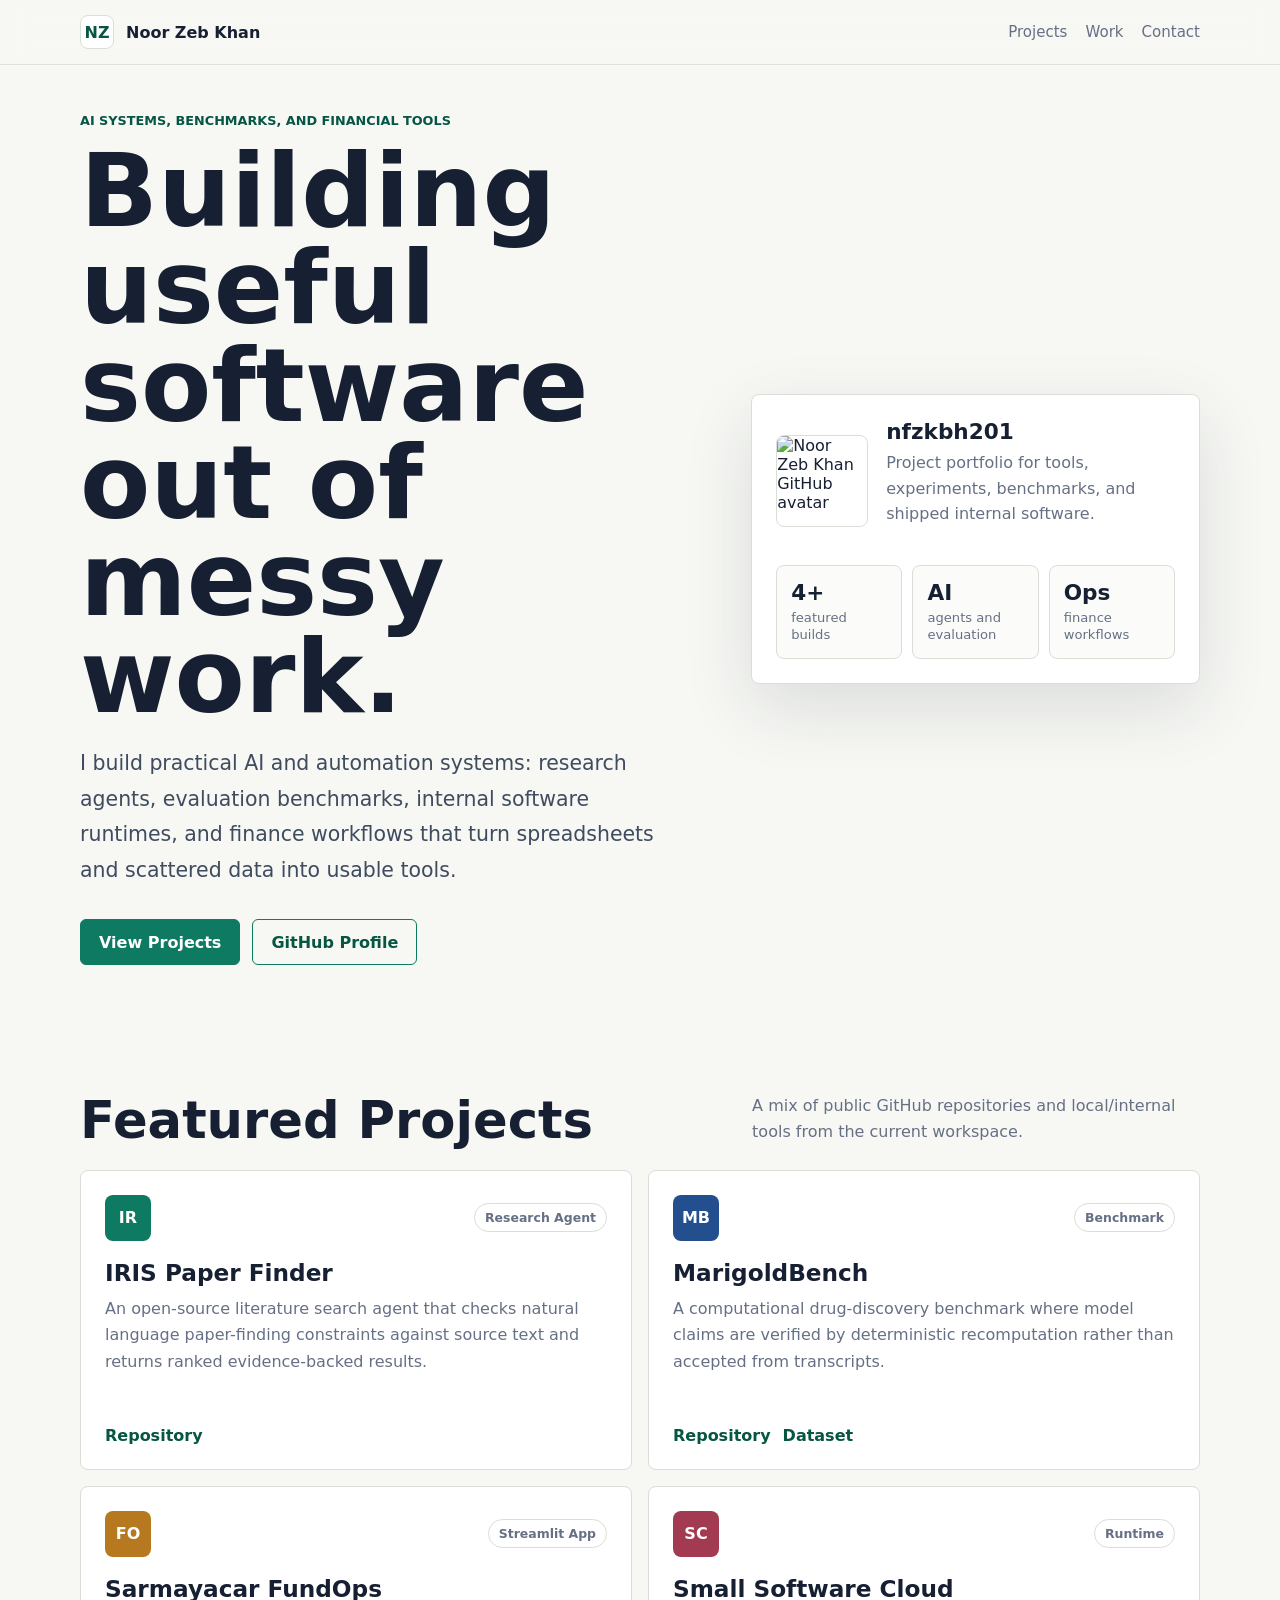
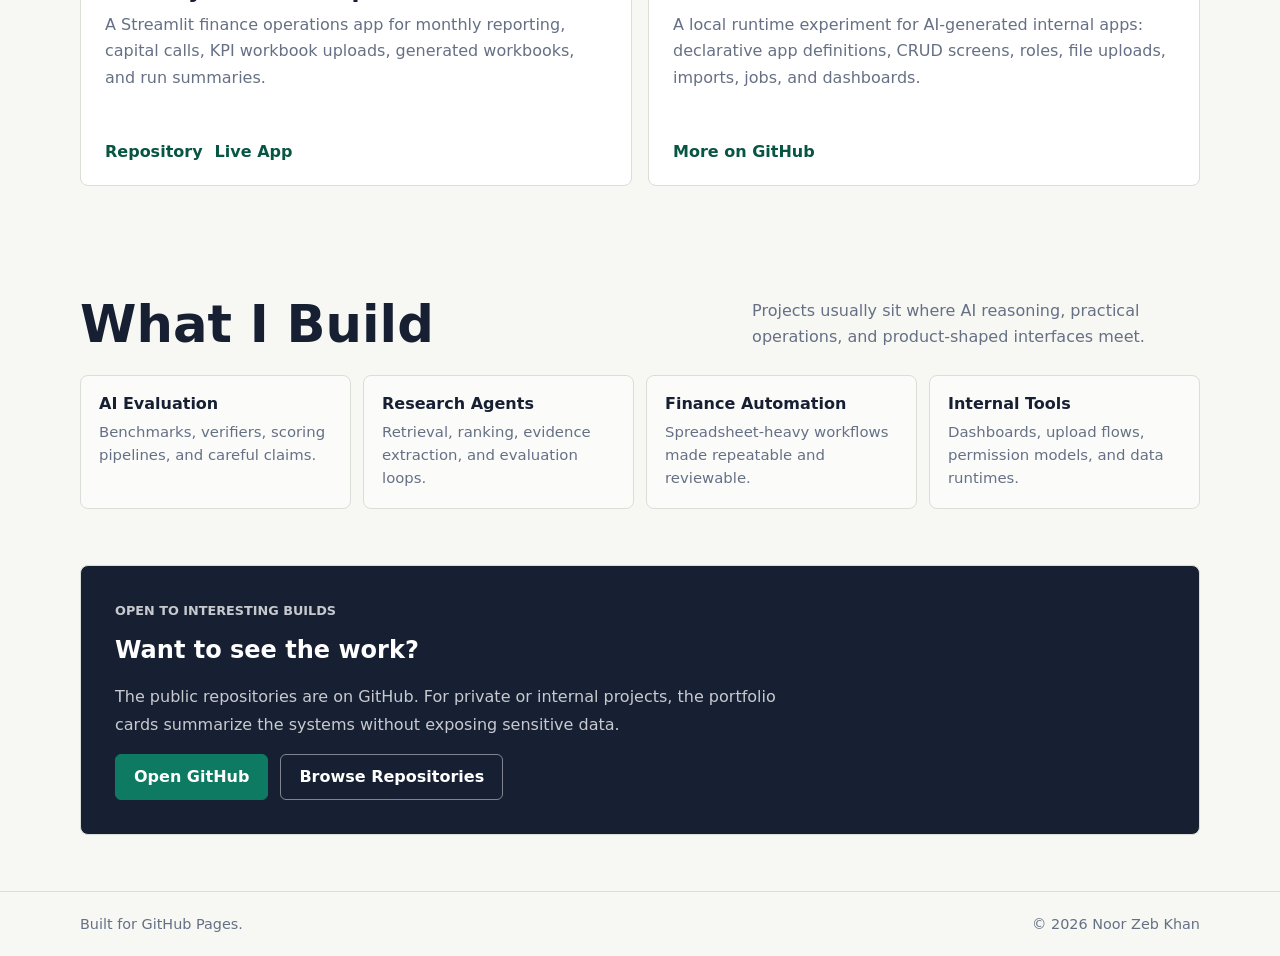
==== index.html @ c4571306 "Launch personal portfolio" ====
<!doctype html>
<html lang="en">
  <head>
    <meta charset="utf-8" />
    <meta name="viewport" content="width=device-width, initial-scale=1" />
    <meta
      name="description"
      content="Noor Zeb Khan's project portfolio: AI systems, benchmarks, automation, and internal tools."
    />
    <title>Noor Zeb Khan | Projects</title>
    <style>
      :root {
        color-scheme: light;
        --bg: #f7f8f4;
        --paper: #ffffff;
        --ink: #172033;
        --muted: #667085;
        --line: #d9ded6;
        --green: #0d7a61;
        --green-dark: #075543;
        --blue: #244f8f;
        --gold: #b7791f;
        --rose: #a23a52;
        --shadow: 0 24px 70px rgba(23, 32, 51, 0.12);
      }

      * {
        box-sizing: border-box;
      }

      html {
        scroll-behavior: smooth;
      }

      body {
        margin: 0;
        font-family:
          Inter,
          ui-sans-serif,
          system-ui,
          -apple-system,
          BlinkMacSystemFont,
          "Segoe UI",
          sans-serif;
        color: var(--ink);
        background: var(--bg);
      }

      a {
        color: inherit;
      }

      .site-shell {
        min-height: 100vh;
      }

      header {
        position: sticky;
        top: 0;
        z-index: 10;
        border-bottom: 1px solid rgba(217, 222, 214, 0.85);
        background: rgba(247, 248, 244, 0.88);
        backdrop-filter: blur(14px);
      }

      nav {
        width: min(1120px, calc(100vw - 32px));
        min-height: 64px;
        margin: 0 auto;
        display: flex;
        align-items: center;
        justify-content: space-between;
        gap: 24px;
      }

      .brand {
        display: inline-flex;
        align-items: center;
        gap: 12px;
        text-decoration: none;
        font-weight: 800;
      }

      .brand-mark {
        width: 34px;
        height: 34px;
        display: grid;
        place-items: center;
        border: 1px solid var(--line);
        border-radius: 8px;
        color: var(--green-dark);
        background: var(--paper);
      }

      .nav-links {
        display: flex;
        align-items: center;
        gap: 18px;
        color: var(--muted);
        font-size: 0.94rem;
      }

      .nav-links a {
        text-decoration: none;
      }

      .nav-links a:hover {
        color: var(--ink);
      }

      main {
        width: min(1120px, calc(100vw - 32px));
        margin: 0 auto;
      }

      .hero {
        min-height: calc(100vh - 64px);
        display: grid;
        grid-template-columns: minmax(0, 1.15fr) minmax(260px, 0.85fr);
        gap: clamp(28px, 5vw, 72px);
        align-items: center;
        padding: 48px 0 72px;
      }

      .eyebrow {
        margin: 0 0 14px;
        color: var(--green-dark);
        font-size: 0.8rem;
        font-weight: 800;
        letter-spacing: 0;
        text-transform: uppercase;
      }

      h1,
      h2,
      h3,
      p {
        margin-top: 0;
      }

      h1 {
        margin-bottom: 20px;
        font-size: clamp(3rem, 8vw, 6.75rem);
        line-height: 0.95;
        letter-spacing: 0;
      }

      .lead {
        max-width: 68ch;
        margin-bottom: 30px;
        color: #3f4b5f;
        font-size: clamp(1.08rem, 2vw, 1.28rem);
        line-height: 1.75;
      }

      .actions {
        display: flex;
        flex-wrap: wrap;
        gap: 12px;
      }

      .button {
        min-height: 46px;
        display: inline-flex;
        align-items: center;
        justify-content: center;
        gap: 9px;
        border: 1px solid var(--green);
        border-radius: 6px;
        padding: 0 18px;
        color: var(--paper);
        background: var(--green);
        font-weight: 800;
        text-decoration: none;
      }

      .button.secondary {
        color: var(--green-dark);
        background: transparent;
      }

      .profile-panel {
        padding: 24px;
        border: 1px solid var(--line);
        border-radius: 8px;
        background: var(--paper);
        box-shadow: var(--shadow);
      }

      .profile-top {
        display: flex;
        align-items: center;
        gap: 18px;
      }

      .avatar {
        width: 92px;
        height: 92px;
        flex: 0 0 auto;
        border-radius: 8px;
        object-fit: cover;
        border: 1px solid var(--line);
      }

      .profile-panel h2 {
        margin-bottom: 6px;
        font-size: 1.35rem;
      }

      .profile-panel p {
        color: var(--muted);
        line-height: 1.6;
      }

      .stats {
        display: grid;
        grid-template-columns: repeat(3, 1fr);
        gap: 10px;
        margin-top: 22px;
      }

      .stat {
        padding: 14px;
        border: 1px solid var(--line);
        border-radius: 8px;
        background: #fbfcfa;
      }

      .stat strong {
        display: block;
        color: var(--ink);
        font-size: 1.35rem;
      }

      .stat span {
        display: block;
        margin-top: 4px;
        color: var(--muted);
        font-size: 0.82rem;
        line-height: 1.35;
      }

      section {
        padding: 56px 0;
      }

      .section-heading {
        display: flex;
        align-items: end;
        justify-content: space-between;
        gap: 24px;
        margin-bottom: 24px;
      }

      .section-heading h2 {
        margin-bottom: 0;
        font-size: clamp(2rem, 4vw, 3.4rem);
        line-height: 1;
        letter-spacing: 0;
      }

      .section-heading p {
        max-width: 44ch;
        margin-bottom: 0;
        color: var(--muted);
        line-height: 1.65;
      }

      .project-grid {
        display: grid;
        grid-template-columns: repeat(2, minmax(0, 1fr));
        gap: 16px;
      }

      .project-card {
        min-height: 300px;
        display: flex;
        flex-direction: column;
        justify-content: space-between;
        gap: 22px;
        padding: 24px;
        border: 1px solid var(--line);
        border-radius: 8px;
        background: var(--paper);
      }

      .project-kicker {
        display: flex;
        align-items: center;
        justify-content: space-between;
        gap: 16px;
        margin-bottom: 18px;
      }

      .project-icon {
        width: 46px;
        height: 46px;
        display: grid;
        place-items: center;
        border-radius: 8px;
        color: var(--paper);
        font-weight: 900;
      }

      .project-icon.green {
        background: var(--green);
      }

      .project-icon.blue {
        background: var(--blue);
      }

      .project-icon.gold {
        background: var(--gold);
      }

      .project-icon.rose {
        background: var(--rose);
      }

      .tag {
        border: 1px solid var(--line);
        border-radius: 999px;
        padding: 6px 10px;
        color: var(--muted);
        font-size: 0.78rem;
        font-weight: 700;
      }

      .project-card h3 {
        margin-bottom: 10px;
        font-size: 1.45rem;
      }

      .project-card p {
        color: var(--muted);
        line-height: 1.65;
      }

      .project-links {
        display: flex;
        flex-wrap: wrap;
        gap: 12px;
      }

      .project-links a {
        color: var(--green-dark);
        font-weight: 800;
        text-decoration: none;
      }

      .project-links a:hover {
        text-decoration: underline;
      }

      .skills {
        display: grid;
        grid-template-columns: repeat(4, 1fr);
        gap: 12px;
      }

      .skill {
        min-height: 118px;
        padding: 18px;
        border: 1px solid var(--line);
        border-radius: 8px;
        background: #fbfcfa;
      }

      .skill h3 {
        margin-bottom: 8px;
        font-size: 1rem;
      }

      .skill p {
        margin-bottom: 0;
        color: var(--muted);
        font-size: 0.93rem;
        line-height: 1.55;
      }

      .contact {
        margin-bottom: 56px;
        padding: 34px;
        border: 1px solid var(--line);
        border-radius: 8px;
        background: var(--ink);
        color: var(--paper);
      }

      .contact p {
        max-width: 68ch;
        color: rgba(255, 255, 255, 0.76);
        line-height: 1.7;
      }

      .contact .button.secondary {
        border-color: rgba(255, 255, 255, 0.45);
        color: var(--paper);
      }

      footer {
        border-top: 1px solid var(--line);
        color: var(--muted);
      }

      footer div {
        width: min(1120px, calc(100vw - 32px));
        margin: 0 auto;
        padding: 24px 0;
        display: flex;
        justify-content: space-between;
        gap: 18px;
        font-size: 0.9rem;
      }

      @media (max-width: 860px) {
        .hero,
        .project-grid,
        .skills {
          grid-template-columns: 1fr;
        }

        .hero {
          min-height: auto;
          padding-top: 36px;
        }

        .section-heading {
          align-items: flex-start;
          flex-direction: column;
        }
      }

      @media (max-width: 620px) {
        nav {
          align-items: flex-start;
          flex-direction: column;
          padding: 14px 0;
        }

        .nav-links {
          width: 100%;
          justify-content: space-between;
          gap: 10px;
        }

        .profile-top,
        footer div {
          align-items: flex-start;
          flex-direction: column;
        }

        .stats {
          grid-template-columns: 1fr;
        }

        .actions {
          flex-direction: column;
        }
      }
    </style>
  </head>
  <body>
    <div class="site-shell">
      <header>
        <nav aria-label="Primary navigation">
          <a class="brand" href="#top" aria-label="Noor Zeb Khan home">
            <span class="brand-mark">NZ</span>
            <span>Noor Zeb Khan</span>
          </a>
          <div class="nav-links">
            <a href="#projects">Projects</a>
            <a href="#work">Work</a>
            <a href="#contact">Contact</a>
          </div>
        </nav>
      </header>

      <main id="top">
        <section class="hero" aria-labelledby="intro-title">
          <div>
            <p class="eyebrow">AI systems, benchmarks, and financial tools</p>
            <h1 id="intro-title">Building useful software out of messy work.</h1>
            <p class="lead">
              I build practical AI and automation systems: research agents,
              evaluation benchmarks, internal software runtimes, and finance
              workflows that turn spreadsheets and scattered data into usable
              tools.
            </p>
            <div class="actions">
              <a class="button" href="#projects">View Projects</a>
              <a class="button secondary" href="https://github.com/nfzkbh201">
                GitHub Profile
              </a>
            </div>
          </div>

          <aside class="profile-panel" aria-label="GitHub profile summary">
            <div class="profile-top">
              <img
                class="avatar"
                src="https://avatars.githubusercontent.com/u/307499332?v=4"
                alt="Noor Zeb Khan GitHub avatar"
              />
              <div>
                <h2>nfzkbh201</h2>
                <p>
                  Project portfolio for tools, experiments, benchmarks, and
                  shipped internal software.
                </p>
              </div>
            </div>
            <div class="stats">
              <div class="stat">
                <strong>4+</strong>
                <span>featured builds</span>
              </div>
              <div class="stat">
                <strong>AI</strong>
                <span>agents and evaluation</span>
              </div>
              <div class="stat">
                <strong>Ops</strong>
                <span>finance workflows</span>
              </div>
            </div>
          </aside>
        </section>

        <section id="projects" aria-labelledby="projects-title">
          <div class="section-heading">
            <h2 id="projects-title">Featured Projects</h2>
            <p>
              A mix of public GitHub repositories and local/internal tools from
              the current workspace.
            </p>
          </div>

          <div class="project-grid">
            <article class="project-card">
              <div>
                <div class="project-kicker">
                  <span class="project-icon green">IR</span>
                  <span class="tag">Research Agent</span>
                </div>
                <h3>IRIS Paper Finder</h3>
                <p>
                  An open-source literature search agent that checks natural
                  language paper-finding constraints against source text and
                  returns ranked evidence-backed results.
                </p>
              </div>
              <div class="project-links">
                <a href="https://github.com/nfzkbh201/rasyniristest">Repository</a>
              </div>
            </article>

            <article class="project-card">
              <div>
                <div class="project-kicker">
                  <span class="project-icon blue">MB</span>
                  <span class="tag">Benchmark</span>
                </div>
                <h3>MarigoldBench</h3>
                <p>
                  A computational drug-discovery benchmark where model claims are
                  verified by deterministic recomputation rather than accepted
                  from transcripts.
                </p>
              </div>
              <div class="project-links">
                <a href="https://github.com/nfzkbh201/MarigoldBenchtest">Repository</a>
                <a href="https://huggingface.co/datasets/rasynai/MarigoldBench">
                  Dataset
                </a>
              </div>
            </article>

            <article class="project-card">
              <div>
                <div class="project-kicker">
                  <span class="project-icon gold">FO</span>
                  <span class="tag">Streamlit App</span>
                </div>
                <h3>Sarmayacar FundOps</h3>
                <p>
                  A Streamlit finance operations app for monthly reporting,
                  capital calls, KPI workbook uploads, generated workbooks, and
                  run summaries.
                </p>
              </div>
              <div class="project-links">
                <a href="https://github.com/nfzkbh201/sarmayacar-fundops">Repository</a>
                <a href="https://srmcr-fund-ops.streamlit.app/">Live App</a>
              </div>
            </article>

            <article class="project-card">
              <div>
                <div class="project-kicker">
                  <span class="project-icon rose">SC</span>
                  <span class="tag">Runtime</span>
                </div>
                <h3>Small Software Cloud</h3>
                <p>
                  A local runtime experiment for AI-generated internal apps:
                  declarative app definitions, CRUD screens, roles, file
                  uploads, imports, jobs, and dashboards.
                </p>
              </div>
              <div class="project-links">
                <a href="https://github.com/nfzkbh201">More on GitHub</a>
              </div>
            </article>
          </div>
        </section>

        <section id="work" aria-labelledby="work-title">
          <div class="section-heading">
            <h2 id="work-title">What I Build</h2>
            <p>
              Projects usually sit where AI reasoning, practical operations, and
              product-shaped interfaces meet.
            </p>
          </div>

          <div class="skills">
            <article class="skill">
              <h3>AI Evaluation</h3>
              <p>Benchmarks, verifiers, scoring pipelines, and careful claims.</p>
            </article>
            <article class="skill">
              <h3>Research Agents</h3>
              <p>Retrieval, ranking, evidence extraction, and evaluation loops.</p>
            </article>
            <article class="skill">
              <h3>Finance Automation</h3>
              <p>Spreadsheet-heavy workflows made repeatable and reviewable.</p>
            </article>
            <article class="skill">
              <h3>Internal Tools</h3>
              <p>Dashboards, upload flows, permission models, and data runtimes.</p>
            </article>
          </div>
        </section>

        <section id="contact" class="contact" aria-labelledby="contact-title">
          <p class="eyebrow">Open to interesting builds</p>
          <h2 id="contact-title">Want to see the work?</h2>
          <p>
            The public repositories are on GitHub. For private or internal
            projects, the portfolio cards summarize the systems without exposing
            sensitive data.
          </p>
          <div class="actions">
            <a class="button" href="https://github.com/nfzkbh201">
              Open GitHub
            </a>
            <a class="button secondary" href="https://github.com/nfzkbh201?tab=repositories">
              Browse Repositories
            </a>
          </div>
        </section>
      </main>

      <footer>
        <div>
          <span>Built for GitHub Pages.</span>
          <span>© 2026 Noor Zeb Khan</span>
        </div>
      </footer>
    </div>
  </body>
</html>
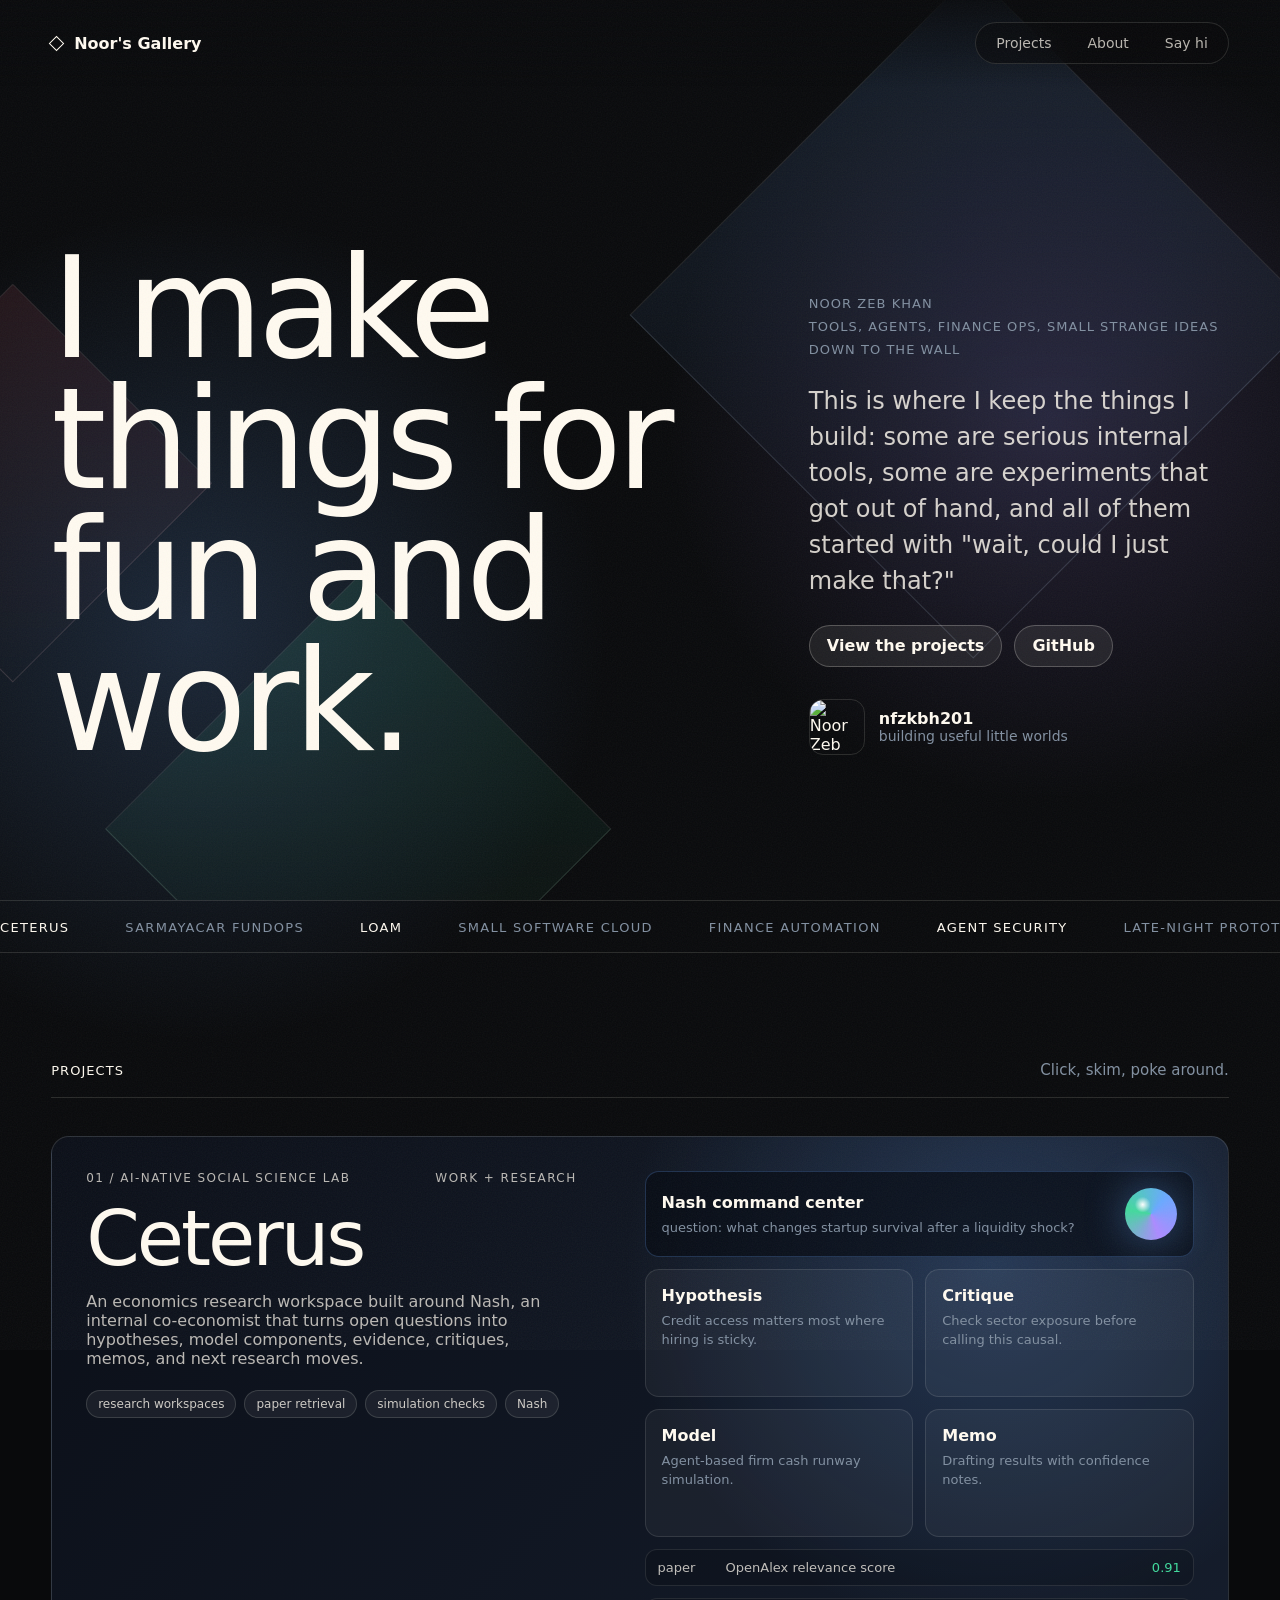
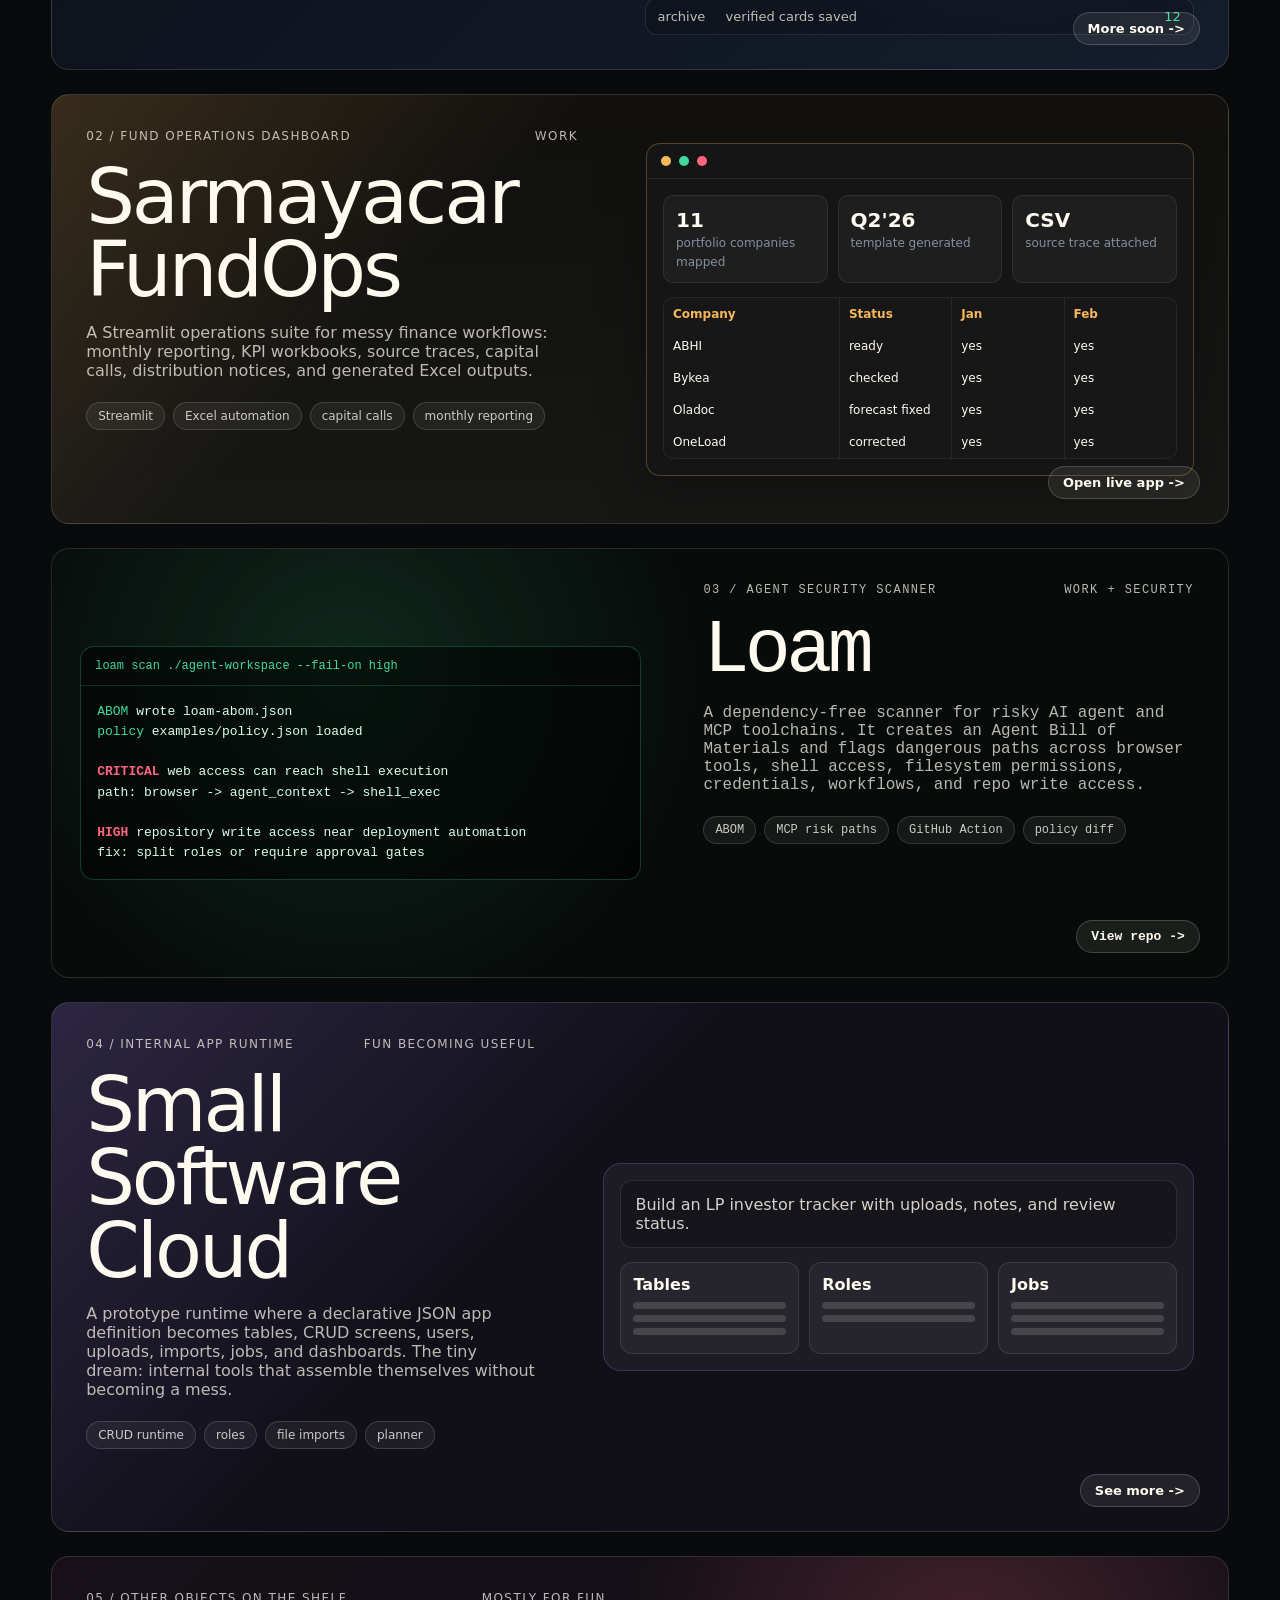
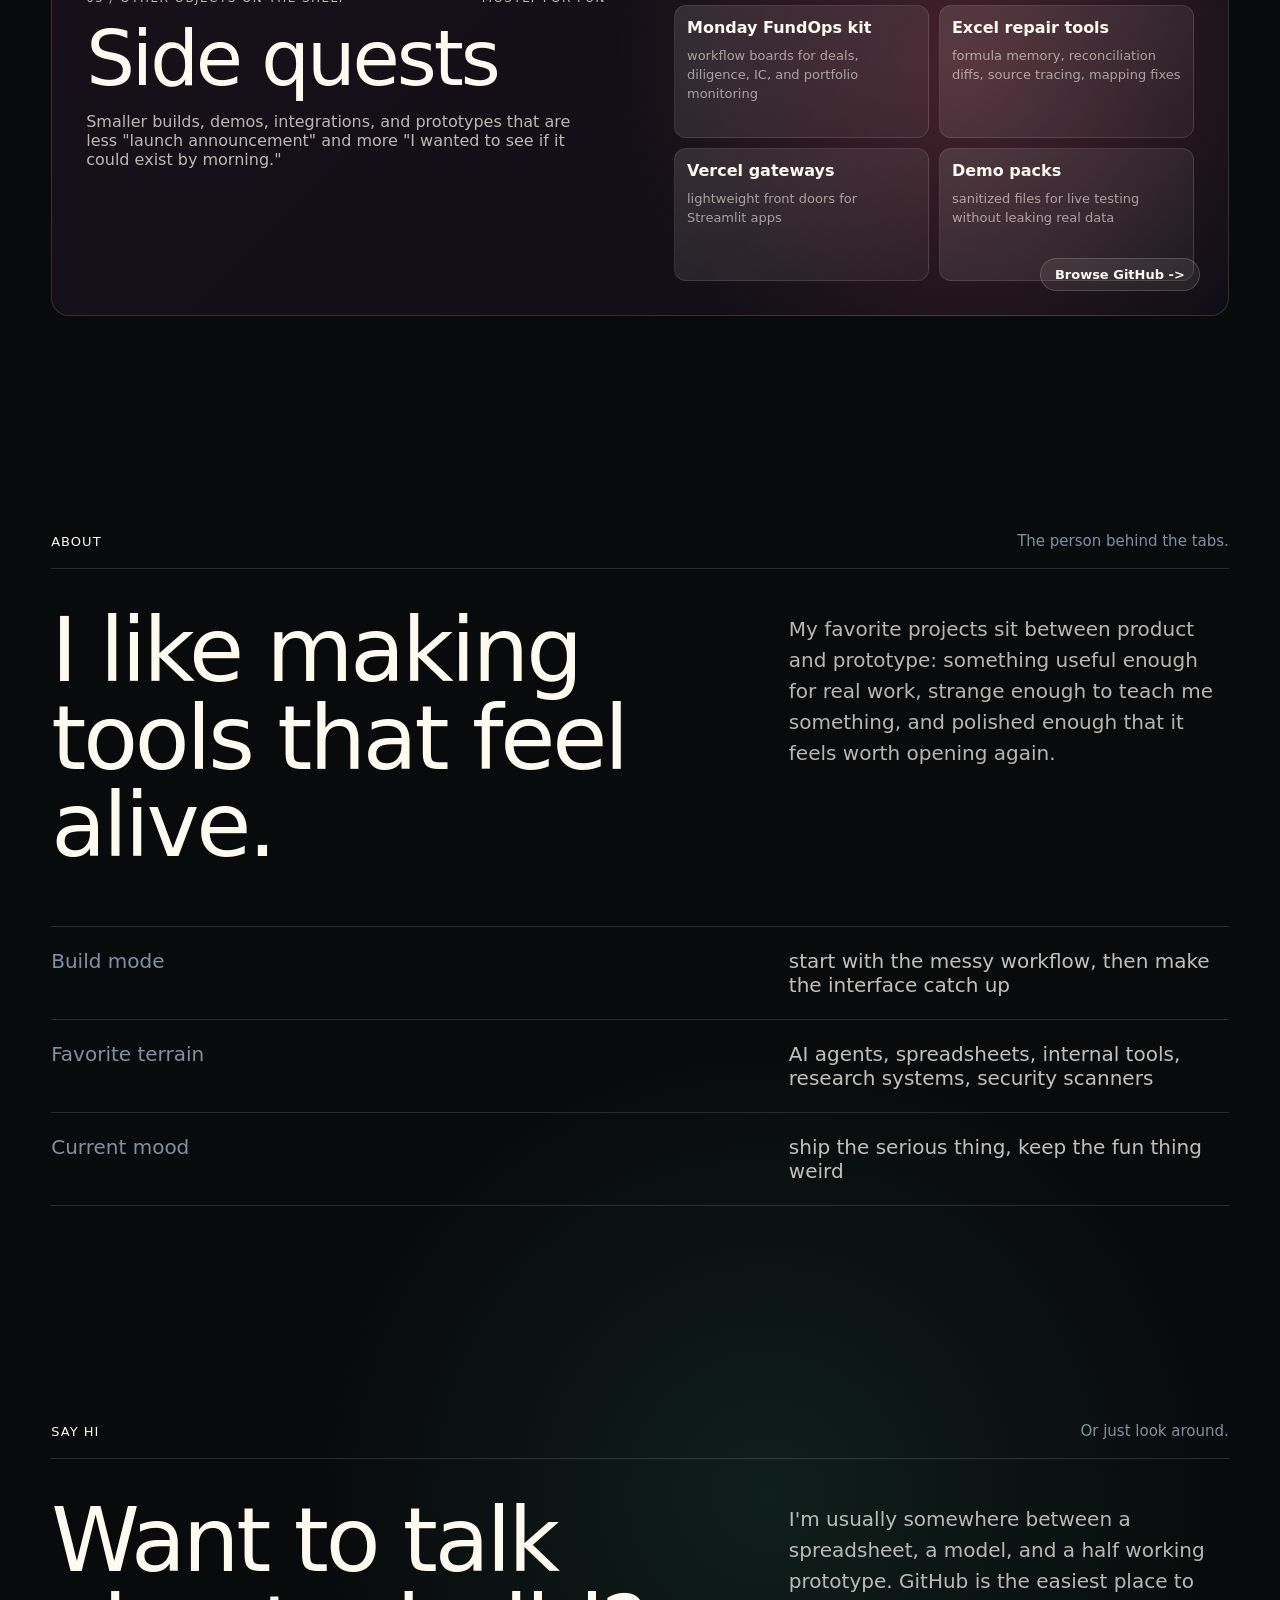
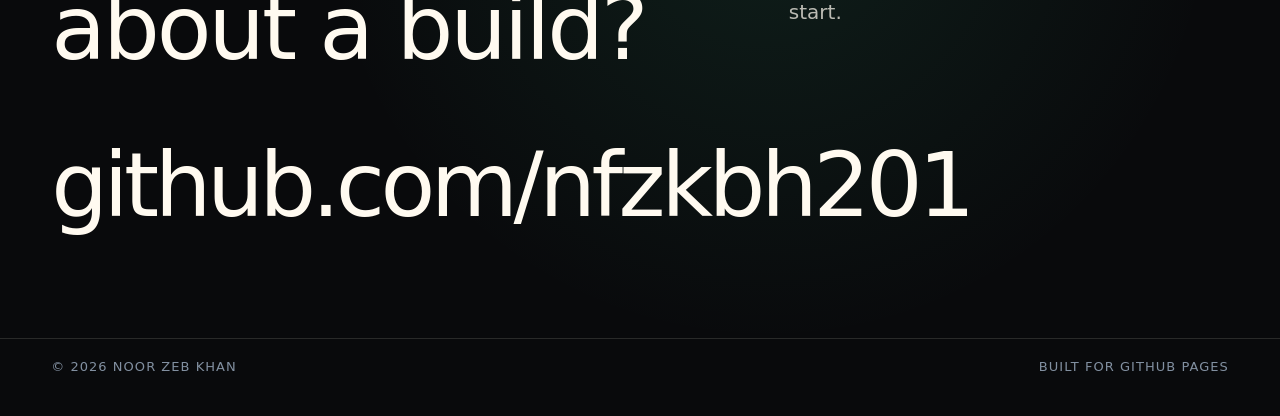
==== commit c5497885: "Redesign portfolio gallery" ====
--- a/index.html
+++ b/index.html
@@ -5,23 +5,26 @@
     <meta name="viewport" content="width=device-width, initial-scale=1" />
     <meta
       name="description"
-      content="Noor Zeb Khan's project portfolio: AI systems, benchmarks, automation, and internal tools."
+      content="Noor Zeb Khan's project gallery: tools built for work, curiosity, and the fun of making them real."
     />
-    <title>Noor Zeb Khan | Projects</title>
+    <title>Noor Zeb Khan | Project Gallery</title>
     <style>
       :root {
-        color-scheme: light;
-        --bg: #f7f8f4;
-        --paper: #ffffff;
-        --ink: #172033;
-        --muted: #667085;
-        --line: #d9ded6;
-        --green: #0d7a61;
-        --green-dark: #075543;
-        --blue: #244f8f;
-        --gold: #b7791f;
-        --rose: #a23a52;
-        --shadow: 0 24px 70px rgba(23, 32, 51, 0.12);
+        color-scheme: dark;
+        --bg: #090a0c;
+        --panel: #11151b;
+        --ink: #fffaf0;
+        --dim: #8290a1;
+        --line: rgba(255, 250, 240, 0.13);
+        --line-strong: rgba(255, 250, 240, 0.24);
+        --blue: #6aa9ff;
+        --green: #43d99d;
+        --amber: #f6b85a;
+        --rose: #ff657f;
+        --violet: #ac8bff;
+        --ease: cubic-bezier(0.52, 0.01, 0, 1);
+        --max: 1440px;
+        --gutter: clamp(20px, 4vw, 60px);
       }
 
       * {
@@ -34,642 +37,1167 @@
 
       body {
         margin: 0;
+        overflow-x: hidden;
+        background:
+          radial-gradient(circle at 15% 12%, rgba(106, 169, 255, 0.18), transparent 26rem),
+          radial-gradient(circle at 82% 8%, rgba(172, 139, 255, 0.16), transparent 24rem),
+          radial-gradient(circle at 60% 90%, rgba(67, 217, 157, 0.1), transparent 28rem),
+          var(--bg);
+        color: var(--ink);
         font-family:
-          Inter,
           ui-sans-serif,
           system-ui,
           -apple-system,
           BlinkMacSystemFont,
           "Segoe UI",
           sans-serif;
-        color: var(--ink);
-        background: var(--bg);
+        -webkit-font-smoothing: antialiased;
+      }
+
+      body::before {
+        position: fixed;
+        inset: -50%;
+        z-index: 100;
+        pointer-events: none;
+        content: "";
+        opacity: 0.05;
+        background-image: url("data:image/svg+xml,%3Csvg xmlns='http://www.w3.org/2000/svg' width='180' height='180'%3E%3Cfilter id='n'%3E%3CfeTurbulence type='fractalNoise' baseFrequency='.8' numOctaves='2'/%3E%3C/filter%3E%3Crect width='100%25' height='100%25' filter='url(%23n)'/%3E%3C/svg%3E");
+        animation: grain 1.4s steps(5) infinite;
+      }
+
+      @keyframes grain {
+        0% { transform: translate(0, 0); }
+        20% { transform: translate(-2%, 1%); }
+        40% { transform: translate(1%, -3%); }
+        60% { transform: translate(-1%, 2%); }
+        80% { transform: translate(2%, 1%); }
+        100% { transform: translate(0, 0); }
       }
 
       a {
         color: inherit;
-      }
-
-      .site-shell {
-        min-height: 100vh;
-      }
-
-      header {
-        position: sticky;
-        top: 0;
-        z-index: 10;
-        border-bottom: 1px solid rgba(217, 222, 214, 0.85);
-        background: rgba(247, 248, 244, 0.88);
-        backdrop-filter: blur(14px);
-      }
-
-      nav {
-        width: min(1120px, calc(100vw - 32px));
-        min-height: 64px;
+        text-decoration: none;
+      }
+
+      .wrap {
+        width: min(var(--max), 100%);
         margin: 0 auto;
+        padding: 0 var(--gutter);
+      }
+
+      .nav {
+        position: fixed;
+        inset: 0 0 auto;
+        z-index: 20;
         display: flex;
         align-items: center;
         justify-content: space-between;
-        gap: 24px;
-      }
-
-      .brand {
+        padding: 22px var(--gutter);
+        background: linear-gradient(180deg, rgba(9, 10, 12, 0.88), rgba(9, 10, 12, 0));
+      }
+
+      .mark {
         display: inline-flex;
         align-items: center;
         gap: 12px;
-        text-decoration: none;
-        font-weight: 800;
-      }
-
-      .brand-mark {
-        width: 34px;
-        height: 34px;
-        display: grid;
-        place-items: center;
-        border: 1px solid var(--line);
-        border-radius: 8px;
-        color: var(--green-dark);
-        background: var(--paper);
+        font-weight: 700;
+      }
+
+      .mark i {
+        width: 11px;
+        height: 11px;
+        border: 1px solid var(--ink);
+        transform: rotate(45deg);
+        transition: transform 0.8s var(--ease);
+      }
+
+      .mark:hover i {
+        transform: rotate(225deg);
       }
 
       .nav-links {
         display: flex;
-        align-items: center;
-        gap: 18px;
-        color: var(--muted);
-        font-size: 0.94rem;
+        gap: 4px;
+        padding: 4px;
+        border: 1px solid var(--line);
+        border-radius: 999px;
+        background: rgba(9, 10, 12, 0.58);
+        backdrop-filter: blur(16px);
       }
 
       .nav-links a {
-        text-decoration: none;
+        border-radius: 999px;
+        padding: 8px 16px;
+        color: rgba(255, 250, 240, 0.72);
+        font-size: 14px;
+        transition:
+          background 0.5s var(--ease),
+          color 0.5s var(--ease);
       }
 
       .nav-links a:hover {
         color: var(--ink);
-      }
-
-      main {
-        width: min(1120px, calc(100vw - 32px));
-        margin: 0 auto;
+        background: rgba(255, 250, 240, 0.1);
       }
 
       .hero {
-        min-height: calc(100vh - 64px);
-        display: grid;
-        grid-template-columns: minmax(0, 1.15fr) minmax(260px, 0.85fr);
-        gap: clamp(28px, 5vw, 72px);
+        position: relative;
+        min-height: 100vh;
+        min-height: 100svh;
+        display: grid;
         align-items: center;
-        padding: 48px 0 72px;
-      }
-
-      .eyebrow {
-        margin: 0 0 14px;
-        color: var(--green-dark);
-        font-size: 0.8rem;
-        font-weight: 800;
-        letter-spacing: 0;
+        overflow: hidden;
+      }
+
+      .prism {
+        position: absolute;
+        inset: 0;
+        overflow: hidden;
+        pointer-events: none;
+      }
+
+      .prism span {
+        position: absolute;
+        width: 38vw;
+        aspect-ratio: 1;
+        border: 1px solid rgba(255, 250, 240, 0.1);
+        transform: rotate(45deg);
+        filter: blur(0.3px);
+      }
+
+      .prism span:nth-child(1) {
+        top: 8%;
+        right: 5%;
+        background: linear-gradient(135deg, rgba(106, 169, 255, 0.13), transparent);
+      }
+
+      .prism span:nth-child(2) {
+        bottom: -12%;
+        left: 14%;
+        width: 28vw;
+        background: linear-gradient(135deg, rgba(67, 217, 157, 0.12), transparent);
+      }
+
+      .prism span:nth-child(3) {
+        top: 38%;
+        left: -10%;
+        width: 22vw;
+        background: linear-gradient(135deg, rgba(255, 101, 127, 0.1), transparent);
+      }
+
+      .hero-grid {
+        position: relative;
+        z-index: 2;
+        display: grid;
+        grid-template-columns: minmax(0, 1fr) minmax(280px, 420px);
+        gap: clamp(32px, 6vw, 84px);
+        padding-top: 110px;
+      }
+
+      h1 {
+        max-width: 11ch;
+        margin: 0;
+        font-size: clamp(64px, 11vw, 156px);
+        font-weight: 400;
+        line-height: 0.93;
+        letter-spacing: -0.04em;
+      }
+
+      .hero-copy {
+        align-self: end;
+        padding-bottom: 12px;
+      }
+
+      .meta {
+        margin: 0 0 26px;
+        display: grid;
+        gap: 8px;
+        color: var(--dim);
+        font-size: 13px;
+        letter-spacing: 0.08em;
         text-transform: uppercase;
       }
 
-      h1,
-      h2,
-      h3,
-      p {
-        margin-top: 0;
-      }
-
-      h1 {
-        margin-bottom: 20px;
-        font-size: clamp(3rem, 8vw, 6.75rem);
-        line-height: 0.95;
-        letter-spacing: 0;
-      }
-
       .lead {
-        max-width: 68ch;
-        margin-bottom: 30px;
-        color: #3f4b5f;
-        font-size: clamp(1.08rem, 2vw, 1.28rem);
-        line-height: 1.75;
-      }
-
-      .actions {
+        margin: 0;
+        color: rgba(255, 250, 240, 0.82);
+        font-size: clamp(19px, 2vw, 24px);
+        line-height: 1.5;
+      }
+
+      .hero-actions {
         display: flex;
         flex-wrap: wrap;
         gap: 12px;
+        margin-top: 26px;
       }
 
       .button {
-        min-height: 46px;
+        min-height: 42px;
         display: inline-flex;
         align-items: center;
         justify-content: center;
-        gap: 9px;
-        border: 1px solid var(--green);
-        border-radius: 6px;
-        padding: 0 18px;
-        color: var(--paper);
-        background: var(--green);
-        font-weight: 800;
-        text-decoration: none;
-      }
-
-      .button.secondary {
-        color: var(--green-dark);
-        background: transparent;
-      }
-
-      .profile-panel {
-        padding: 24px;
-        border: 1px solid var(--line);
-        border-radius: 8px;
-        background: var(--paper);
-        box-shadow: var(--shadow);
-      }
-
-      .profile-top {
+        border: 1px solid var(--line-strong);
+        border-radius: 999px;
+        padding: 0 17px;
+        color: var(--ink);
+        background: rgba(255, 250, 240, 0.08);
+        font-weight: 700;
+        transition:
+          transform 0.5s var(--ease),
+          background 0.5s var(--ease);
+      }
+
+      .button:hover {
+        transform: translateY(-2px);
+        background: rgba(255, 250, 240, 0.15);
+      }
+
+      .profile {
+        margin-top: 32px;
         display: flex;
         align-items: center;
+        gap: 14px;
+      }
+
+      .profile img {
+        width: 56px;
+        height: 56px;
+        border: 1px solid var(--line);
+        border-radius: 14px;
+      }
+
+      .profile b {
+        display: block;
+      }
+
+      .profile span {
+        display: block;
+        color: var(--dim);
+        font-size: 14px;
+      }
+
+      .marquee {
+        overflow: hidden;
+        border-top: 1px solid var(--line);
+        border-bottom: 1px solid var(--line);
+        padding: 16px 0;
+        color: var(--dim);
+        white-space: nowrap;
+      }
+
+      .marquee-track {
+        display: inline-flex;
+        gap: 56px;
+        min-width: max-content;
+        animation: slide 42s linear infinite;
+      }
+
+      .marquee-track span {
+        text-transform: uppercase;
+        letter-spacing: 0.1em;
+        font-size: 13px;
+      }
+
+      .marquee-track em {
+        color: var(--ink);
+        font-style: normal;
+      }
+
+      @keyframes slide {
+        to { transform: translateX(-50%); }
+      }
+
+      section {
+        padding: 108px 0;
+      }
+
+      .eyebrow {
+        margin: 0 0 38px;
+        padding-bottom: 18px;
+        display: flex;
+        align-items: baseline;
+        justify-content: space-between;
         gap: 18px;
-      }
-
-      .avatar {
-        width: 92px;
-        height: 92px;
-        flex: 0 0 auto;
-        border-radius: 8px;
-        object-fit: cover;
+        border-bottom: 1px solid var(--line);
+        text-transform: uppercase;
+        letter-spacing: 0.08em;
+        font-size: 13px;
+      }
+
+      .eyebrow small {
+        color: var(--dim);
+        text-transform: none;
+        letter-spacing: 0;
+        font-size: 15px;
+      }
+
+      .section-head {
+        display: grid;
+        grid-template-columns: minmax(0, 1fr) minmax(280px, 440px);
+        gap: 44px;
+        margin-bottom: 56px;
+      }
+
+      .section-head h2 {
+        max-width: 13ch;
+        margin: 0;
+        font-size: clamp(42px, 7vw, 92px);
+        font-weight: 400;
+        line-height: 0.98;
+        letter-spacing: -0.035em;
+      }
+
+      .section-head p {
+        margin: 0.35em 0 0;
+        color: rgba(255, 250, 240, 0.72);
+        font-size: 20px;
+        line-height: 1.55;
+      }
+
+      .work {
+        display: grid;
+        gap: 24px;
+      }
+
+      .tab {
+        position: relative;
+        min-height: 430px;
+        overflow: hidden;
+        isolation: isolate;
         border: 1px solid var(--line);
-      }
-
-      .profile-panel h2 {
-        margin-bottom: 6px;
-        font-size: 1.35rem;
-      }
-
-      .profile-panel p {
-        color: var(--muted);
-        line-height: 1.6;
-      }
-
-      .stats {
-        display: grid;
-        grid-template-columns: repeat(3, 1fr);
-        gap: 10px;
-        margin-top: 22px;
-      }
-
-      .stat {
-        padding: 14px;
-        border: 1px solid var(--line);
-        border-radius: 8px;
-        background: #fbfcfa;
-      }
-
-      .stat strong {
-        display: block;
+        border-radius: 18px;
+        background: var(--panel);
+        transition:
+          transform 0.8s var(--ease),
+          border-color 0.8s var(--ease),
+          box-shadow 0.8s var(--ease);
+      }
+
+      .tab:hover {
+        transform: translateY(-6px);
+        border-color: rgba(255, 250, 240, 0.32);
+        box-shadow: 0 30px 90px rgba(0, 0, 0, 0.38);
+      }
+
+      .tab-open {
+        position: absolute;
+        right: 28px;
+        bottom: 24px;
+        z-index: 3;
+        border: 1px solid rgba(255, 250, 240, 0.18);
+        border-radius: 999px;
+        padding: 8px 14px;
         color: var(--ink);
-        font-size: 1.35rem;
-      }
-
-      .stat span {
-        display: block;
-        margin-top: 4px;
-        color: var(--muted);
-        font-size: 0.82rem;
-        line-height: 1.35;
-      }
-
-      section {
-        padding: 56px 0;
-      }
-
-      .section-heading {
-        display: flex;
-        align-items: end;
-        justify-content: space-between;
-        gap: 24px;
-        margin-bottom: 24px;
-      }
-
-      .section-heading h2 {
-        margin-bottom: 0;
-        font-size: clamp(2rem, 4vw, 3.4rem);
-        line-height: 1;
-        letter-spacing: 0;
-      }
-
-      .section-heading p {
-        max-width: 44ch;
-        margin-bottom: 0;
-        color: var(--muted);
-        line-height: 1.65;
-      }
-
-      .project-grid {
-        display: grid;
-        grid-template-columns: repeat(2, minmax(0, 1fr));
-        gap: 16px;
-      }
-
-      .project-card {
-        min-height: 300px;
-        display: flex;
-        flex-direction: column;
-        justify-content: space-between;
-        gap: 22px;
-        padding: 24px;
-        border: 1px solid var(--line);
-        border-radius: 8px;
-        background: var(--paper);
+        background: rgba(255, 250, 240, 0.08);
+        font-size: 13px;
+        font-weight: 700;
       }
 
       .project-kicker {
-        display: flex;
-        align-items: center;
-        justify-content: space-between;
-        gap: 16px;
-        margin-bottom: 18px;
-      }
-
-      .project-icon {
-        width: 46px;
-        height: 46px;
-        display: grid;
-        place-items: center;
-        border-radius: 8px;
-        color: var(--paper);
-        font-weight: 900;
-      }
-
-      .project-icon.green {
-        background: var(--green);
-      }
-
-      .project-icon.blue {
-        background: var(--blue);
-      }
-
-      .project-icon.gold {
-        background: var(--gold);
-      }
-
-      .project-icon.rose {
-        background: var(--rose);
-      }
-
-      .tag {
-        border: 1px solid var(--line);
-        border-radius: 999px;
-        padding: 6px 10px;
-        color: var(--muted);
-        font-size: 0.78rem;
-        font-weight: 700;
-      }
-
-      .project-card h3 {
-        margin-bottom: 10px;
-        font-size: 1.45rem;
-      }
-
-      .project-card p {
-        color: var(--muted);
-        line-height: 1.65;
-      }
-
-      .project-links {
-        display: flex;
-        flex-wrap: wrap;
-        gap: 12px;
-      }
-
-      .project-links a {
-        color: var(--green-dark);
-        font-weight: 800;
-        text-decoration: none;
-      }
-
-      .project-links a:hover {
-        text-decoration: underline;
-      }
-
-      .skills {
-        display: grid;
-        grid-template-columns: repeat(4, 1fr);
-        gap: 12px;
-      }
-
-      .skill {
-        min-height: 118px;
-        padding: 18px;
-        border: 1px solid var(--line);
-        border-radius: 8px;
-        background: #fbfcfa;
-      }
-
-      .skill h3 {
-        margin-bottom: 8px;
-        font-size: 1rem;
-      }
-
-      .skill p {
-        margin-bottom: 0;
-        color: var(--muted);
-        font-size: 0.93rem;
-        line-height: 1.55;
-      }
-
-      .contact {
-        margin-bottom: 56px;
-        padding: 34px;
-        border: 1px solid var(--line);
-        border-radius: 8px;
-        background: var(--ink);
-        color: var(--paper);
-      }
-
-      .contact p {
-        max-width: 68ch;
-        color: rgba(255, 255, 255, 0.76);
-        line-height: 1.7;
-      }
-
-      .contact .button.secondary {
-        border-color: rgba(255, 255, 255, 0.45);
-        color: var(--paper);
-      }
-
-      footer {
-        border-top: 1px solid var(--line);
-        color: var(--muted);
-      }
-
-      footer div {
-        width: min(1120px, calc(100vw - 32px));
-        margin: 0 auto;
-        padding: 24px 0;
+        margin: 0 0 18px;
         display: flex;
         justify-content: space-between;
         gap: 18px;
-        font-size: 0.9rem;
-      }
-
-      @media (max-width: 860px) {
-        .hero,
-        .project-grid,
-        .skills {
+        color: rgba(255, 250, 240, 0.55);
+        font-size: 12px;
+        letter-spacing: 0.12em;
+        text-transform: uppercase;
+      }
+
+      .tab h3 {
+        margin: 0;
+        font-size: clamp(48px, 6vw, 86px);
+        font-weight: 500;
+        line-height: 0.95;
+        letter-spacing: -0.04em;
+      }
+
+      .tab p {
+        color: rgba(255, 250, 240, 0.72);
+      }
+
+      .chips {
+        display: flex;
+        flex-wrap: wrap;
+        gap: 8px;
+        margin-top: 22px;
+      }
+
+      .chips span {
+        border: 1px solid rgba(255, 250, 240, 0.14);
+        border-radius: 999px;
+        padding: 6px 11px;
+        color: rgba(255, 250, 240, 0.78);
+        background: rgba(255, 250, 240, 0.06);
+        font-size: 12px;
+      }
+
+      .tab--ceterus {
+        display: grid;
+        grid-template-columns: minmax(0, 0.95fr) minmax(0, 1.05fr);
+        background:
+          radial-gradient(circle at 80% 24%, rgba(106, 169, 255, 0.22), transparent 23rem),
+          linear-gradient(135deg, #0b0f18, #151d2c);
+      }
+
+      .ceterus-copy,
+      .fundops-copy,
+      .loam-copy,
+      .cloud-copy,
+      .play-copy {
+        padding: 34px 34px 82px;
+      }
+
+      .lab {
+        display: grid;
+        gap: 12px;
+        align-content: center;
+        padding: 34px;
+      }
+
+      .lab-top {
+        display: grid;
+        grid-template-columns: 1fr auto;
+        gap: 10px;
+        align-items: center;
+        border: 1px solid rgba(106, 169, 255, 0.24);
+        border-radius: 14px;
+        padding: 16px;
+        background: rgba(6, 10, 18, 0.72);
+      }
+
+      .lab-top b,
+      .memo b {
+        display: block;
+        margin-bottom: 5px;
+      }
+
+      .lab-top span,
+      .memo span {
+        color: var(--dim);
+        font-size: 13px;
+      }
+
+      .orb {
+        width: 52px;
+        height: 52px;
+        border-radius: 50%;
+        background:
+          radial-gradient(circle at 34% 32%, #fff, transparent 16%),
+          conic-gradient(from 40deg, var(--blue), var(--violet), var(--green), var(--blue));
+        box-shadow: 0 0 42px rgba(106, 169, 255, 0.42);
+      }
+
+      .memo-grid {
+        display: grid;
+        grid-template-columns: repeat(2, minmax(0, 1fr));
+        gap: 12px;
+      }
+
+      .memo {
+        min-height: 128px;
+        border: 1px solid rgba(255, 250, 240, 0.11);
+        border-radius: 14px;
+        padding: 16px;
+        background: rgba(255, 250, 240, 0.045);
+      }
+
+      .paper-row {
+        display: grid;
+        grid-template-columns: 56px 1fr auto;
+        gap: 12px;
+        align-items: center;
+        border: 1px solid rgba(255, 250, 240, 0.1);
+        border-radius: 12px;
+        padding: 10px 12px;
+        color: rgba(255, 250, 240, 0.74);
+        background: rgba(0, 0, 0, 0.16);
+        font-size: 13px;
+      }
+
+      .paper-row em {
+        color: var(--green);
+        font-style: normal;
+      }
+
+      .tab--fundops {
+        display: grid;
+        grid-template-columns: minmax(0, 1fr) minmax(0, 1.1fr);
+        background:
+          linear-gradient(135deg, rgba(246, 184, 90, 0.17), transparent 34%),
+          linear-gradient(180deg, #11100e, #171716);
+      }
+
+      .fundops-screen,
+      .builder {
+        display: grid;
+        align-content: center;
+        padding: 34px;
+      }
+
+      .window {
+        overflow: hidden;
+        border: 1px solid rgba(246, 184, 90, 0.28);
+        border-radius: 14px;
+        background: #151515;
+        box-shadow: 0 18px 50px rgba(0, 0, 0, 0.26);
+      }
+
+      .window-bar {
+        display: flex;
+        align-items: center;
+        gap: 8px;
+        border-bottom: 1px solid rgba(255, 250, 240, 0.08);
+        padding: 12px 14px;
+      }
+
+      .dot {
+        width: 10px;
+        height: 10px;
+        border-radius: 50%;
+        background: var(--amber);
+      }
+
+      .dot:nth-child(2) { background: var(--green); }
+      .dot:nth-child(3) { background: var(--rose); }
+
+      .window-body {
+        padding: 16px;
+      }
+
+      .metric-grid {
+        display: grid;
+        grid-template-columns: repeat(3, 1fr);
+        gap: 10px;
+      }
+
+      .metric {
+        border: 1px solid rgba(255, 250, 240, 0.08);
+        border-radius: 10px;
+        padding: 12px;
+        background: rgba(255, 250, 240, 0.04);
+      }
+
+      .metric b {
+        display: block;
+        font-size: 20px;
+      }
+
+      .metric span {
+        color: var(--dim);
+        font-size: 12px;
+      }
+
+      .sheet {
+        margin-top: 14px;
+        border: 1px solid rgba(255, 250, 240, 0.08);
+        border-radius: 10px;
+        overflow: hidden;
+      }
+
+      .row {
+        display: grid;
+        grid-template-columns: 1.1fr 0.7fr 0.7fr 0.7fr;
+        gap: 1px;
+        background: rgba(255, 250, 240, 0.08);
+        font-size: 12px;
+      }
+
+      .row span {
+        padding: 9px;
+        background: #171717;
+      }
+
+      .row:first-child span {
+        color: var(--amber);
+        font-weight: 700;
+      }
+
+      .tab--loam {
+        display: grid;
+        grid-template-columns: minmax(0, 1.05fr) minmax(0, 0.95fr);
+        background:
+          radial-gradient(circle at 25% 30%, rgba(67, 217, 157, 0.14), transparent 22rem),
+          #070b09;
+        font-family:
+          "SFMono-Regular",
+          Consolas,
+          ui-monospace,
+          monospace;
+      }
+
+      .loam-terminal {
+        padding: 28px;
+        display: grid;
+        align-content: center;
+      }
+
+      .terminal {
+        border: 1px solid rgba(67, 217, 157, 0.25);
+        border-radius: 14px;
+        background: rgba(0, 0, 0, 0.52);
+        overflow: hidden;
+      }
+
+      .term-bar {
+        padding: 12px 14px;
+        border-bottom: 1px solid rgba(67, 217, 157, 0.18);
+        color: var(--green);
+        font-size: 12px;
+      }
+
+      .term-body {
+        padding: 16px;
+        color: #d8ffe9;
+        font-size: 13px;
+        line-height: 1.55;
+      }
+
+      .term-body b {
+        color: var(--rose);
+        font-weight: 600;
+      }
+
+      .term-body em {
+        color: var(--green);
+        font-style: normal;
+      }
+
+      .tab--loam h3 {
+        letter-spacing: -0.06em;
+      }
+
+      .tab--cloud {
+        display: grid;
+        grid-template-columns: minmax(0, 0.88fr) minmax(0, 1.12fr);
+        background:
+          linear-gradient(135deg, rgba(172, 139, 255, 0.18), transparent 40%),
+          #111019;
+      }
+
+      .builder-shell {
+        border: 1px solid rgba(172, 139, 255, 0.22);
+        border-radius: 18px;
+        padding: 16px;
+        background: rgba(255, 250, 240, 0.05);
+      }
+
+      .prompt {
+        border: 1px solid rgba(255, 250, 240, 0.1);
+        border-radius: 12px;
+        padding: 14px;
+        background: rgba(0, 0, 0, 0.22);
+        color: rgba(255, 250, 240, 0.82);
+      }
+
+      .app-grid,
+      .play-wall {
+        display: grid;
+        grid-template-columns: repeat(3, 1fr);
+        gap: 10px;
+        margin-top: 14px;
+      }
+
+      .mini-app,
+      .toy {
+        border: 1px solid rgba(255, 250, 240, 0.1);
+        border-radius: 12px;
+        padding: 12px;
+        background: rgba(255, 250, 240, 0.045);
+      }
+
+      .mini-app {
+        min-height: 92px;
+      }
+
+      .mini-app b,
+      .toy b {
+        display: block;
+        margin-bottom: 8px;
+      }
+
+      .mini-line {
+        height: 7px;
+        margin-top: 6px;
+        border-radius: 999px;
+        background: rgba(255, 250, 240, 0.15);
+      }
+
+      .tab--play {
+        min-height: 360px;
+        display: grid;
+        grid-template-columns: minmax(0, 1fr) minmax(0, 1fr);
+        background:
+          radial-gradient(circle at 78% 30%, rgba(255, 101, 127, 0.22), transparent 22rem),
+          linear-gradient(135deg, #171018, #0f0e14);
+      }
+
+      .play-wall {
+        grid-template-columns: repeat(2, minmax(0, 1fr));
+        padding: 34px;
+      }
+
+      .toy {
+        min-height: 132px;
+        background:
+          linear-gradient(135deg, rgba(255, 255, 255, 0.08), transparent),
+          rgba(255, 250, 240, 0.045);
+      }
+
+      .toy:nth-child(1) { color: var(--blue); }
+      .toy:nth-child(2) { color: var(--amber); }
+      .toy:nth-child(3) { color: var(--green); }
+      .toy:nth-child(4) { color: var(--rose); }
+
+      .toy b {
+        color: var(--ink);
+      }
+
+      .toy span {
+        color: rgba(255, 250, 240, 0.58);
+        font-size: 13px;
+      }
+
+      .about-list {
+        list-style: none;
+        margin: 0;
+        padding: 0;
+        border-top: 1px solid var(--line);
+      }
+
+      .about-list li {
+        display: grid;
+        grid-template-columns: minmax(0, 1fr) minmax(280px, 440px);
+        gap: 44px;
+        padding: 22px 0;
+        border-bottom: 1px solid var(--line);
+        color: rgba(255, 250, 240, 0.76);
+        font-size: 20px;
+      }
+
+      .about-list span:first-child {
+        color: var(--dim);
+      }
+
+      .contact-link {
+        display: inline-block;
+        margin-top: 12px;
+        font-size: clamp(36px, 7vw, 102px);
+        line-height: 1;
+        letter-spacing: -0.05em;
+        transition:
+          transform 0.6s var(--ease),
+          text-shadow 0.6s var(--ease);
+      }
+
+      .contact-link:hover {
+        transform: translateX(8px);
+        text-shadow:
+          -4px 0 var(--rose),
+          4px 0 var(--blue),
+          0 4px var(--green);
+      }
+
+      .footer {
+        padding: 0 0 42px;
+      }
+
+      .footer-row {
+        display: flex;
+        justify-content: space-between;
+        gap: 24px;
+        border-top: 1px solid var(--line);
+        padding-top: 20px;
+        color: var(--dim);
+        font-size: 13px;
+        letter-spacing: 0.08em;
+        text-transform: uppercase;
+      }
+
+      .reveal {
+        opacity: 1;
+        transform: none;
+        transition:
+          opacity 0.9s var(--ease),
+          transform 0.9s var(--ease);
+      }
+
+      .reveal.in {
+        opacity: 1;
+        transform: none;
+      }
+
+      @media (max-width: 960px) {
+        .hero-grid,
+        .section-head,
+        .tab--ceterus,
+        .tab--fundops,
+        .tab--loam,
+        .tab--cloud,
+        .tab--play,
+        .about-list li {
           grid-template-columns: 1fr;
         }
 
-        .hero {
-          min-height: auto;
-          padding-top: 36px;
-        }
-
-        .section-heading {
+        .hero-copy {
+          padding-bottom: 0;
+        }
+
+        .tab {
+          min-height: 0;
+        }
+
+        .tab-open {
+          position: static;
+          display: inline-block;
+          margin: 0 28px 26px;
+        }
+      }
+
+      @media (max-width: 640px) {
+        .nav {
           align-items: flex-start;
+          gap: 14px;
           flex-direction: column;
-        }
-      }
-
-      @media (max-width: 620px) {
-        nav {
-          align-items: flex-start;
-          flex-direction: column;
-          padding: 14px 0;
+          padding-top: 14px;
         }
 
         .nav-links {
           width: 100%;
           justify-content: space-between;
-          gap: 10px;
-        }
-
-        .profile-top,
-        footer div {
-          align-items: flex-start;
+        }
+
+        .nav-links a {
+          padding: 8px 10px;
+          font-size: 13px;
+        }
+
+        h1 {
+          font-size: clamp(58px, 19vw, 86px);
+        }
+
+        .hero-grid {
+          padding-top: 132px;
+        }
+
+        .memo-grid,
+        .metric-grid,
+        .app-grid,
+        .play-wall {
+          grid-template-columns: 1fr;
+        }
+
+        .row {
+          grid-template-columns: 1fr 0.7fr;
+        }
+
+        .row span:nth-child(3),
+        .row span:nth-child(4) {
+          display: none;
+        }
+
+        .footer-row {
           flex-direction: column;
         }
-
-        .stats {
-          grid-template-columns: 1fr;
-        }
-
-        .actions {
-          flex-direction: column;
+      }
+
+      @media (prefers-reduced-motion: reduce) {
+        *,
+        *::before,
+        *::after {
+          animation-duration: 0.01ms !important;
+          transition-duration: 0.01ms !important;
+        }
+
+        .reveal {
+          opacity: 1;
+          transform: none;
         }
       }
     </style>
   </head>
   <body>
-    <div class="site-shell">
-      <header>
-        <nav aria-label="Primary navigation">
-          <a class="brand" href="#top" aria-label="Noor Zeb Khan home">
-            <span class="brand-mark">NZ</span>
+    <nav class="nav" aria-label="Primary navigation">
+      <a class="mark" href="#top"><i></i>Noor's Gallery</a>
+      <div class="nav-links">
+        <a href="#work">Projects</a>
+        <a href="#about">About</a>
+        <a href="#contact">Say hi</a>
+      </div>
+    </nav>
+
+    <header class="hero" id="top">
+      <div class="prism" aria-hidden="true">
+        <span></span>
+        <span></span>
+        <span></span>
+      </div>
+      <div class="wrap hero-grid">
+        <div>
+          <h1>I make things for fun and work.</h1>
+        </div>
+        <div class="hero-copy">
+          <p class="meta">
             <span>Noor Zeb Khan</span>
-          </a>
-          <div class="nav-links">
-            <a href="#projects">Projects</a>
-            <a href="#work">Work</a>
-            <a href="#contact">Contact</a>
+            <span>tools, agents, finance ops, small strange ideas</span>
+            <a href="#work">Down to the wall</a>
+          </p>
+          <p class="lead">
+            This is where I keep the things I build: some are serious internal
+            tools, some are experiments that got out of hand, and all of them
+            started with "wait, could I just make that?"
+          </p>
+          <div class="hero-actions">
+            <a class="button" href="#work">View the projects</a>
+            <a class="button" href="https://github.com/nfzkbh201">GitHub</a>
           </div>
-        </nav>
-      </header>
-
-      <main id="top">
-        <section class="hero" aria-labelledby="intro-title">
-          <div>
-            <p class="eyebrow">AI systems, benchmarks, and financial tools</p>
-            <h1 id="intro-title">Building useful software out of messy work.</h1>
-            <p class="lead">
-              I build practical AI and automation systems: research agents,
-              evaluation benchmarks, internal software runtimes, and finance
-              workflows that turn spreadsheets and scattered data into usable
-              tools.
-            </p>
-            <div class="actions">
-              <a class="button" href="#projects">View Projects</a>
-              <a class="button secondary" href="https://github.com/nfzkbh201">
-                GitHub Profile
-              </a>
+          <div class="profile">
+            <img src="https://avatars.githubusercontent.com/u/307499332?v=4" alt="Noor Zeb Khan GitHub avatar" />
+            <div>
+              <b>nfzkbh201</b>
+              <span>building useful little worlds</span>
             </div>
           </div>
-
-          <aside class="profile-panel" aria-label="GitHub profile summary">
-            <div class="profile-top">
-              <img
-                class="avatar"
-                src="https://avatars.githubusercontent.com/u/307499332?v=4"
-                alt="Noor Zeb Khan GitHub avatar"
-              />
-              <div>
-                <h2>nfzkbh201</h2>
+        </div>
+      </div>
+    </header>
+
+    <div class="marquee" aria-hidden="true">
+      <div class="marquee-track">
+        <span><em>Ceterus</em></span>
+        <span>Sarmayacar FundOps</span>
+        <span><em>Loam</em></span>
+        <span>Small Software Cloud</span>
+        <span>finance automation</span>
+        <span><em>agent security</em></span>
+        <span>late-night prototypes</span>
+        <span><em>Ceterus</em></span>
+        <span>Sarmayacar FundOps</span>
+        <span><em>Loam</em></span>
+        <span>Small Software Cloud</span>
+        <span>finance automation</span>
+      </div>
+    </div>
+
+    <main>
+      <section id="work">
+        <div class="wrap">
+          <p class="eyebrow reveal"><span>Projects</span><small>Click, skim, poke around.</small></p>
+          <div class="work">
+            <article class="tab tab--ceterus reveal">
+              <div class="ceterus-copy">
+                <p class="project-kicker"><span>01 / AI-native social science lab</span><span>work + research</span></p>
+                <h3>Ceterus</h3>
                 <p>
-                  Project portfolio for tools, experiments, benchmarks, and
-                  shipped internal software.
+                  An economics research workspace built around Nash, an internal
+                  co-economist that turns open questions into hypotheses, model
+                  components, evidence, critiques, memos, and next research moves.
+                </p>
+                <div class="chips">
+                  <span>research workspaces</span>
+                  <span>paper retrieval</span>
+                  <span>simulation checks</span>
+                  <span>Nash</span>
+                </div>
+              </div>
+              <div class="lab" aria-hidden="true">
+                <div class="lab-top">
+                  <div>
+                    <b>Nash command center</b>
+                    <span>question: what changes startup survival after a liquidity shock?</span>
+                  </div>
+                  <div class="orb"></div>
+                </div>
+                <div class="memo-grid">
+                  <div class="memo"><b>Hypothesis</b><span>Credit access matters most where hiring is sticky.</span></div>
+                  <div class="memo"><b>Critique</b><span>Check sector exposure before calling this causal.</span></div>
+                  <div class="memo"><b>Model</b><span>Agent-based firm cash runway simulation.</span></div>
+                  <div class="memo"><b>Memo</b><span>Drafting results with confidence notes.</span></div>
+                </div>
+                <div class="paper-row"><span>paper</span><span>OpenAlex relevance score</span><em>0.91</em></div>
+                <div class="paper-row"><span>archive</span><span>verified cards saved</span><em>12</em></div>
+              </div>
+              <a class="tab-open" href="https://github.com/nfzkbh201">More soon -></a>
+            </article>
+
+            <article class="tab tab--fundops reveal">
+              <div class="fundops-copy">
+                <p class="project-kicker"><span>02 / Fund operations dashboard</span><span>work</span></p>
+                <h3>Sarmayacar FundOps</h3>
+                <p>
+                  A Streamlit operations suite for messy finance workflows:
+                  monthly reporting, KPI workbooks, source traces, capital calls,
+                  distribution notices, and generated Excel outputs.
+                </p>
+                <div class="chips">
+                  <span>Streamlit</span>
+                  <span>Excel automation</span>
+                  <span>capital calls</span>
+                  <span>monthly reporting</span>
+                </div>
+              </div>
+              <div class="fundops-screen" aria-hidden="true">
+                <div class="window">
+                  <div class="window-bar"><span class="dot"></span><span class="dot"></span><span class="dot"></span></div>
+                  <div class="window-body">
+                    <div class="metric-grid">
+                      <div class="metric"><b>11</b><span>portfolio companies mapped</span></div>
+                      <div class="metric"><b>Q2'26</b><span>template generated</span></div>
+                      <div class="metric"><b>CSV</b><span>source trace attached</span></div>
+                    </div>
+                    <div class="sheet">
+                      <div class="row"><span>Company</span><span>Status</span><span>Jan</span><span>Feb</span></div>
+                      <div class="row"><span>ABHI</span><span>ready</span><span>yes</span><span>yes</span></div>
+                      <div class="row"><span>Bykea</span><span>checked</span><span>yes</span><span>yes</span></div>
+                      <div class="row"><span>Oladoc</span><span>forecast fixed</span><span>yes</span><span>yes</span></div>
+                      <div class="row"><span>OneLoad</span><span>corrected</span><span>yes</span><span>yes</span></div>
+                    </div>
+                  </div>
+                </div>
+              </div>
+              <a class="tab-open" href="https://srmcr-fund-ops.streamlit.app/">Open live app -></a>
+            </article>
+
+            <article class="tab tab--loam reveal">
+              <div class="loam-terminal" aria-hidden="true">
+                <div class="terminal">
+                  <div class="term-bar">loam scan ./agent-workspace --fail-on high</div>
+                  <div class="term-body">
+                    <div><em>ABOM</em> wrote loam-abom.json</div>
+                    <div><em>policy</em> examples/policy.json loaded</div>
+                    <br />
+                    <div><b>CRITICAL</b> web access can reach shell execution</div>
+                    <div>path: browser -> agent_context -> shell_exec</div>
+                    <br />
+                    <div><b>HIGH</b> repository write access near deployment automation</div>
+                    <div>fix: split roles or require approval gates</div>
+                  </div>
+                </div>
+              </div>
+              <div class="loam-copy">
+                <p class="project-kicker"><span>03 / Agent security scanner</span><span>work + security</span></p>
+                <h3>Loam</h3>
+                <p>
+                  A dependency-free scanner for risky AI agent and MCP
+                  toolchains. It creates an Agent Bill of Materials and flags
+                  dangerous paths across browser tools, shell access, filesystem
+                  permissions, credentials, workflows, and repo write access.
+                </p>
+                <div class="chips">
+                  <span>ABOM</span>
+                  <span>MCP risk paths</span>
+                  <span>GitHub Action</span>
+                  <span>policy diff</span>
+                </div>
+              </div>
+              <a class="tab-open" href="https://github.com/nfzkbh201/loam">View repo -></a>
+            </article>
+
+            <article class="tab tab--cloud reveal">
+              <div class="cloud-copy">
+                <p class="project-kicker"><span>04 / Internal app runtime</span><span>fun becoming useful</span></p>
+                <h3>Small Software Cloud</h3>
+                <p>
+                  A prototype runtime where a declarative JSON app definition
+                  becomes tables, CRUD screens, users, uploads, imports, jobs,
+                  and dashboards. The tiny dream: internal tools that assemble
+                  themselves without becoming a mess.
+                </p>
+                <div class="chips">
+                  <span>CRUD runtime</span>
+                  <span>roles</span>
+                  <span>file imports</span>
+                  <span>planner</span>
+                </div>
+              </div>
+              <div class="builder" aria-hidden="true">
+                <div class="builder-shell">
+                  <div class="prompt">Build an LP investor tracker with uploads, notes, and review status.</div>
+                  <div class="app-grid">
+                    <div class="mini-app"><b>Tables</b><div class="mini-line"></div><div class="mini-line"></div><div class="mini-line"></div></div>
+                    <div class="mini-app"><b>Roles</b><div class="mini-line"></div><div class="mini-line"></div></div>
+                    <div class="mini-app"><b>Jobs</b><div class="mini-line"></div><div class="mini-line"></div><div class="mini-line"></div></div>
+                  </div>
+                </div>
+              </div>
+              <a class="tab-open" href="https://github.com/nfzkbh201">See more -></a>
+            </article>
+
+            <article class="tab tab--play reveal">
+              <div class="play-copy">
+                <p class="project-kicker"><span>05 / Other objects on the shelf</span><span>mostly for fun</span></p>
+                <h3>Side quests</h3>
+                <p>
+                  Smaller builds, demos, integrations, and prototypes that are
+                  less "launch announcement" and more "I wanted to see if it
+                  could exist by morning."
                 </p>
               </div>
-            </div>
-            <div class="stats">
-              <div class="stat">
-                <strong>4+</strong>
-                <span>featured builds</span>
+              <div class="play-wall" aria-hidden="true">
+                <div class="toy"><b>Monday FundOps kit</b><span>workflow boards for deals, diligence, IC, and portfolio monitoring</span></div>
+                <div class="toy"><b>Excel repair tools</b><span>formula memory, reconciliation diffs, source tracing, mapping fixes</span></div>
+                <div class="toy"><b>Vercel gateways</b><span>lightweight front doors for Streamlit apps</span></div>
+                <div class="toy"><b>Demo packs</b><span>sanitized files for live testing without leaking real data</span></div>
               </div>
-              <div class="stat">
-                <strong>AI</strong>
-                <span>agents and evaluation</span>
-              </div>
-              <div class="stat">
-                <strong>Ops</strong>
-                <span>finance workflows</span>
-              </div>
-            </div>
-          </aside>
-        </section>
-
-        <section id="projects" aria-labelledby="projects-title">
-          <div class="section-heading">
-            <h2 id="projects-title">Featured Projects</h2>
-            <p>
-              A mix of public GitHub repositories and local/internal tools from
-              the current workspace.
+              <a class="tab-open" href="https://github.com/nfzkbh201?tab=repositories">Browse GitHub -></a>
+            </article>
+          </div>
+        </div>
+      </section>
+
+      <section id="about">
+        <div class="wrap">
+          <p class="eyebrow reveal"><span>About</span><small>The person behind the tabs.</small></p>
+          <div class="section-head">
+            <h2 class="reveal">I like making tools that feel alive.</h2>
+            <p class="reveal">
+              My favorite projects sit between product and prototype: something
+              useful enough for real work, strange enough to teach me something,
+              and polished enough that it feels worth opening again.
             </p>
           </div>
-
-          <div class="project-grid">
-            <article class="project-card">
-              <div>
-                <div class="project-kicker">
-                  <span class="project-icon green">IR</span>
-                  <span class="tag">Research Agent</span>
-                </div>
-                <h3>IRIS Paper Finder</h3>
-                <p>
-                  An open-source literature search agent that checks natural
-                  language paper-finding constraints against source text and
-                  returns ranked evidence-backed results.
-                </p>
-              </div>
-              <div class="project-links">
-                <a href="https://github.com/nfzkbh201/rasyniristest">Repository</a>
-              </div>
-            </article>
-
-            <article class="project-card">
-              <div>
-                <div class="project-kicker">
-                  <span class="project-icon blue">MB</span>
-                  <span class="tag">Benchmark</span>
-                </div>
-                <h3>MarigoldBench</h3>
-                <p>
-                  A computational drug-discovery benchmark where model claims are
-                  verified by deterministic recomputation rather than accepted
-                  from transcripts.
-                </p>
-              </div>
-              <div class="project-links">
-                <a href="https://github.com/nfzkbh201/MarigoldBenchtest">Repository</a>
-                <a href="https://huggingface.co/datasets/rasynai/MarigoldBench">
-                  Dataset
-                </a>
-              </div>
-            </article>
-
-            <article class="project-card">
-              <div>
-                <div class="project-kicker">
-                  <span class="project-icon gold">FO</span>
-                  <span class="tag">Streamlit App</span>
-                </div>
-                <h3>Sarmayacar FundOps</h3>
-                <p>
-                  A Streamlit finance operations app for monthly reporting,
-                  capital calls, KPI workbook uploads, generated workbooks, and
-                  run summaries.
-                </p>
-              </div>
-              <div class="project-links">
-                <a href="https://github.com/nfzkbh201/sarmayacar-fundops">Repository</a>
-                <a href="https://srmcr-fund-ops.streamlit.app/">Live App</a>
-              </div>
-            </article>
-
-            <article class="project-card">
-              <div>
-                <div class="project-kicker">
-                  <span class="project-icon rose">SC</span>
-                  <span class="tag">Runtime</span>
-                </div>
-                <h3>Small Software Cloud</h3>
-                <p>
-                  A local runtime experiment for AI-generated internal apps:
-                  declarative app definitions, CRUD screens, roles, file
-                  uploads, imports, jobs, and dashboards.
-                </p>
-              </div>
-              <div class="project-links">
-                <a href="https://github.com/nfzkbh201">More on GitHub</a>
-              </div>
-            </article>
-          </div>
-        </section>
-
-        <section id="work" aria-labelledby="work-title">
-          <div class="section-heading">
-            <h2 id="work-title">What I Build</h2>
-            <p>
-              Projects usually sit where AI reasoning, practical operations, and
-              product-shaped interfaces meet.
+          <ul class="about-list reveal">
+            <li><span>Build mode</span><span>start with the messy workflow, then make the interface catch up</span></li>
+            <li><span>Favorite terrain</span><span>AI agents, spreadsheets, internal tools, research systems, security scanners</span></li>
+            <li><span>Current mood</span><span>ship the serious thing, keep the fun thing weird</span></li>
+          </ul>
+        </div>
+      </section>
+
+      <section id="contact">
+        <div class="wrap">
+          <p class="eyebrow reveal"><span>Say hi</span><small>Or just look around.</small></p>
+          <div class="section-head">
+            <h2 class="reveal">Want to talk about a build?</h2>
+            <p class="reveal">
+              I'm usually somewhere between a spreadsheet, a model, and a half
+              working prototype. GitHub is the easiest place to start.
             </p>
           </div>
-
-          <div class="skills">
-            <article class="skill">
-              <h3>AI Evaluation</h3>
-              <p>Benchmarks, verifiers, scoring pipelines, and careful claims.</p>
-            </article>
-            <article class="skill">
-              <h3>Research Agents</h3>
-              <p>Retrieval, ranking, evidence extraction, and evaluation loops.</p>
-            </article>
-            <article class="skill">
-              <h3>Finance Automation</h3>
-              <p>Spreadsheet-heavy workflows made repeatable and reviewable.</p>
-            </article>
-            <article class="skill">
-              <h3>Internal Tools</h3>
-              <p>Dashboards, upload flows, permission models, and data runtimes.</p>
-            </article>
-          </div>
-        </section>
-
-        <section id="contact" class="contact" aria-labelledby="contact-title">
-          <p class="eyebrow">Open to interesting builds</p>
-          <h2 id="contact-title">Want to see the work?</h2>
-          <p>
-            The public repositories are on GitHub. For private or internal
-            projects, the portfolio cards summarize the systems without exposing
-            sensitive data.
-          </p>
-          <div class="actions">
-            <a class="button" href="https://github.com/nfzkbh201">
-              Open GitHub
-            </a>
-            <a class="button secondary" href="https://github.com/nfzkbh201?tab=repositories">
-              Browse Repositories
-            </a>
-          </div>
-        </section>
-      </main>
-
-      <footer>
-        <div>
-          <span>Built for GitHub Pages.</span>
-          <span>© 2026 Noor Zeb Khan</span>
+          <a class="contact-link reveal" href="https://github.com/nfzkbh201">github.com/nfzkbh201</a>
         </div>
-      </footer>
-    </div>
+      </section>
+    </main>
+
+    <footer class="footer">
+      <div class="wrap footer-row">
+        <span>© 2026 Noor Zeb Khan</span>
+        <span>Built for GitHub Pages</span>
+      </div>
+    </footer>
+
+    <script>
+      const observer = new IntersectionObserver(
+        (entries) => {
+          entries.forEach((entry) => {
+            if (entry.isIntersecting) entry.target.classList.add("in");
+          });
+        },
+        { threshold: 0.12 }
+      );
+
+      document.querySelectorAll(".reveal").forEach((el) => observer.observe(el));
+    </script>
   </body>
 </html>
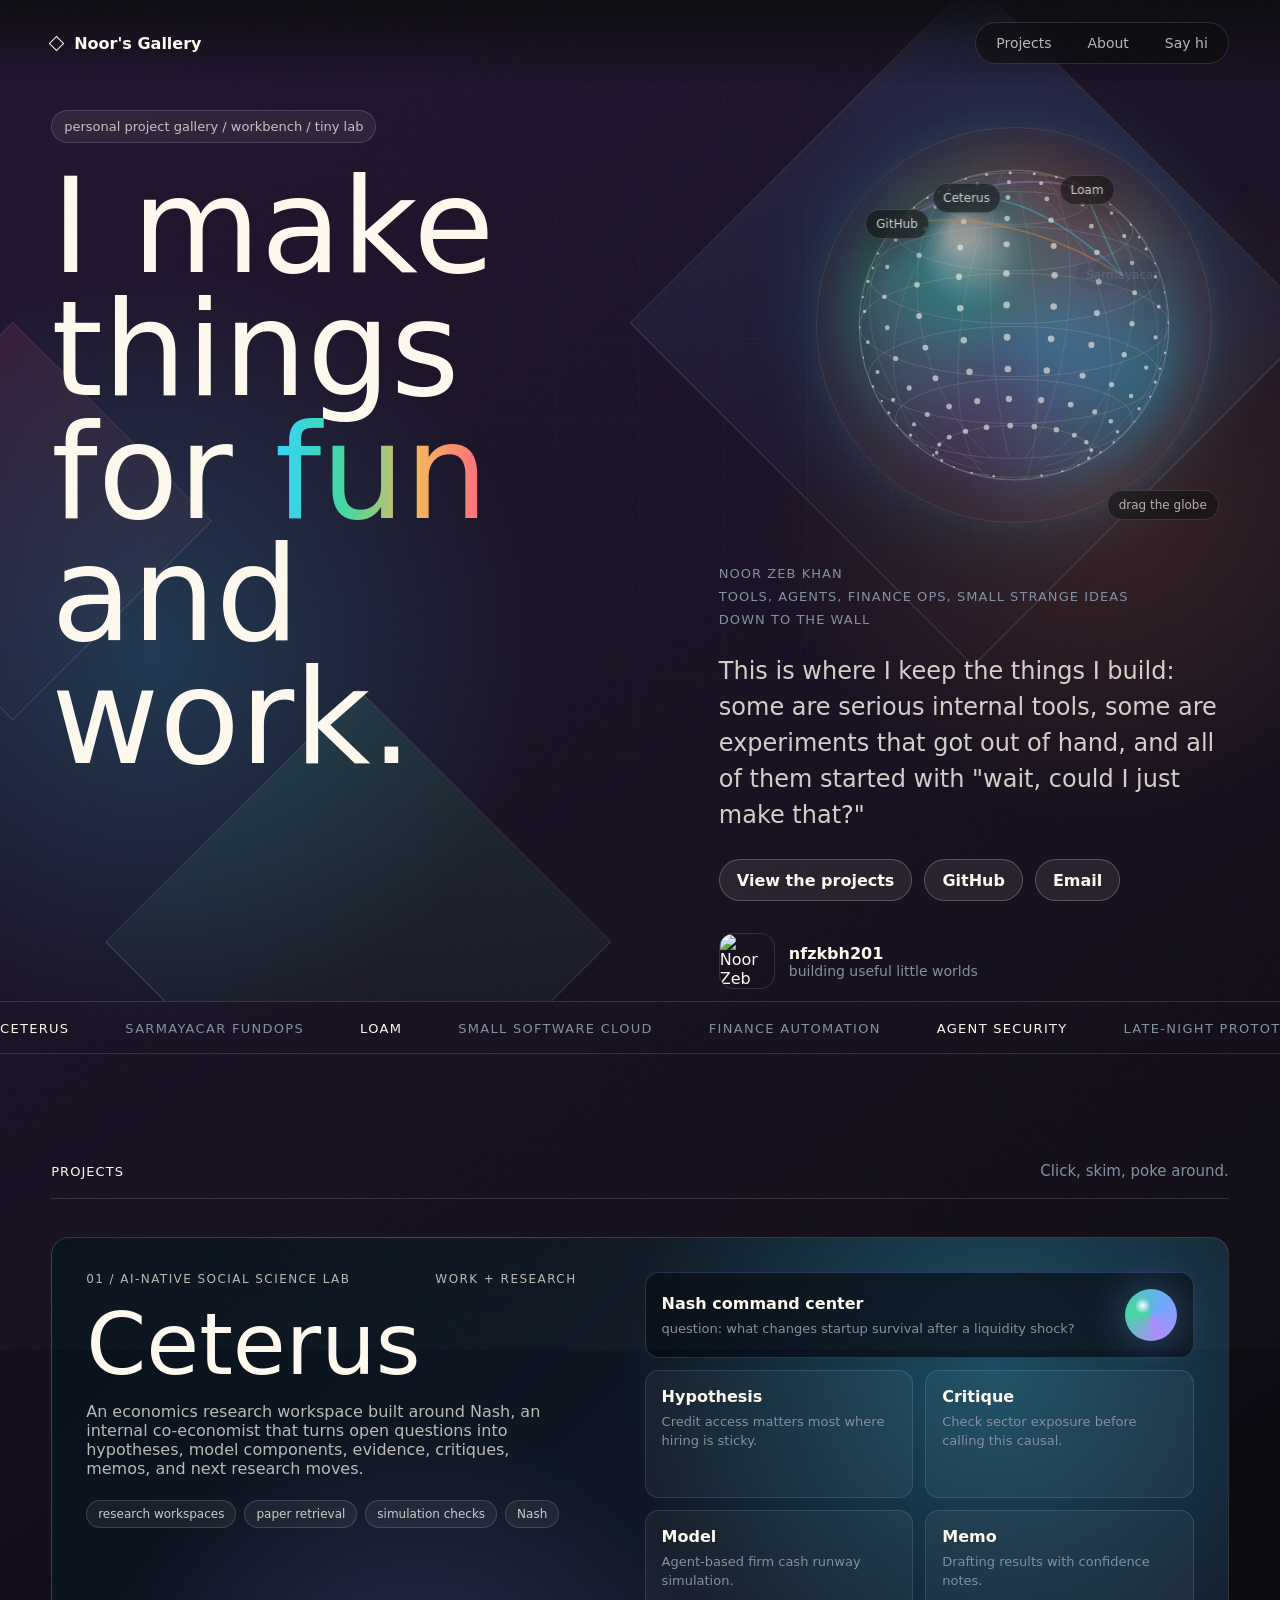
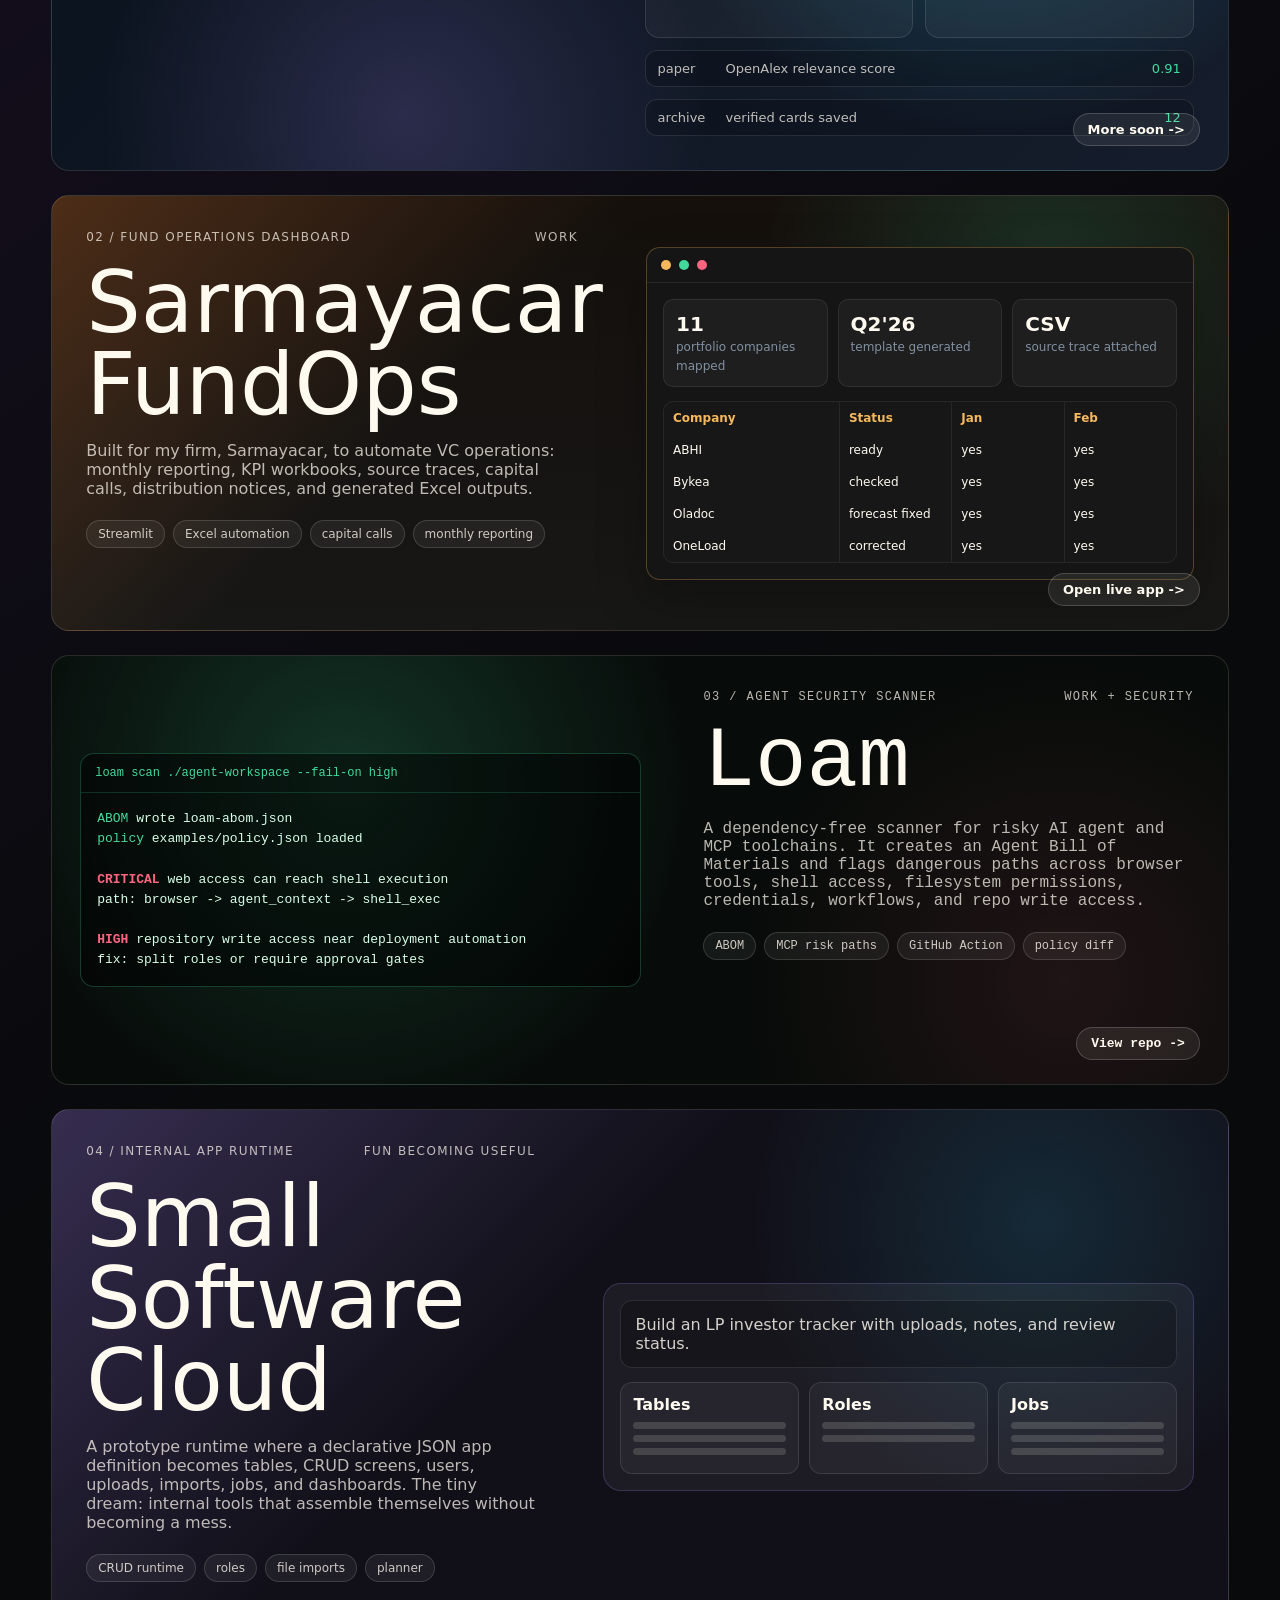
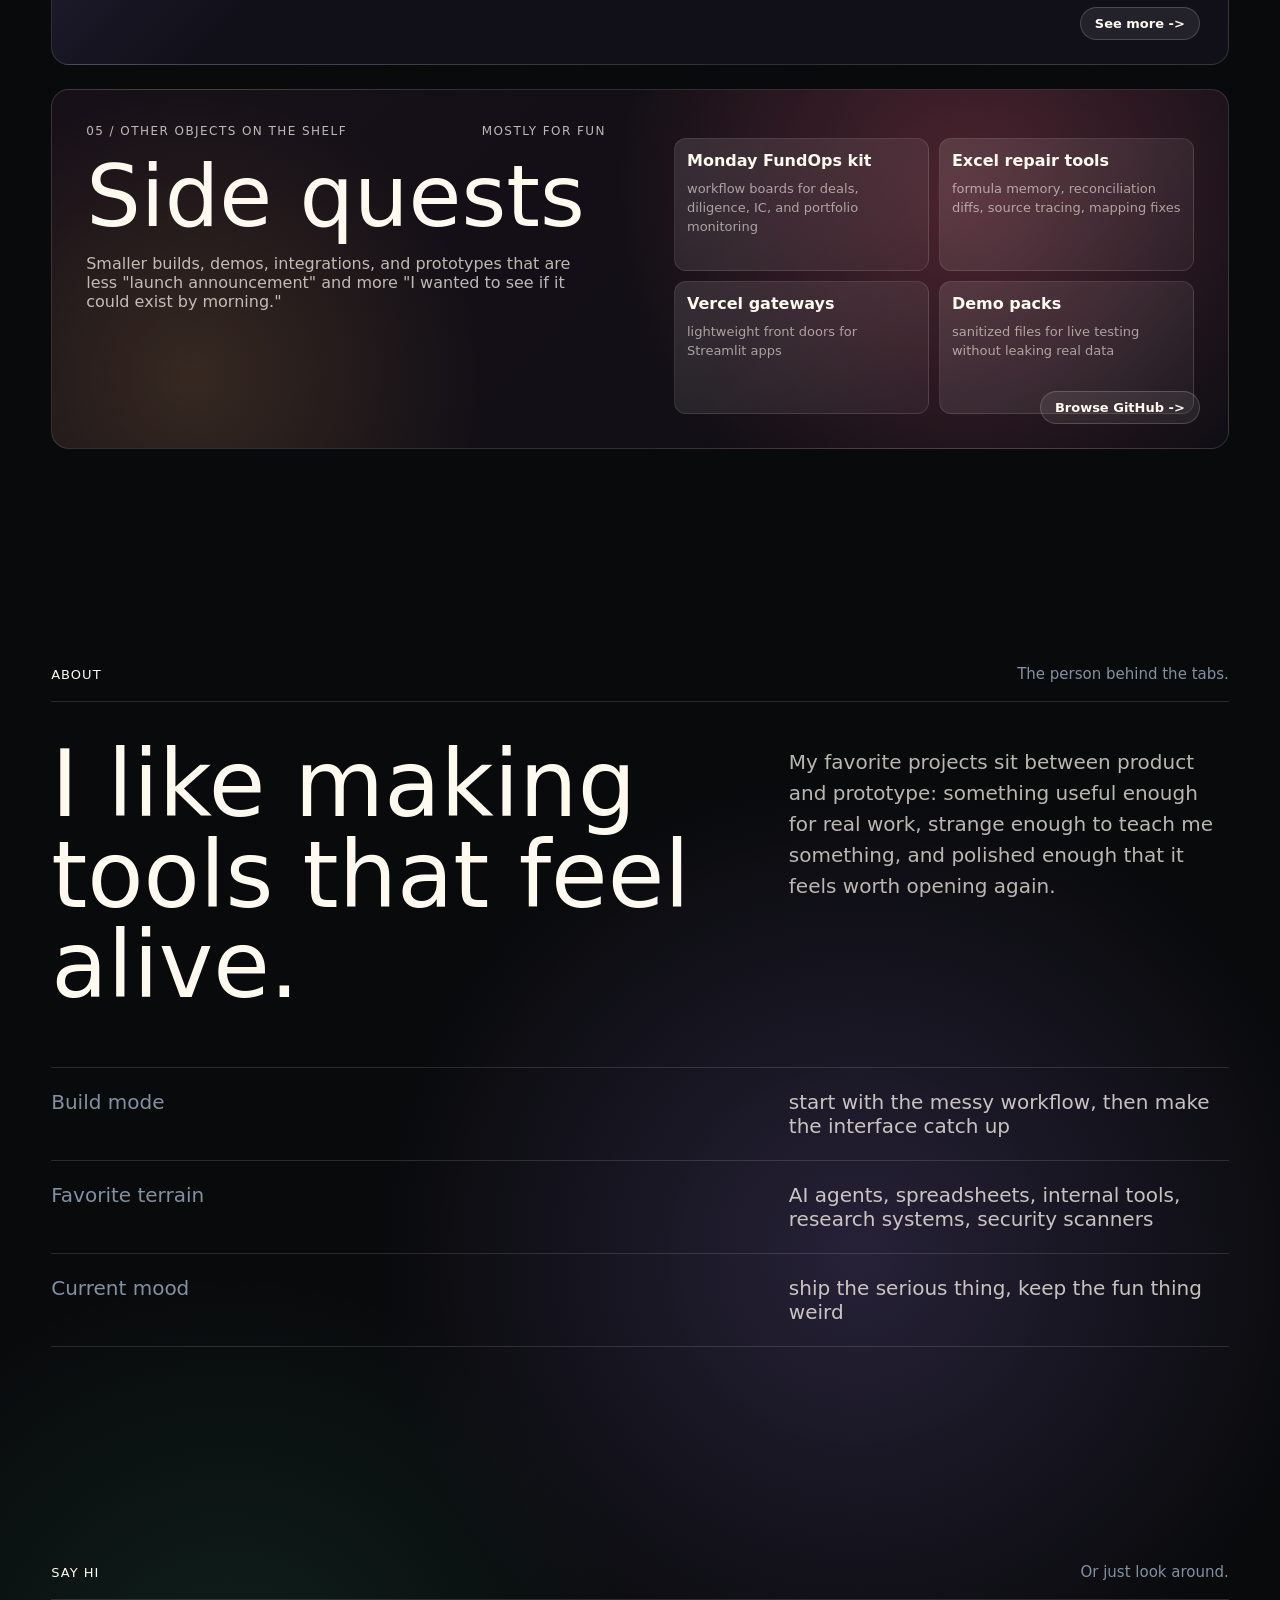
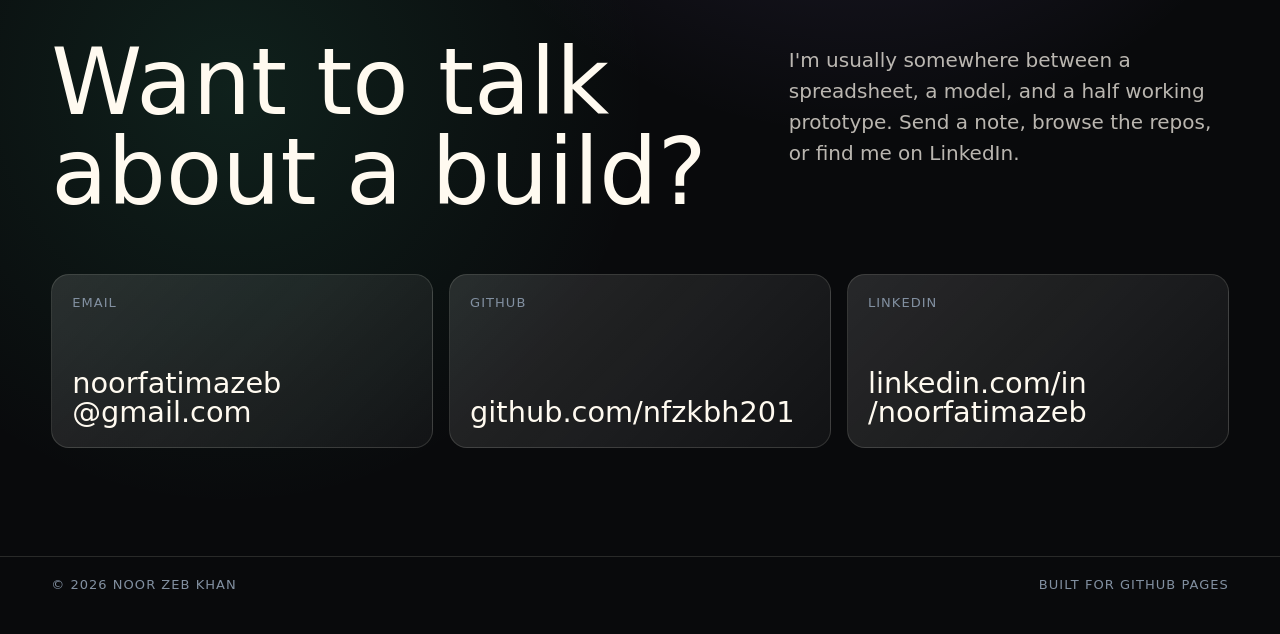
==== commit d22d7c90: "Add interactive portfolio globe" ====
--- a/index.html
+++ b/index.html
@@ -18,10 +18,13 @@
         --line: rgba(255, 250, 240, 0.13);
         --line-strong: rgba(255, 250, 240, 0.24);
         --blue: #6aa9ff;
+        --cyan: #32d5ff;
         --green: #43d99d;
         --amber: #f6b85a;
         --rose: #ff657f;
+        --orange: #ff8a3d;
         --violet: #ac8bff;
+        --plum: #351a4f;
         --ease: cubic-bezier(0.52, 0.01, 0, 1);
         --max: 1440px;
         --gutter: clamp(20px, 4vw, 60px);
@@ -39,9 +42,11 @@
         margin: 0;
         overflow-x: hidden;
         background:
-          radial-gradient(circle at 15% 12%, rgba(106, 169, 255, 0.18), transparent 26rem),
-          radial-gradient(circle at 82% 8%, rgba(172, 139, 255, 0.16), transparent 24rem),
-          radial-gradient(circle at 60% 90%, rgba(67, 217, 157, 0.1), transparent 28rem),
+          radial-gradient(circle at 12% 12%, rgba(50, 213, 255, 0.2), transparent 24rem),
+          radial-gradient(circle at 86% 9%, rgba(255, 138, 61, 0.15), transparent 21rem),
+          radial-gradient(circle at 67% 82%, rgba(172, 139, 255, 0.18), transparent 30rem),
+          radial-gradient(circle at 18% 90%, rgba(67, 217, 157, 0.11), transparent 26rem),
+          linear-gradient(145deg, rgba(53, 26, 79, 0.52), transparent 45%),
           var(--bg);
         color: var(--ink);
         font-family:
@@ -149,6 +154,19 @@
         overflow: hidden;
       }
 
+      .hero::after {
+        position: absolute;
+        inset: 86px var(--gutter) 42px;
+        pointer-events: none;
+        content: "";
+        opacity: 0.16;
+        background-image:
+          linear-gradient(rgba(255, 250, 240, 0.12) 1px, transparent 1px),
+          linear-gradient(90deg, rgba(255, 250, 240, 0.12) 1px, transparent 1px);
+        background-size: 84px 84px;
+        mask-image: radial-gradient(circle at 62% 38%, #000, transparent 72%);
+      }
+
       .prism {
         position: absolute;
         inset: 0;
@@ -189,23 +207,119 @@
         position: relative;
         z-index: 2;
         display: grid;
-        grid-template-columns: minmax(0, 1fr) minmax(280px, 420px);
+        grid-template-columns: minmax(0, 0.95fr) minmax(320px, 0.82fr);
         gap: clamp(32px, 6vw, 84px);
         padding-top: 110px;
       }
 
       h1 {
-        max-width: 11ch;
+        max-width: 9.7ch;
         margin: 0;
-        font-size: clamp(64px, 11vw, 156px);
+        font-size: 8.25rem;
         font-weight: 400;
         line-height: 0.93;
-        letter-spacing: -0.04em;
+        letter-spacing: 0;
+      }
+
+      h1 span {
+        display: inline-block;
+        color: transparent;
+        background: linear-gradient(90deg, var(--cyan), var(--green), var(--amber), var(--rose));
+        background-clip: text;
+        -webkit-background-clip: text;
       }
 
       .hero-copy {
-        align-self: end;
+        align-self: center;
         padding-bottom: 12px;
+      }
+
+      .hero-kicker {
+        width: fit-content;
+        margin: 0 0 22px;
+        border: 1px solid rgba(255, 250, 240, 0.14);
+        border-radius: 999px;
+        padding: 8px 12px;
+        color: rgba(255, 250, 240, 0.74);
+        background: rgba(255, 250, 240, 0.07);
+        font-size: 13px;
+      }
+
+      .globe-stage {
+        position: relative;
+        width: min(430px, 100%);
+        aspect-ratio: 1;
+        margin: 0 0 26px auto;
+        cursor: grab;
+        touch-action: none;
+      }
+
+      .globe-stage:active {
+        cursor: grabbing;
+      }
+
+      .globe-stage::before,
+      .globe-stage::after {
+        position: absolute;
+        inset: 9%;
+        border-radius: 50%;
+        pointer-events: none;
+        content: "";
+      }
+
+      .globe-stage::before {
+        background:
+          radial-gradient(circle at 34% 28%, rgba(255, 255, 255, 0.5), transparent 10%),
+          radial-gradient(circle at 50% 50%, rgba(50, 213, 255, 0.14), transparent 48%),
+          conic-gradient(from 110deg, rgba(50, 213, 255, 0.5), rgba(172, 139, 255, 0.2), rgba(67, 217, 157, 0.44), rgba(255, 138, 61, 0.32), rgba(50, 213, 255, 0.5));
+        filter: blur(22px);
+        opacity: 0.74;
+      }
+
+      .globe-stage::after {
+        inset: 4%;
+        border: 1px solid rgba(255, 250, 240, 0.12);
+        box-shadow:
+          inset 0 0 50px rgba(255, 250, 240, 0.08),
+          0 0 80px rgba(50, 213, 255, 0.16);
+      }
+
+      #globe {
+        position: relative;
+        z-index: 1;
+        width: 100%;
+        height: 100%;
+        display: block;
+      }
+
+      .globe-hint {
+        position: absolute;
+        right: 10px;
+        bottom: 20px;
+        z-index: 3;
+        border: 1px solid rgba(255, 250, 240, 0.14);
+        border-radius: 999px;
+        padding: 7px 11px;
+        color: rgba(255, 250, 240, 0.68);
+        background: rgba(9, 10, 12, 0.52);
+        backdrop-filter: blur(12px);
+        font-size: 12px;
+      }
+
+      .globe-label {
+        position: absolute;
+        z-index: 4;
+        transform: translate(-50%, -50%);
+        border: 1px solid rgba(255, 250, 240, 0.16);
+        border-radius: 999px;
+        padding: 7px 10px;
+        color: rgba(255, 250, 240, 0.82);
+        background: rgba(9, 10, 12, 0.58);
+        box-shadow: 0 10px 34px rgba(0, 0, 0, 0.24);
+        backdrop-filter: blur(14px);
+        font-size: 12px;
+        transition: opacity 0.2s ease;
+        white-space: nowrap;
       }
 
       .meta {
@@ -221,7 +335,7 @@
       .lead {
         margin: 0;
         color: rgba(255, 250, 240, 0.82);
-        font-size: clamp(19px, 2vw, 24px);
+        font-size: 1.5rem;
         line-height: 1.5;
       }
 
@@ -342,10 +456,10 @@
       .section-head h2 {
         max-width: 13ch;
         margin: 0;
-        font-size: clamp(42px, 7vw, 92px);
+        font-size: 5.75rem;
         font-weight: 400;
         line-height: 0.98;
-        letter-spacing: -0.035em;
+        letter-spacing: 0;
       }
 
       .section-head p {
@@ -407,10 +521,10 @@
 
       .tab h3 {
         margin: 0;
-        font-size: clamp(48px, 6vw, 86px);
+        font-size: 5.375rem;
         font-weight: 500;
         line-height: 0.95;
-        letter-spacing: -0.04em;
+        letter-spacing: 0;
       }
 
       .tab p {
@@ -437,8 +551,9 @@
         display: grid;
         grid-template-columns: minmax(0, 0.95fr) minmax(0, 1.05fr);
         background:
-          radial-gradient(circle at 80% 24%, rgba(106, 169, 255, 0.22), transparent 23rem),
-          linear-gradient(135deg, #0b0f18, #151d2c);
+          radial-gradient(circle at 80% 24%, rgba(50, 213, 255, 0.28), transparent 23rem),
+          radial-gradient(circle at 30% 90%, rgba(172, 139, 255, 0.18), transparent 19rem),
+          linear-gradient(135deg, #08111b, #151d2c);
       }
 
       .ceterus-copy,
@@ -525,8 +640,9 @@
         display: grid;
         grid-template-columns: minmax(0, 1fr) minmax(0, 1.1fr);
         background:
-          linear-gradient(135deg, rgba(246, 184, 90, 0.17), transparent 34%),
-          linear-gradient(180deg, #11100e, #171716);
+          radial-gradient(circle at 85% 18%, rgba(67, 217, 157, 0.16), transparent 18rem),
+          linear-gradient(135deg, rgba(255, 138, 61, 0.24), transparent 36%),
+          linear-gradient(180deg, #15100c, #171716);
       }
 
       .fundops-screen,
@@ -618,7 +734,8 @@
         display: grid;
         grid-template-columns: minmax(0, 1.05fr) minmax(0, 0.95fr);
         background:
-          radial-gradient(circle at 25% 30%, rgba(67, 217, 157, 0.14), transparent 22rem),
+          radial-gradient(circle at 25% 30%, rgba(67, 217, 157, 0.2), transparent 22rem),
+          radial-gradient(circle at 86% 76%, rgba(255, 101, 127, 0.1), transparent 20rem),
           #070b09;
         font-family:
           "SFMono-Regular",
@@ -665,14 +782,15 @@
       }
 
       .tab--loam h3 {
-        letter-spacing: -0.06em;
+        letter-spacing: 0;
       }
 
       .tab--cloud {
         display: grid;
         grid-template-columns: minmax(0, 0.88fr) minmax(0, 1.12fr);
         background:
-          linear-gradient(135deg, rgba(172, 139, 255, 0.18), transparent 40%),
+          radial-gradient(circle at 84% 20%, rgba(50, 213, 255, 0.13), transparent 18rem),
+          linear-gradient(135deg, rgba(172, 139, 255, 0.24), transparent 40%),
           #111019;
       }
 
@@ -729,7 +847,8 @@
         display: grid;
         grid-template-columns: minmax(0, 1fr) minmax(0, 1fr);
         background:
-          radial-gradient(circle at 78% 30%, rgba(255, 101, 127, 0.22), transparent 22rem),
+          radial-gradient(circle at 78% 30%, rgba(255, 101, 127, 0.25), transparent 22rem),
+          radial-gradient(circle at 12% 80%, rgba(246, 184, 90, 0.15), transparent 18rem),
           linear-gradient(135deg, #171018, #0f0e14);
       }
 
@@ -780,12 +899,65 @@
         color: var(--dim);
       }
 
+      .contact-grid {
+        display: grid;
+        grid-template-columns: repeat(3, minmax(0, 1fr));
+        gap: 16px;
+      }
+
+      .contact-card {
+        min-height: 174px;
+        display: flex;
+        flex-direction: column;
+        justify-content: space-between;
+        border: 1px solid var(--line);
+        border-radius: 18px;
+        padding: 20px;
+        background:
+          linear-gradient(135deg, rgba(255, 255, 255, 0.09), transparent),
+          rgba(255, 250, 240, 0.04);
+        transition:
+          transform 0.5s var(--ease),
+          border-color 0.5s var(--ease),
+          background 0.5s var(--ease);
+      }
+
+      .contact-card:hover {
+        transform: translateY(-4px);
+        border-color: rgba(255, 250, 240, 0.28);
+        background:
+          linear-gradient(135deg, rgba(50, 213, 255, 0.12), rgba(255, 101, 127, 0.08)),
+          rgba(255, 250, 240, 0.055);
+      }
+
+      .contact-card > span {
+        color: var(--dim);
+        font-size: 13px;
+        letter-spacing: 0.08em;
+        text-transform: uppercase;
+      }
+
+      .contact-card b {
+        overflow-wrap: anywhere;
+        font-size: 1.8rem;
+        font-weight: 500;
+        line-height: 1.02;
+        letter-spacing: 0;
+      }
+
+      .contact-card b span {
+        display: block;
+        color: inherit;
+        font-size: inherit;
+        letter-spacing: 0;
+        text-transform: none;
+      }
+
       .contact-link {
         display: inline-block;
-        margin-top: 12px;
-        font-size: clamp(36px, 7vw, 102px);
+        font-size: 6.375rem;
         line-height: 1;
-        letter-spacing: -0.05em;
+        letter-spacing: 0;
         transition:
           transform 0.6s var(--ease),
           text-shadow 0.6s var(--ease);
@@ -831,6 +1003,7 @@
       @media (max-width: 960px) {
         .hero-grid,
         .section-head,
+        .contact-grid,
         .tab--ceterus,
         .tab--fundops,
         .tab--loam,
@@ -844,6 +1017,20 @@
           padding-bottom: 0;
         }
 
+        h1 {
+          font-size: 6.25rem;
+        }
+
+        .section-head h2,
+        .tab h3 {
+          font-size: 4.75rem;
+        }
+
+        .globe-stage {
+          margin-right: auto;
+          margin-left: 0;
+        }
+
         .tab {
           min-height: 0;
         }
@@ -874,7 +1061,20 @@
         }
 
         h1 {
-          font-size: clamp(58px, 19vw, 86px);
+          font-size: 4rem;
+        }
+
+        .section-head h2,
+        .tab h3 {
+          font-size: 3.25rem;
+        }
+
+        .lead {
+          font-size: 1.2rem;
+        }
+
+        .contact-card b {
+          font-size: 1.45rem;
         }
 
         .hero-grid {
@@ -899,6 +1099,15 @@
 
         .footer-row {
           flex-direction: column;
+        }
+
+        .globe-hint {
+          right: 0;
+          bottom: 10px;
+        }
+
+        .globe-label {
+          font-size: 11px;
         }
       }
 
@@ -935,9 +1144,22 @@
       </div>
       <div class="wrap hero-grid">
         <div>
-          <h1>I make things for fun and work.</h1>
+          <p class="hero-kicker">personal project gallery / workbench / tiny lab</p>
+          <h1>I make things for <span>fun</span> and work.</h1>
         </div>
         <div class="hero-copy">
+          <div
+            class="globe-stage"
+            role="img"
+            aria-label="Interactive globe showing the project world around Noor's work."
+          >
+            <canvas id="globe" width="900" height="900"></canvas>
+            <span class="globe-label" data-globe-label="Ceterus" data-lat="38" data-lon="-74">Ceterus</span>
+            <span class="globe-label" data-globe-label="Sarmayacar" data-lat="31" data-lon="74">Sarmayacar</span>
+            <span class="globe-label" data-globe-label="Loam" data-lat="52" data-lon="-1">Loam</span>
+            <span class="globe-label" data-globe-label="GitHub" data-lat="37" data-lon="-122">GitHub</span>
+            <span class="globe-hint">drag the globe</span>
+          </div>
           <p class="meta">
             <span>Noor Zeb Khan</span>
             <span>tools, agents, finance ops, small strange ideas</span>
@@ -951,6 +1173,7 @@
           <div class="hero-actions">
             <a class="button" href="#work">View the projects</a>
             <a class="button" href="https://github.com/nfzkbh201">GitHub</a>
+            <a class="button" href="mailto:noorfatimazeb@gmail.com">Email</a>
           </div>
           <div class="profile">
             <img src="https://avatars.githubusercontent.com/u/307499332?v=4" alt="Noor Zeb Khan GitHub avatar" />
@@ -1026,7 +1249,7 @@
                 <p class="project-kicker"><span>02 / Fund operations dashboard</span><span>work</span></p>
                 <h3>Sarmayacar FundOps</h3>
                 <p>
-                  A Streamlit operations suite for messy finance workflows:
+                  Built for my firm, Sarmayacar, to automate VC operations:
                   monthly reporting, KPI workbooks, source traces, capital calls,
                   distribution notices, and generated Excel outputs.
                 </p>
@@ -1172,10 +1395,24 @@
             <h2 class="reveal">Want to talk about a build?</h2>
             <p class="reveal">
               I'm usually somewhere between a spreadsheet, a model, and a half
-              working prototype. GitHub is the easiest place to start.
+              working prototype. Send a note, browse the repos, or find me on
+              LinkedIn.
             </p>
           </div>
-          <a class="contact-link reveal" href="https://github.com/nfzkbh201">github.com/nfzkbh201</a>
+          <div class="contact-grid reveal">
+            <a class="contact-card" href="mailto:noorfatimazeb@gmail.com">
+              <span>Email</span>
+              <b><span>noorfatimazeb</span><span>@gmail.com</span></b>
+            </a>
+            <a class="contact-card" href="https://github.com/nfzkbh201">
+              <span>GitHub</span>
+              <b>github.com/nfzkbh201</b>
+            </a>
+            <a class="contact-card" href="https://www.linkedin.com/in/noorfatimazeb/">
+              <span>LinkedIn</span>
+              <b><span>linkedin.com/in</span><span>/noorfatimazeb</span></b>
+            </a>
+          </div>
         </div>
       </section>
     </main>
@@ -1198,6 +1435,200 @@
       );
 
       document.querySelectorAll(".reveal").forEach((el) => observer.observe(el));
+
+      const globeCanvas = document.querySelector("#globe");
+      const globeStage = document.querySelector(".globe-stage");
+      const globeLabels = [...document.querySelectorAll("[data-globe-label]")];
+
+      if (globeCanvas && globeStage) {
+        const ctx = globeCanvas.getContext("2d");
+        const prefersReducedMotion = window.matchMedia("(prefers-reduced-motion: reduce)").matches;
+        const points = [];
+        const arcs = [
+          { from: [31, 74], to: [38, -74], color: "#32d5ff" },
+          { from: [31, 74], to: [52, -1], color: "#43d99d" },
+          { from: [31, 74], to: [37, -122], color: "#ff8a3d" },
+          { from: [52, -1], to: [37, -122], color: "#ac8bff" }
+        ];
+        let width = 0;
+        let height = 0;
+        let radius = 0;
+        let rotationX = -0.34;
+        let rotationY = 0.62;
+        let dragging = false;
+        let lastX = 0;
+        let lastY = 0;
+
+        for (let lat = -60; lat <= 60; lat += 12) {
+          for (let lon = -180; lon < 180; lon += 18) {
+            points.push([lat, lon]);
+          }
+        }
+
+        const toRad = (value) => (value * Math.PI) / 180;
+
+        const project = (lat, lon, extraRotation = 0) => {
+          const phi = toRad(lat);
+          const theta = toRad(lon) + rotationY + extraRotation;
+          const cosPhi = Math.cos(phi);
+          const x = cosPhi * Math.sin(theta);
+          const y = Math.sin(phi);
+          const z = cosPhi * Math.cos(theta);
+          const cosX = Math.cos(rotationX);
+          const sinX = Math.sin(rotationX);
+          const y2 = y * cosX - z * sinX;
+          const z2 = y * sinX + z * cosX;
+
+          return {
+            x: width / 2 + x * radius,
+            y: height / 2 - y2 * radius,
+            z: z2,
+            visible: z2 > -0.18
+          };
+        };
+
+        const resizeGlobe = () => {
+          const box = globeStage.getBoundingClientRect();
+          const ratio = Math.min(window.devicePixelRatio || 1, 2);
+          width = box.width;
+          height = box.height;
+          radius = Math.min(width, height) * 0.36;
+          globeCanvas.width = Math.floor(width * ratio);
+          globeCanvas.height = Math.floor(height * ratio);
+          globeCanvas.style.width = `${width}px`;
+          globeCanvas.style.height = `${height}px`;
+          ctx.setTransform(ratio, 0, 0, ratio, 0, 0);
+        };
+
+        const drawArc = (from, to, color) => {
+          const a = project(from[0], from[1]);
+          const b = project(to[0], to[1]);
+          if (!a.visible && !b.visible) return;
+
+          const cx = (a.x + b.x) / 2 + (width / 2 - (a.x + b.x) / 2) * 0.25;
+          const cy = (a.y + b.y) / 2 - radius * 0.28;
+          ctx.beginPath();
+          ctx.moveTo(a.x, a.y);
+          ctx.quadraticCurveTo(cx, cy, b.x, b.y);
+          ctx.strokeStyle = color;
+          ctx.globalAlpha = 0.36;
+          ctx.lineWidth = 1.6;
+          ctx.stroke();
+          ctx.globalAlpha = 1;
+        };
+
+        const drawGlobe = () => {
+          ctx.clearRect(0, 0, width, height);
+
+          const glow = ctx.createRadialGradient(
+            width * 0.38,
+            height * 0.28,
+            radius * 0.08,
+            width / 2,
+            height / 2,
+            radius * 1.12
+          );
+          glow.addColorStop(0, "rgba(255, 255, 255, 0.42)");
+          glow.addColorStop(0.26, "rgba(50, 213, 255, 0.18)");
+          glow.addColorStop(0.68, "rgba(172, 139, 255, 0.08)");
+          glow.addColorStop(1, "rgba(9, 10, 12, 0)");
+
+          ctx.beginPath();
+          ctx.arc(width / 2, height / 2, radius, 0, Math.PI * 2);
+          ctx.fillStyle = glow;
+          ctx.fill();
+          ctx.strokeStyle = "rgba(255, 250, 240, 0.2)";
+          ctx.lineWidth = 1.2;
+          ctx.stroke();
+
+          ctx.save();
+          ctx.beginPath();
+          ctx.arc(width / 2, height / 2, radius, 0, Math.PI * 2);
+          ctx.clip();
+
+          for (let lat = -60; lat <= 60; lat += 20) {
+            ctx.beginPath();
+            for (let lon = -180; lon <= 180; lon += 6) {
+              const p = project(lat, lon);
+              if (lon === -180) ctx.moveTo(p.x, p.y);
+              else ctx.lineTo(p.x, p.y);
+            }
+            ctx.strokeStyle = "rgba(255, 250, 240, 0.13)";
+            ctx.lineWidth = 1;
+            ctx.stroke();
+          }
+
+          for (let lon = -180; lon < 180; lon += 30) {
+            ctx.beginPath();
+            for (let lat = -78; lat <= 78; lat += 4) {
+              const p = project(lat, lon);
+              if (lat === -78) ctx.moveTo(p.x, p.y);
+              else ctx.lineTo(p.x, p.y);
+            }
+            ctx.strokeStyle = "rgba(255, 250, 240, 0.09)";
+            ctx.lineWidth = 1;
+            ctx.stroke();
+          }
+
+          arcs.forEach((arc) => drawArc(arc.from, arc.to, arc.color));
+
+          points.forEach(([lat, lon]) => {
+            const p = project(lat, lon);
+            if (!p.visible) return;
+            const size = 1.2 + Math.max(p.z, 0) * 2.2;
+            ctx.beginPath();
+            ctx.arc(p.x, p.y, size, 0, Math.PI * 2);
+            ctx.fillStyle = "rgba(255, 250, 240, 0.58)";
+            ctx.fill();
+          });
+
+          globeLabels.forEach((label) => {
+            const p = project(Number(label.dataset.lat), Number(label.dataset.lon));
+            label.style.left = `${p.x}px`;
+            label.style.top = `${p.y}px`;
+            label.style.opacity = p.visible ? "1" : "0.12";
+          });
+
+          ctx.restore();
+        };
+
+        const animateGlobe = () => {
+          if (!dragging && !prefersReducedMotion) {
+            rotationY += 0.0036;
+          }
+          drawGlobe();
+          requestAnimationFrame(animateGlobe);
+        };
+
+        globeStage.addEventListener("pointerdown", (event) => {
+          dragging = true;
+          lastX = event.clientX;
+          lastY = event.clientY;
+          globeStage.setPointerCapture(event.pointerId);
+        });
+
+        globeStage.addEventListener("pointermove", (event) => {
+          if (!dragging) return;
+          const dx = event.clientX - lastX;
+          const dy = event.clientY - lastY;
+          rotationY += dx * 0.008;
+          rotationX = Math.max(-1.1, Math.min(1.1, rotationX + dy * 0.006));
+          lastX = event.clientX;
+          lastY = event.clientY;
+        });
+
+        globeStage.addEventListener("pointerup", () => {
+          dragging = false;
+        });
+
+        globeStage.addEventListener("pointercancel", () => {
+          dragging = false;
+        });
+
+        window.addEventListener("resize", resizeGlobe);
+        resizeGlobe();
+        animateGlobe();
+      }
     </script>
   </body>
 </html>
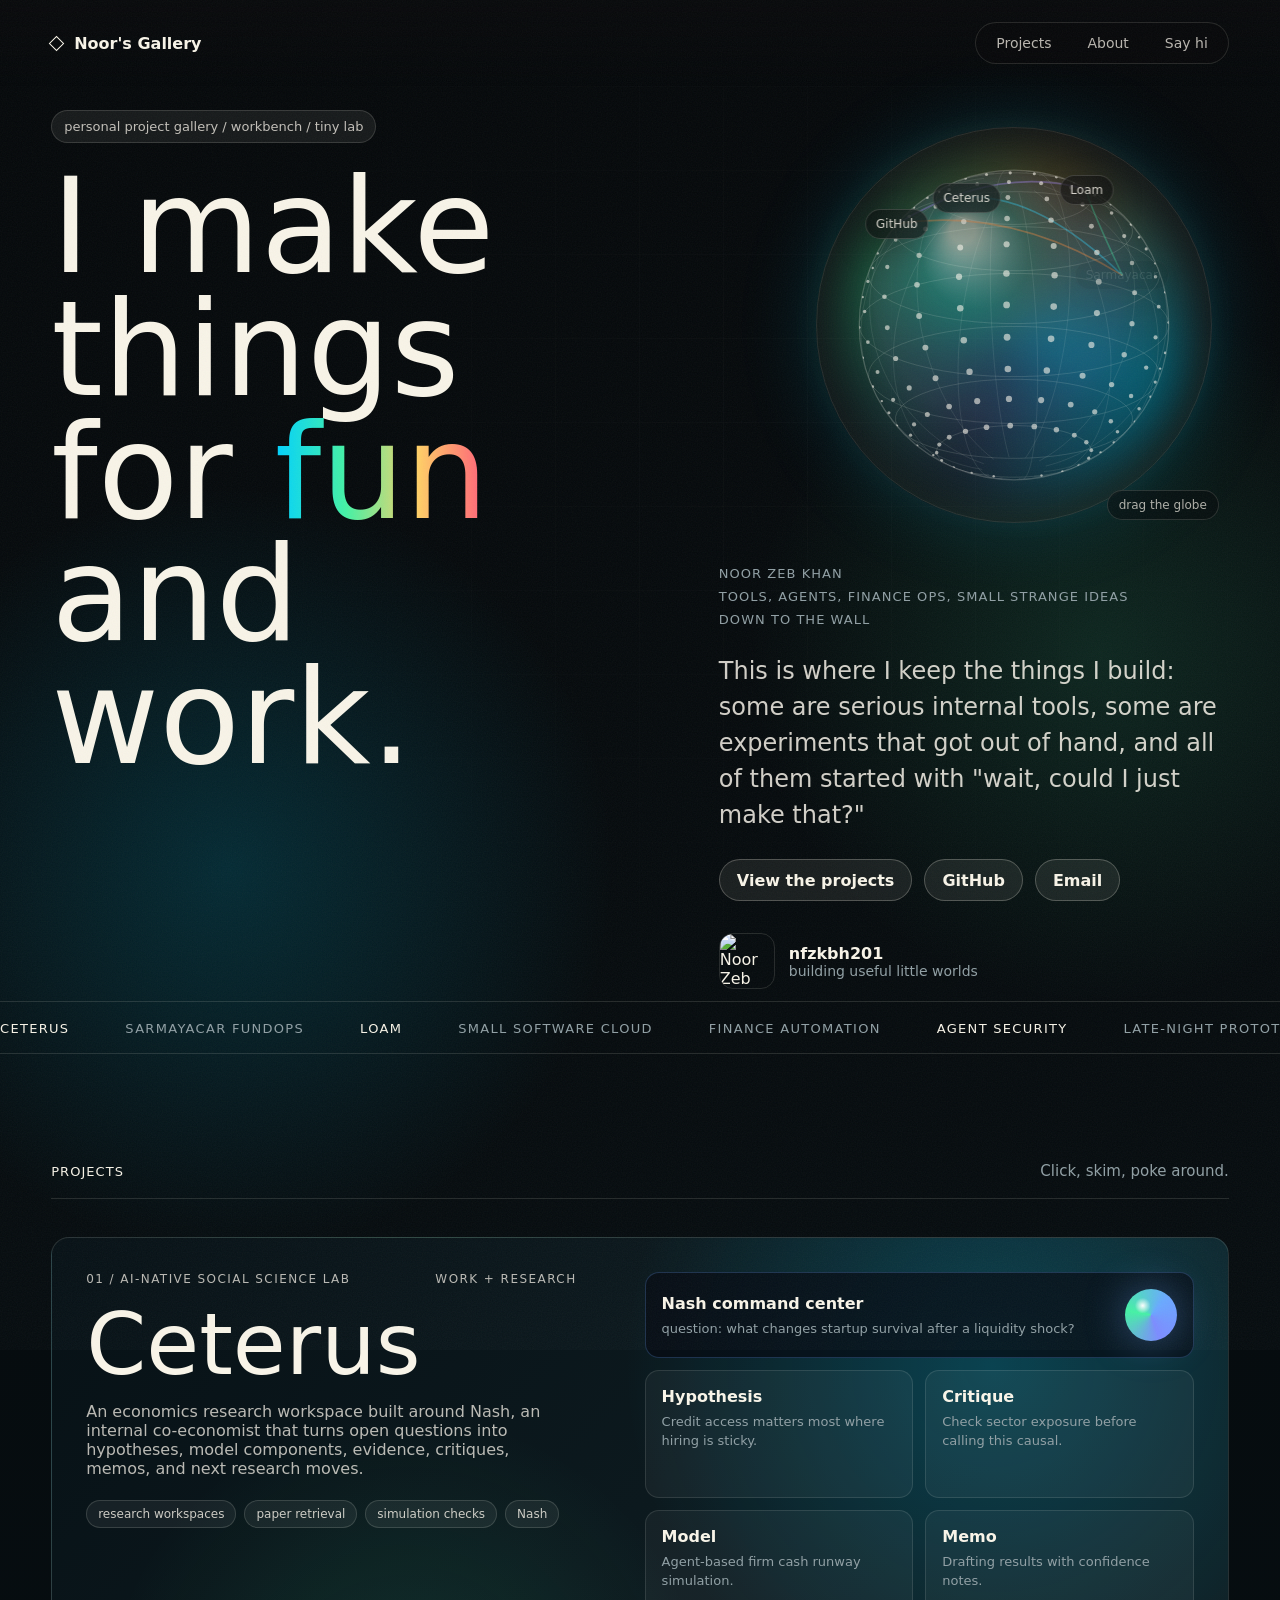
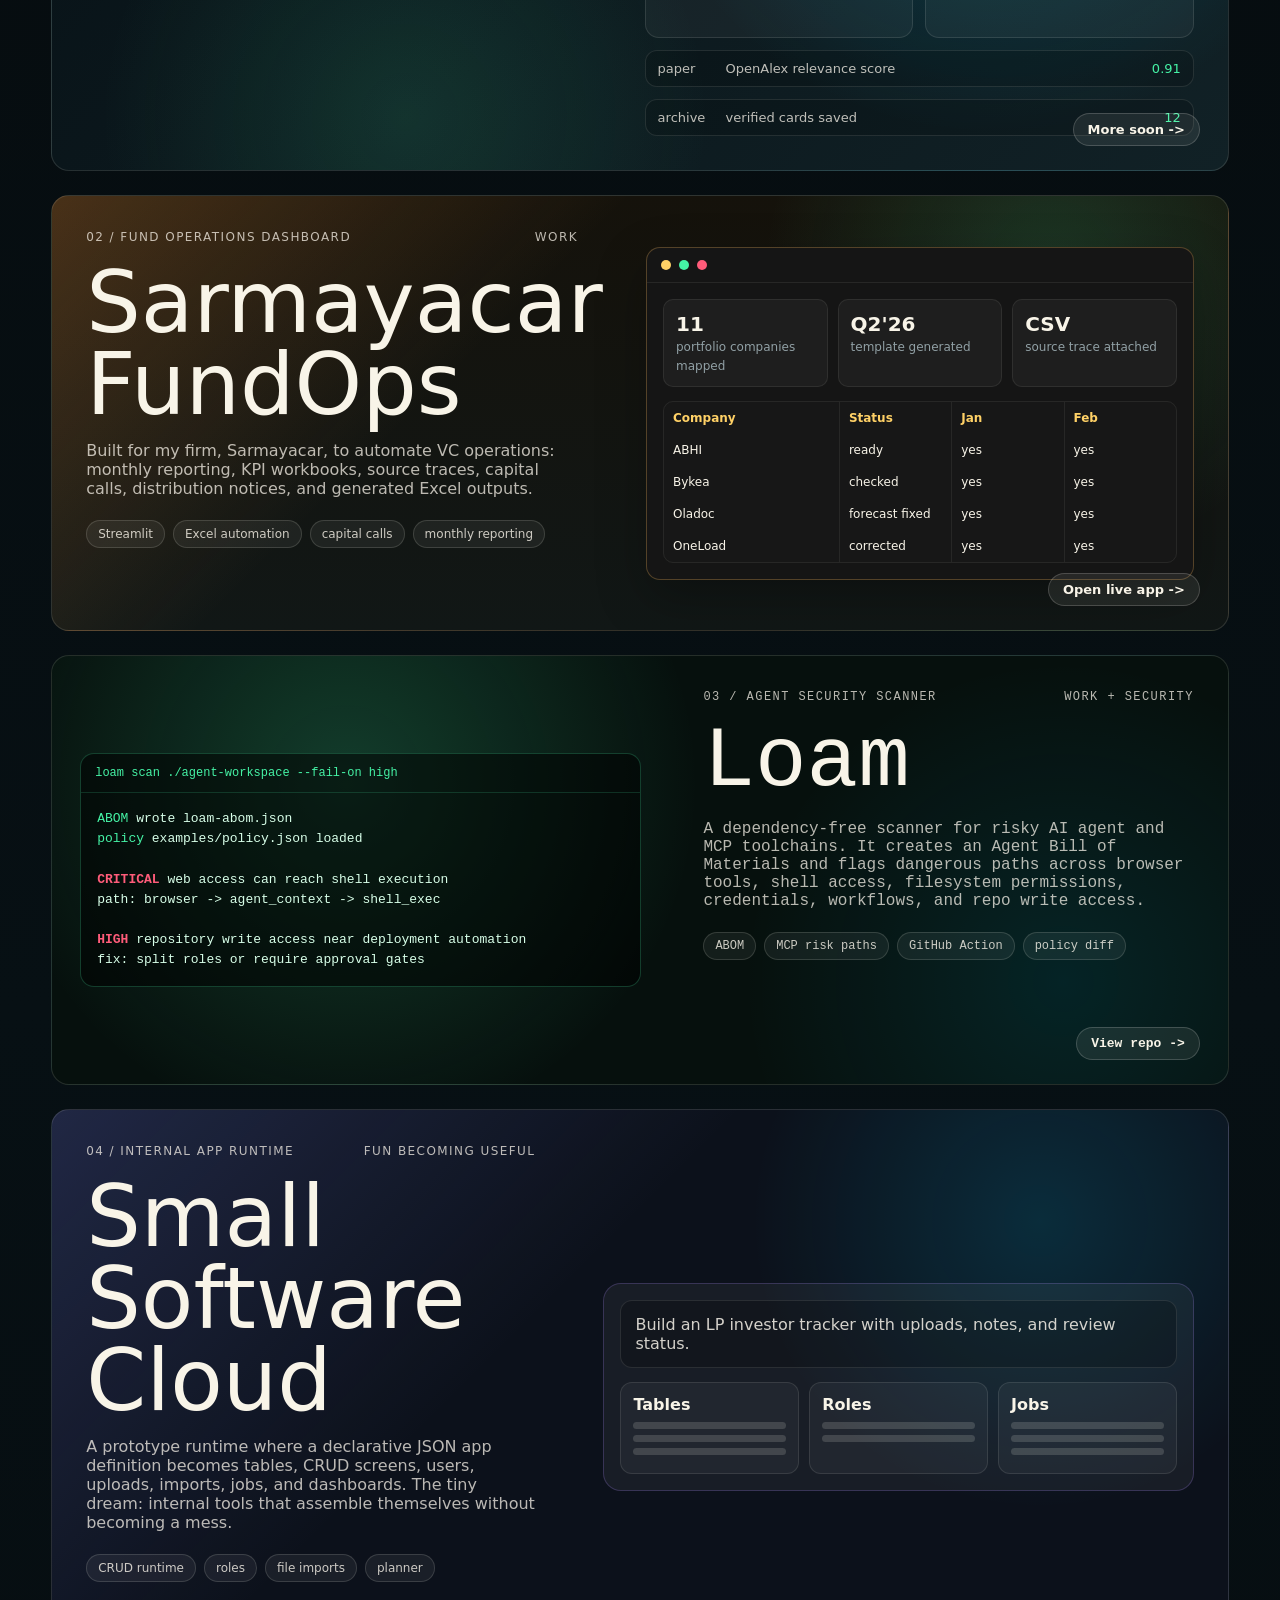
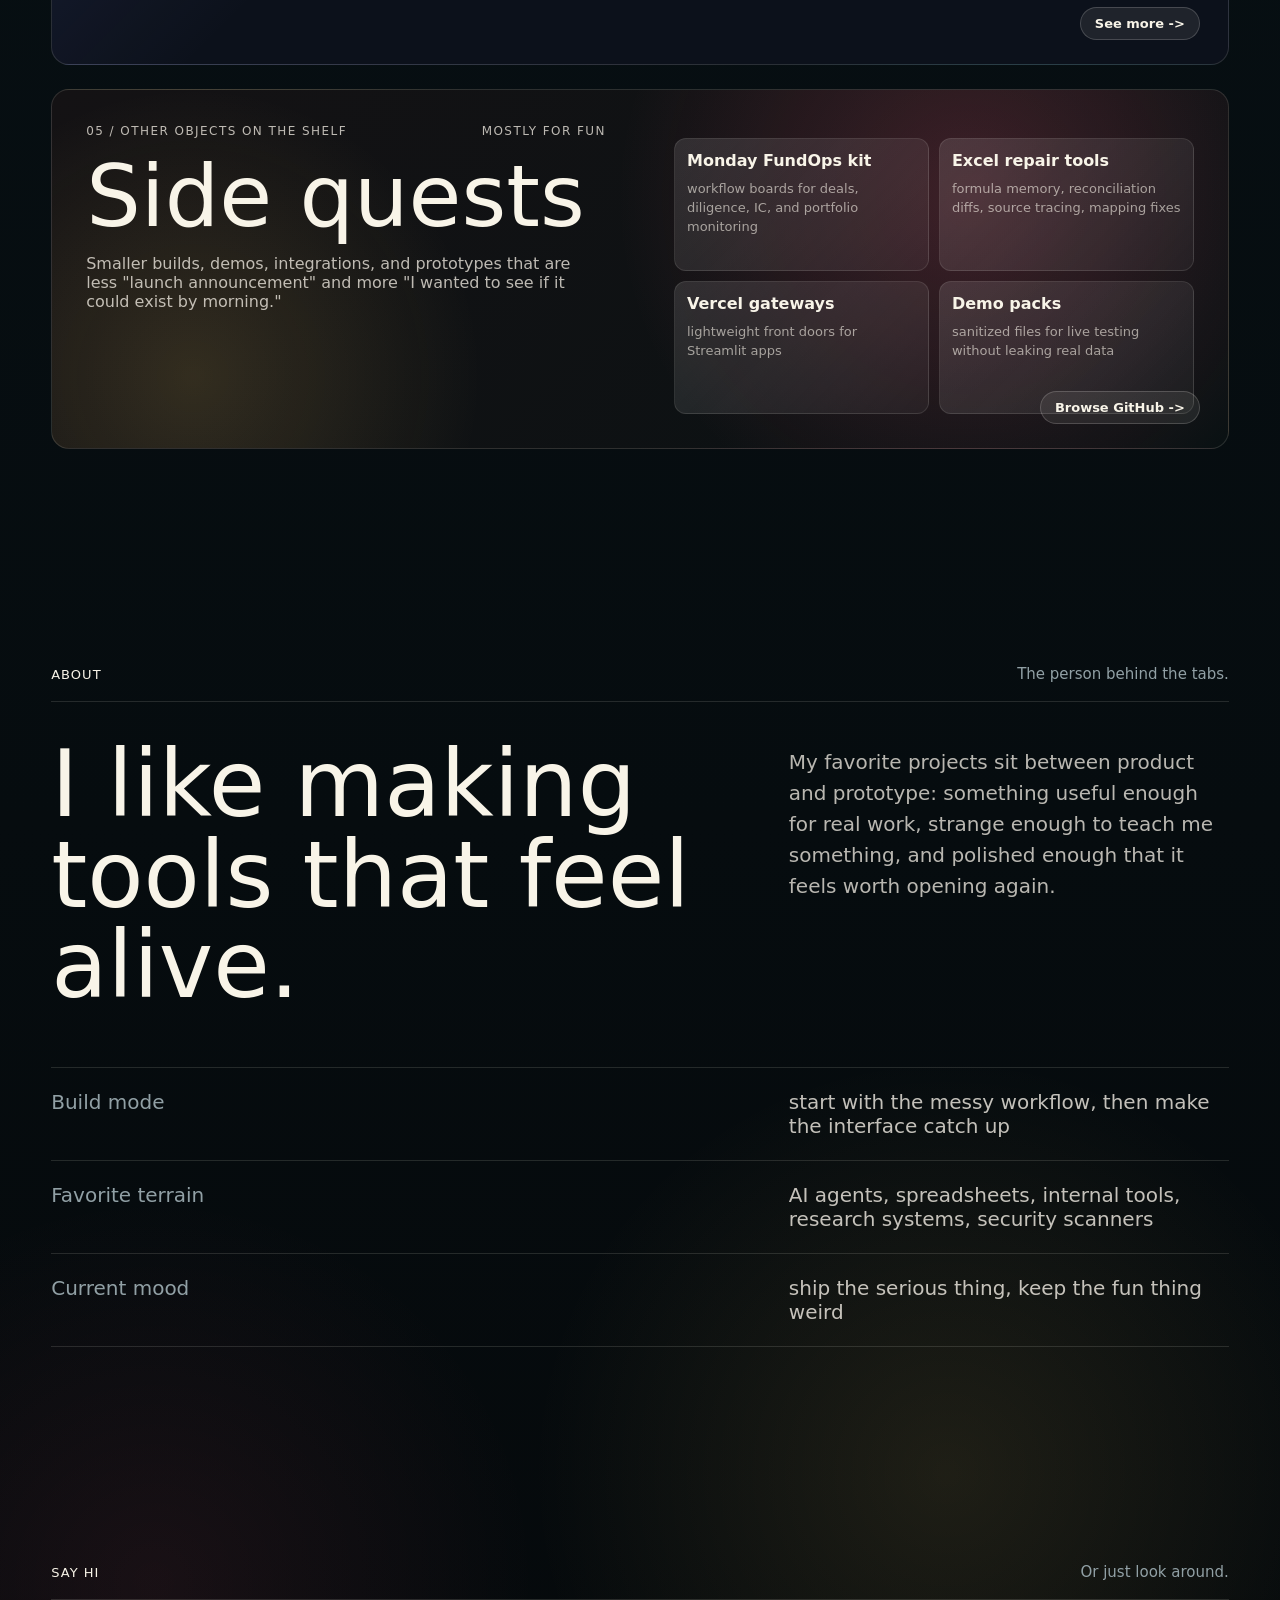
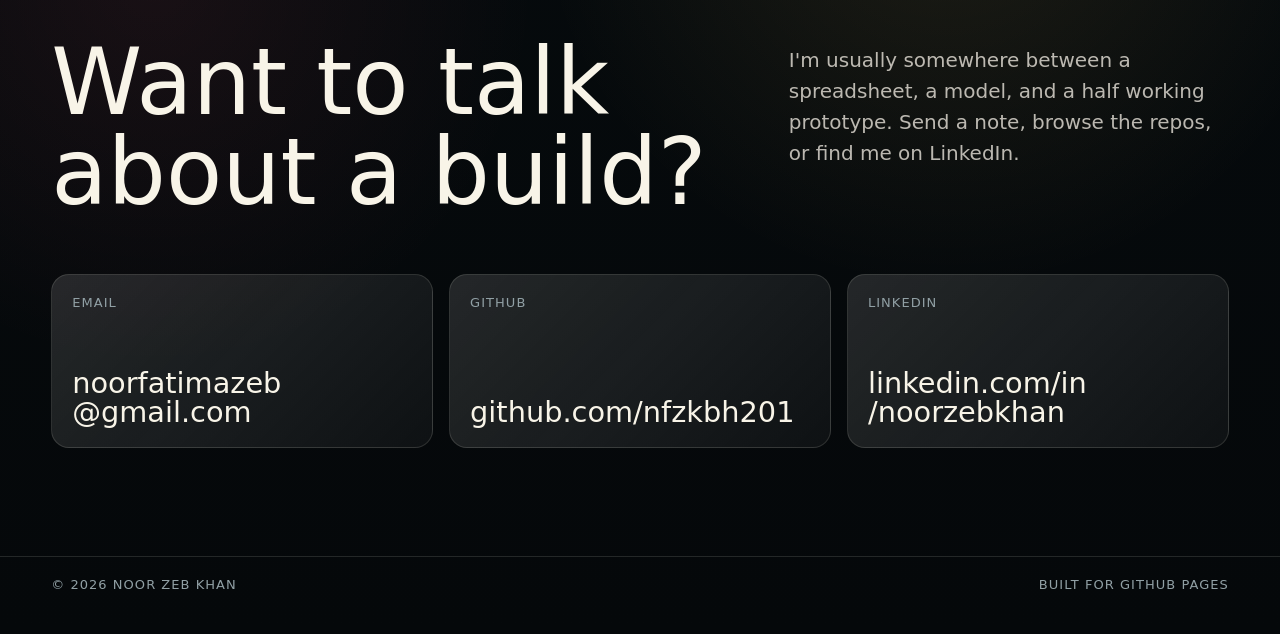
==== commit e2ffac88: "Refine portfolio palette" ====
--- a/index.html
+++ b/index.html
@@ -11,20 +11,19 @@
     <style>
       :root {
         color-scheme: dark;
-        --bg: #090a0c;
-        --panel: #11151b;
-        --ink: #fffaf0;
-        --dim: #8290a1;
-        --line: rgba(255, 250, 240, 0.13);
-        --line-strong: rgba(255, 250, 240, 0.24);
+        --bg: #05080a;
+        --panel: #0d1517;
+        --ink: #f8f4e8;
+        --dim: #91a0a5;
+        --line: rgba(248, 244, 232, 0.13);
+        --line-strong: rgba(248, 244, 232, 0.25);
         --blue: #6aa9ff;
-        --cyan: #32d5ff;
-        --green: #43d99d;
-        --amber: #f6b85a;
-        --rose: #ff657f;
-        --orange: #ff8a3d;
-        --violet: #ac8bff;
-        --plum: #351a4f;
+        --cyan: #00d1ff;
+        --green: #45f2a5;
+        --amber: #ffd166;
+        --rose: #ff5c7a;
+        --orange: #ff9f45;
+        --violet: #7c8cff;
         --ease: cubic-bezier(0.52, 0.01, 0, 1);
         --max: 1440px;
         --gutter: clamp(20px, 4vw, 60px);
@@ -42,11 +41,11 @@
         margin: 0;
         overflow-x: hidden;
         background:
-          radial-gradient(circle at 12% 12%, rgba(50, 213, 255, 0.2), transparent 24rem),
-          radial-gradient(circle at 86% 9%, rgba(255, 138, 61, 0.15), transparent 21rem),
-          radial-gradient(circle at 67% 82%, rgba(172, 139, 255, 0.18), transparent 30rem),
-          radial-gradient(circle at 18% 90%, rgba(67, 217, 157, 0.11), transparent 26rem),
-          linear-gradient(145deg, rgba(53, 26, 79, 0.52), transparent 45%),
+          radial-gradient(circle at 18% 16%, rgba(0, 209, 255, 0.16), transparent 24rem),
+          radial-gradient(circle at 86% 12%, rgba(69, 242, 165, 0.12), transparent 22rem),
+          radial-gradient(circle at 74% 86%, rgba(255, 209, 102, 0.1), transparent 26rem),
+          radial-gradient(circle at 12% 88%, rgba(255, 92, 122, 0.08), transparent 24rem),
+          linear-gradient(180deg, #05080a 0%, #071014 48%, #05080a 100%),
           var(--bg);
         color: var(--ink);
         font-family:
@@ -167,42 +166,6 @@
         mask-image: radial-gradient(circle at 62% 38%, #000, transparent 72%);
       }
 
-      .prism {
-        position: absolute;
-        inset: 0;
-        overflow: hidden;
-        pointer-events: none;
-      }
-
-      .prism span {
-        position: absolute;
-        width: 38vw;
-        aspect-ratio: 1;
-        border: 1px solid rgba(255, 250, 240, 0.1);
-        transform: rotate(45deg);
-        filter: blur(0.3px);
-      }
-
-      .prism span:nth-child(1) {
-        top: 8%;
-        right: 5%;
-        background: linear-gradient(135deg, rgba(106, 169, 255, 0.13), transparent);
-      }
-
-      .prism span:nth-child(2) {
-        bottom: -12%;
-        left: 14%;
-        width: 28vw;
-        background: linear-gradient(135deg, rgba(67, 217, 157, 0.12), transparent);
-      }
-
-      .prism span:nth-child(3) {
-        top: 38%;
-        left: -10%;
-        width: 22vw;
-        background: linear-gradient(135deg, rgba(255, 101, 127, 0.1), transparent);
-      }
-
       .hero-grid {
         position: relative;
         z-index: 2;
@@ -270,8 +233,8 @@
       .globe-stage::before {
         background:
           radial-gradient(circle at 34% 28%, rgba(255, 255, 255, 0.5), transparent 10%),
-          radial-gradient(circle at 50% 50%, rgba(50, 213, 255, 0.14), transparent 48%),
-          conic-gradient(from 110deg, rgba(50, 213, 255, 0.5), rgba(172, 139, 255, 0.2), rgba(67, 217, 157, 0.44), rgba(255, 138, 61, 0.32), rgba(50, 213, 255, 0.5));
+          radial-gradient(circle at 50% 50%, rgba(0, 209, 255, 0.16), transparent 48%),
+          conic-gradient(from 110deg, rgba(0, 209, 255, 0.56), rgba(124, 140, 255, 0.18), rgba(69, 242, 165, 0.46), rgba(255, 209, 102, 0.32), rgba(0, 209, 255, 0.56));
         filter: blur(22px);
         opacity: 0.74;
       }
@@ -281,7 +244,7 @@
         border: 1px solid rgba(255, 250, 240, 0.12);
         box-shadow:
           inset 0 0 50px rgba(255, 250, 240, 0.08),
-          0 0 80px rgba(50, 213, 255, 0.16);
+          0 0 80px rgba(0, 209, 255, 0.17);
       }
 
       #globe {
@@ -551,9 +514,9 @@
         display: grid;
         grid-template-columns: minmax(0, 0.95fr) minmax(0, 1.05fr);
         background:
-          radial-gradient(circle at 80% 24%, rgba(50, 213, 255, 0.28), transparent 23rem),
-          radial-gradient(circle at 30% 90%, rgba(172, 139, 255, 0.18), transparent 19rem),
-          linear-gradient(135deg, #08111b, #151d2c);
+          radial-gradient(circle at 80% 24%, rgba(0, 209, 255, 0.22), transparent 23rem),
+          radial-gradient(circle at 30% 90%, rgba(69, 242, 165, 0.12), transparent 19rem),
+          linear-gradient(135deg, #071116, #112126);
       }
 
       .ceterus-copy,
@@ -640,9 +603,9 @@
         display: grid;
         grid-template-columns: minmax(0, 1fr) minmax(0, 1.1fr);
         background:
-          radial-gradient(circle at 85% 18%, rgba(67, 217, 157, 0.16), transparent 18rem),
-          linear-gradient(135deg, rgba(255, 138, 61, 0.24), transparent 36%),
-          linear-gradient(180deg, #15100c, #171716);
+          radial-gradient(circle at 85% 18%, rgba(69, 242, 165, 0.16), transparent 18rem),
+          linear-gradient(135deg, rgba(255, 159, 69, 0.22), transparent 36%),
+          linear-gradient(180deg, #15120b, #111716);
       }
 
       .fundops-screen,
@@ -734,9 +697,9 @@
         display: grid;
         grid-template-columns: minmax(0, 1.05fr) minmax(0, 0.95fr);
         background:
-          radial-gradient(circle at 25% 30%, rgba(67, 217, 157, 0.2), transparent 22rem),
-          radial-gradient(circle at 86% 76%, rgba(255, 101, 127, 0.1), transparent 20rem),
-          #070b09;
+          radial-gradient(circle at 25% 30%, rgba(69, 242, 165, 0.2), transparent 22rem),
+          radial-gradient(circle at 86% 76%, rgba(0, 209, 255, 0.1), transparent 20rem),
+          #06100d;
         font-family:
           "SFMono-Regular",
           Consolas,
@@ -789,9 +752,9 @@
         display: grid;
         grid-template-columns: minmax(0, 0.88fr) minmax(0, 1.12fr);
         background:
-          radial-gradient(circle at 84% 20%, rgba(50, 213, 255, 0.13), transparent 18rem),
-          linear-gradient(135deg, rgba(172, 139, 255, 0.24), transparent 40%),
-          #111019;
+          radial-gradient(circle at 84% 20%, rgba(0, 209, 255, 0.14), transparent 18rem),
+          linear-gradient(135deg, rgba(124, 140, 255, 0.18), transparent 40%),
+          #0c111b;
       }
 
       .builder-shell {
@@ -847,9 +810,9 @@
         display: grid;
         grid-template-columns: minmax(0, 1fr) minmax(0, 1fr);
         background:
-          radial-gradient(circle at 78% 30%, rgba(255, 101, 127, 0.25), transparent 22rem),
-          radial-gradient(circle at 12% 80%, rgba(246, 184, 90, 0.15), transparent 18rem),
-          linear-gradient(135deg, #171018, #0f0e14);
+          radial-gradient(circle at 78% 30%, rgba(255, 92, 122, 0.2), transparent 22rem),
+          radial-gradient(circle at 12% 80%, rgba(255, 209, 102, 0.14), transparent 18rem),
+          linear-gradient(135deg, #141214, #0a1113);
       }
 
       .play-wall {
@@ -1137,11 +1100,6 @@
     </nav>
 
     <header class="hero" id="top">
-      <div class="prism" aria-hidden="true">
-        <span></span>
-        <span></span>
-        <span></span>
-      </div>
       <div class="wrap hero-grid">
         <div>
           <p class="hero-kicker">personal project gallery / workbench / tiny lab</p>
@@ -1408,9 +1366,9 @@
               <span>GitHub</span>
               <b>github.com/nfzkbh201</b>
             </a>
-            <a class="contact-card" href="https://www.linkedin.com/in/noorfatimazeb/">
+            <a class="contact-card" href="https://www.linkedin.com/in/noorzebkhan/">
               <span>LinkedIn</span>
-              <b><span>linkedin.com/in</span><span>/noorfatimazeb</span></b>
+              <b><span>linkedin.com/in</span><span>/noorzebkhan</span></b>
             </a>
           </div>
         </div>
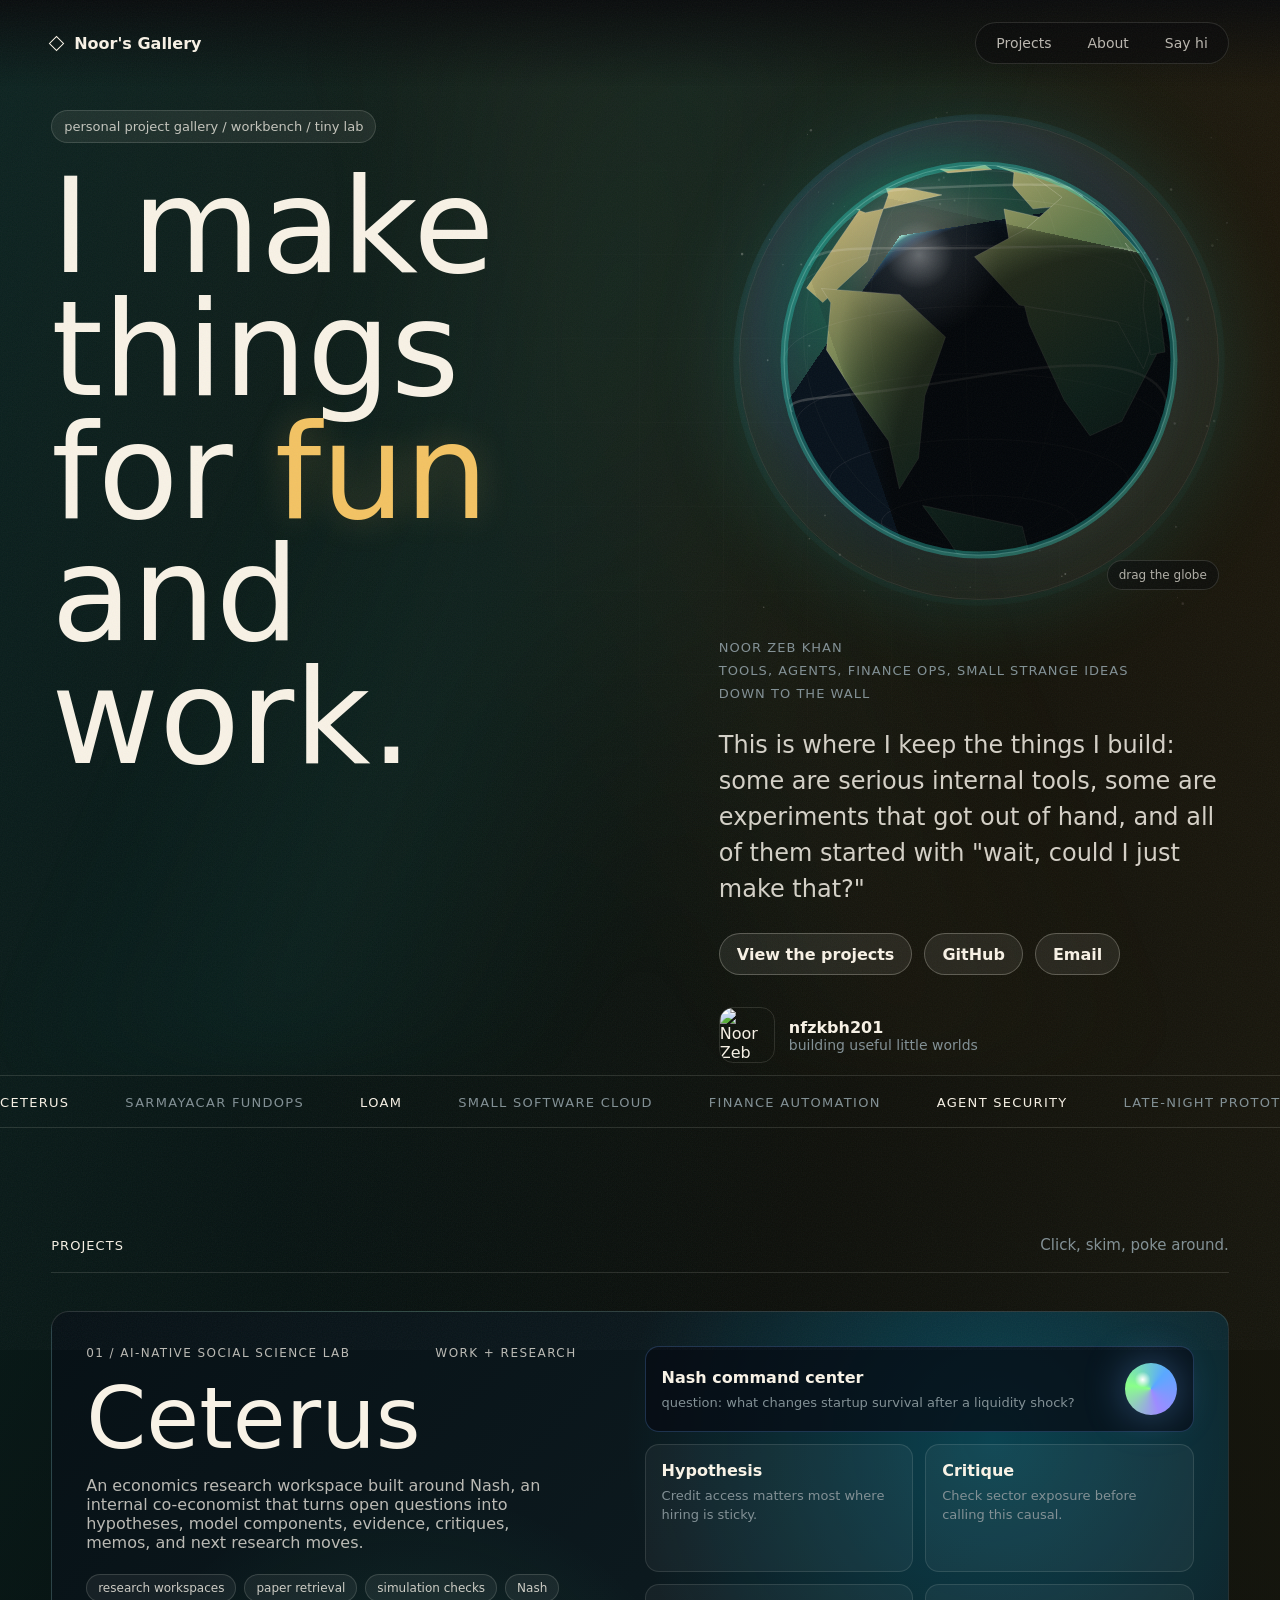
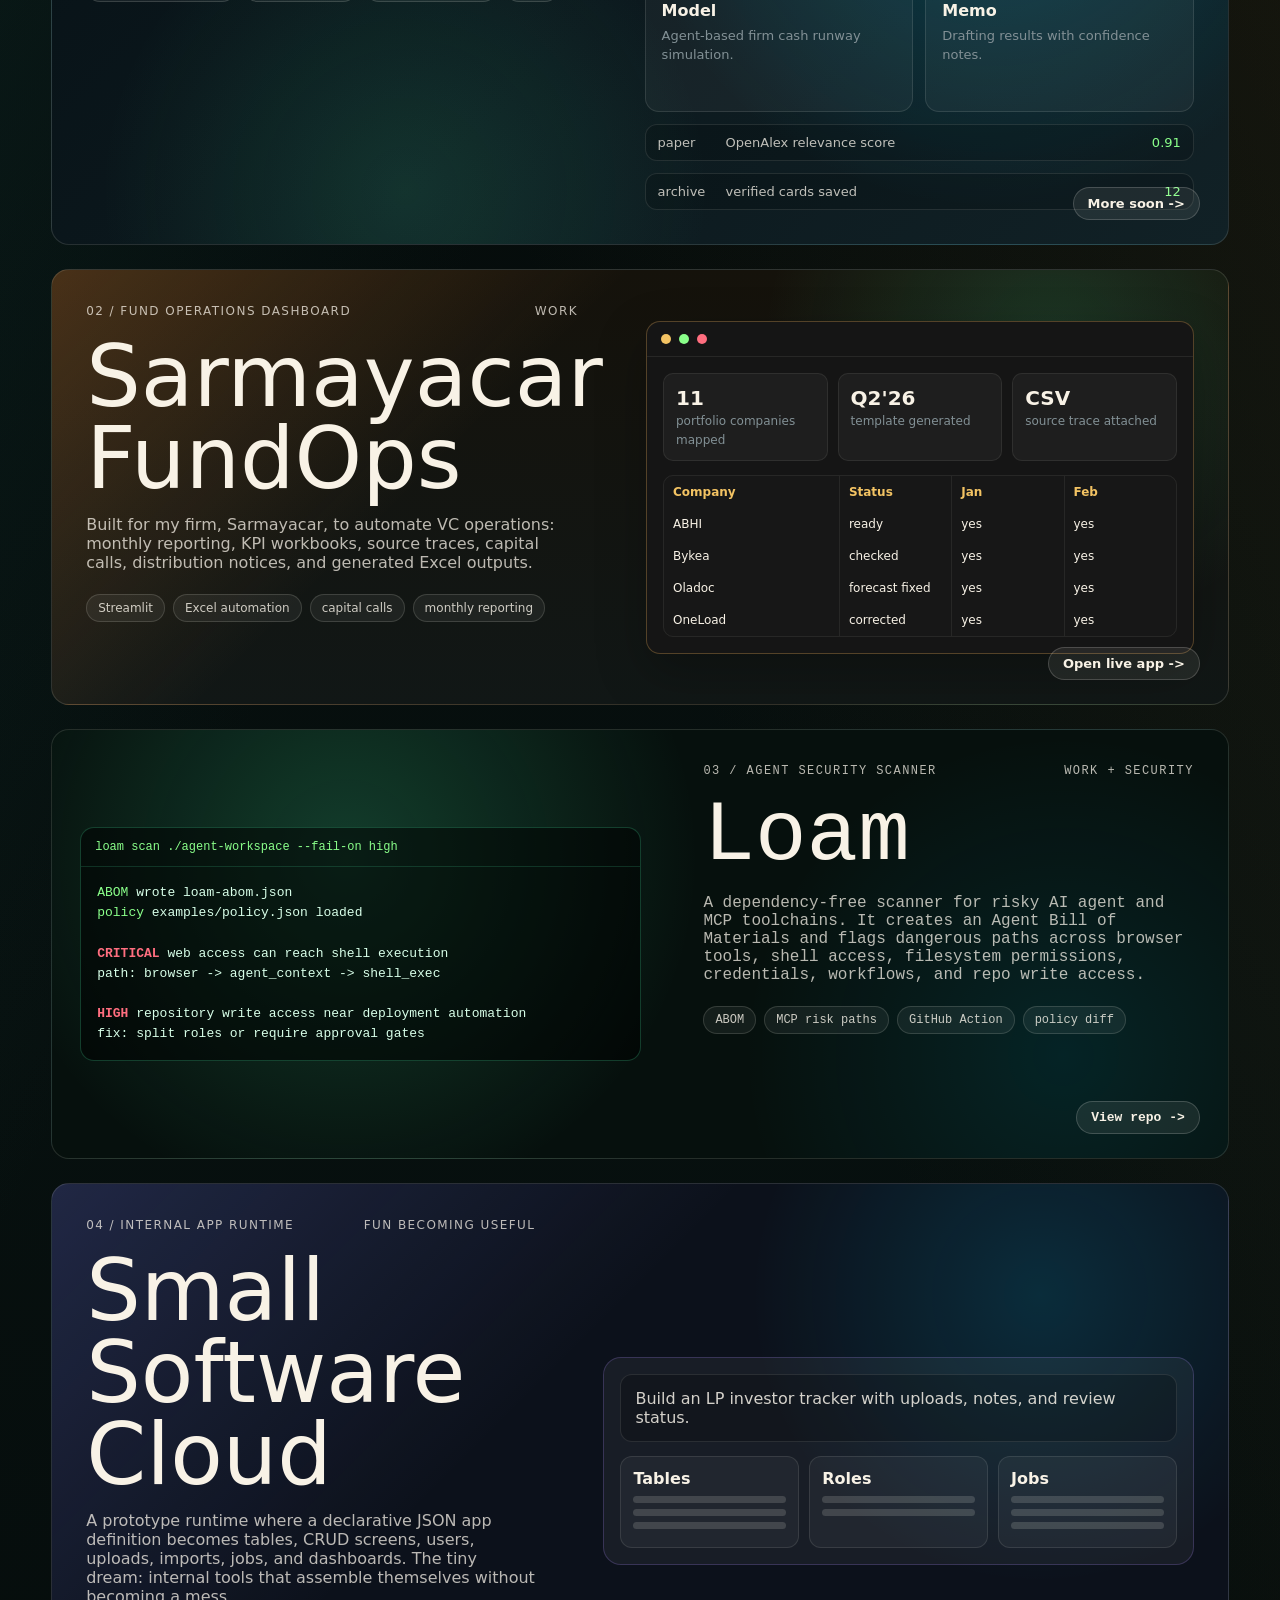
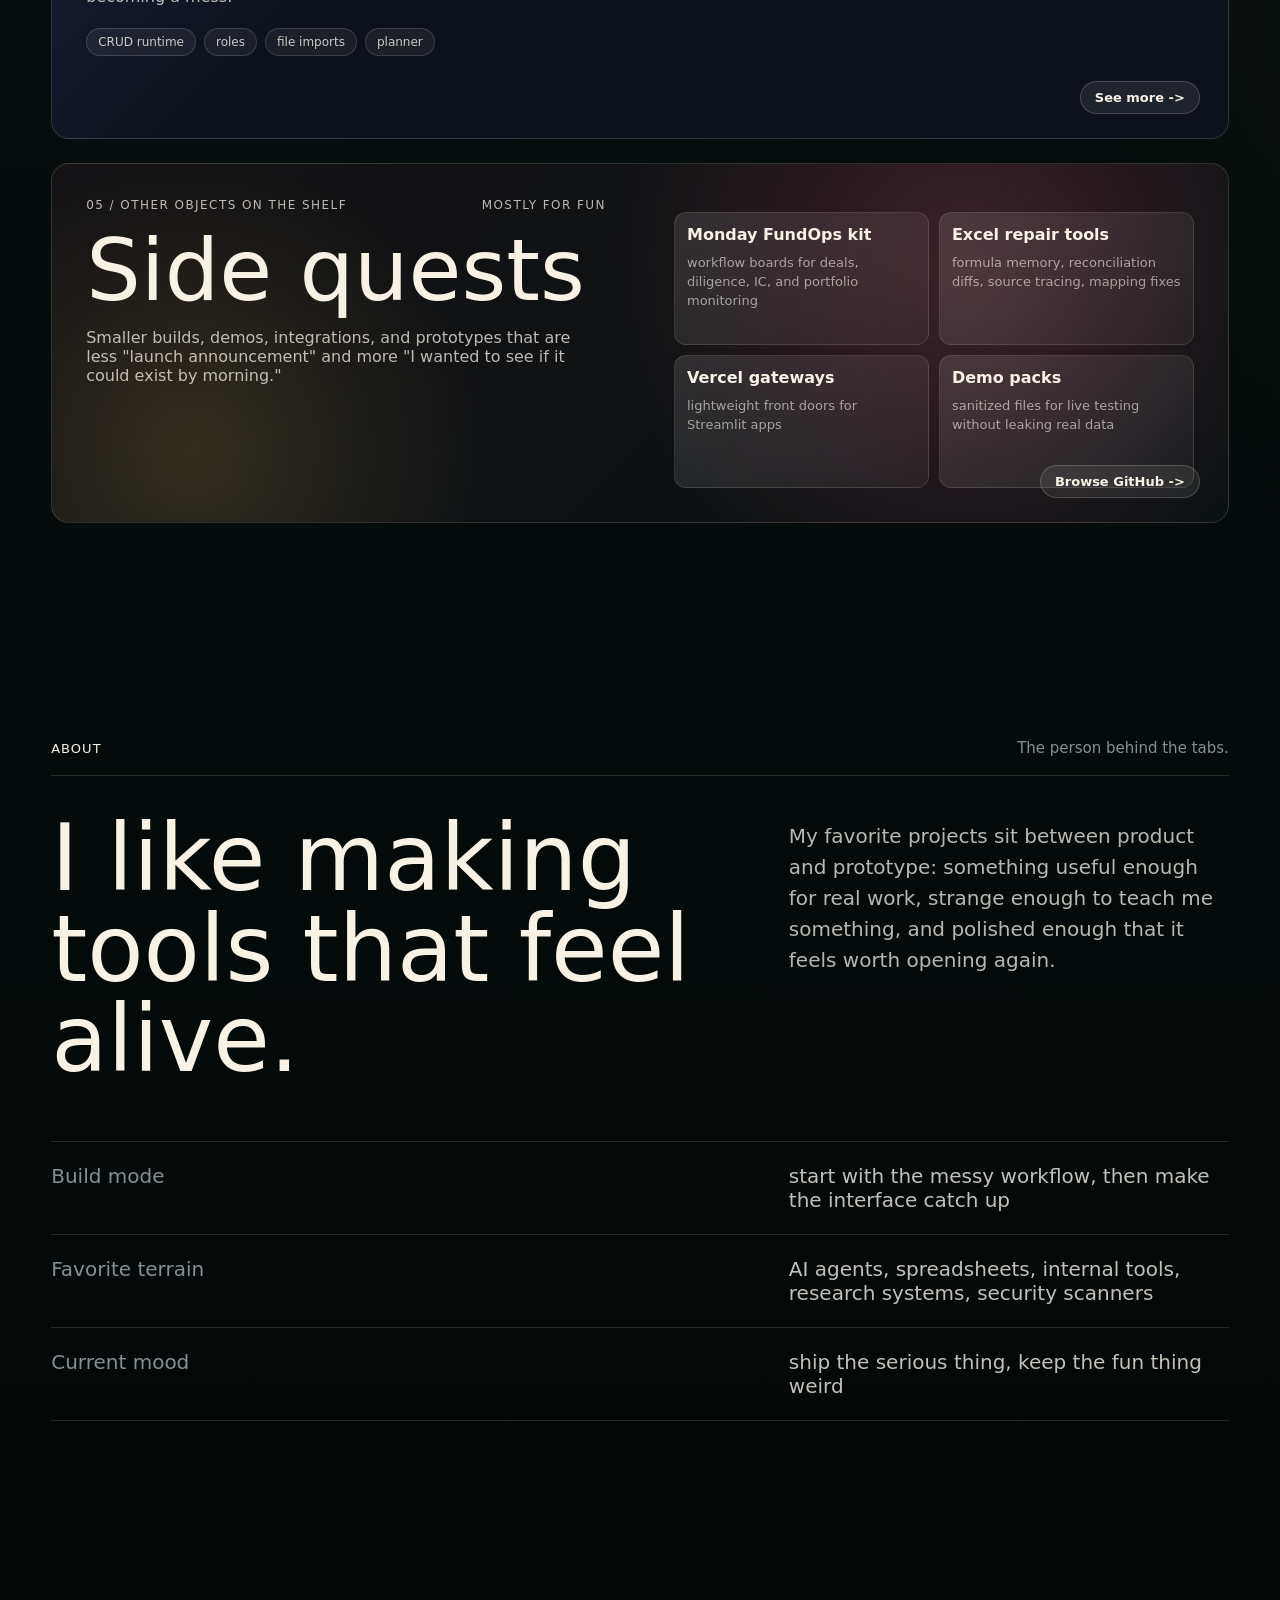
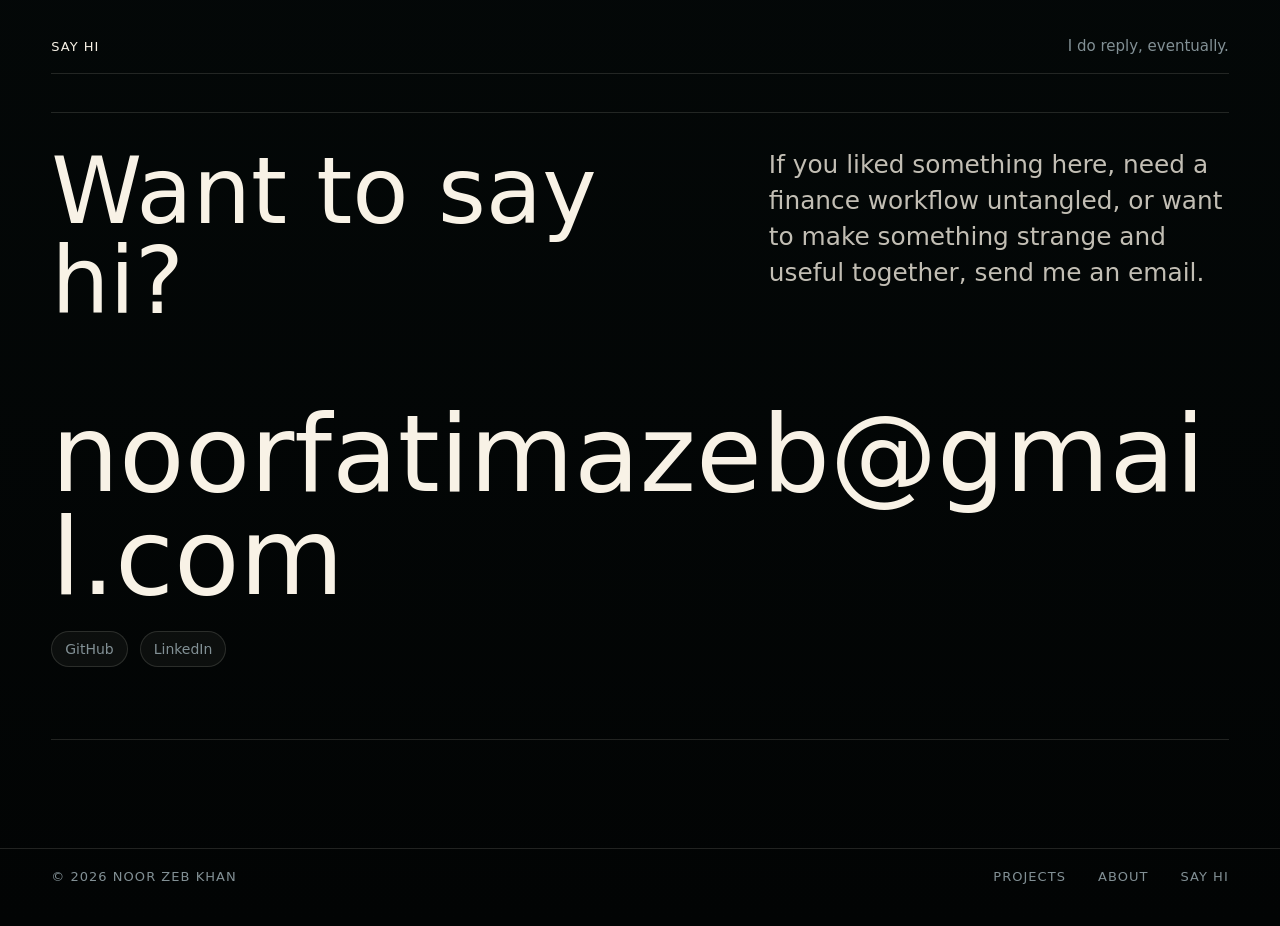
==== commit c990c717: "Make portfolio more alive" ====
--- a/index.html
+++ b/index.html
@@ -11,19 +11,19 @@
     <style>
       :root {
         color-scheme: dark;
-        --bg: #05080a;
-        --panel: #0d1517;
-        --ink: #f8f4e8;
-        --dim: #91a0a5;
-        --line: rgba(248, 244, 232, 0.13);
-        --line-strong: rgba(248, 244, 232, 0.25);
-        --blue: #6aa9ff;
-        --cyan: #00d1ff;
-        --green: #45f2a5;
-        --amber: #ffd166;
-        --rose: #ff5c7a;
-        --orange: #ff9f45;
-        --violet: #7c8cff;
+        --bg: #020404;
+        --panel: #0b1010;
+        --ink: #f8f2e6;
+        --dim: #829095;
+        --line: rgba(248, 242, 230, 0.13);
+        --line-strong: rgba(248, 242, 230, 0.26);
+        --blue: #5aa8ff;
+        --cyan: #2fe7d4;
+        --green: #8aff8a;
+        --amber: #f3c363;
+        --rose: #ff6e7f;
+        --orange: #ff9b54;
+        --violet: #9d8cff;
         --ease: cubic-bezier(0.52, 0.01, 0, 1);
         --max: 1440px;
         --gutter: clamp(20px, 4vw, 60px);
@@ -41,11 +41,9 @@
         margin: 0;
         overflow-x: hidden;
         background:
-          radial-gradient(circle at 18% 16%, rgba(0, 209, 255, 0.16), transparent 24rem),
-          radial-gradient(circle at 86% 12%, rgba(69, 242, 165, 0.12), transparent 22rem),
-          radial-gradient(circle at 74% 86%, rgba(255, 209, 102, 0.1), transparent 26rem),
-          radial-gradient(circle at 12% 88%, rgba(255, 92, 122, 0.08), transparent 24rem),
-          linear-gradient(180deg, #05080a 0%, #071014 48%, #05080a 100%),
+          linear-gradient(116deg, rgba(22, 68, 64, 0.48) 0%, transparent 34%),
+          linear-gradient(248deg, rgba(84, 62, 25, 0.34) 0%, transparent 42%),
+          linear-gradient(180deg, #020404 0%, #07100f 46%, #020404 100%),
           var(--bg);
         color: var(--ink);
         font-family:
@@ -151,6 +149,20 @@
         display: grid;
         align-items: center;
         overflow: hidden;
+      }
+
+      .hero::before {
+        position: absolute;
+        inset: 0;
+        pointer-events: none;
+        content: "";
+        opacity: 0.22;
+        background:
+          linear-gradient(115deg, transparent 0 25%, rgba(47, 231, 212, 0.22) 42%, transparent 61%),
+          linear-gradient(68deg, transparent 0 40%, rgba(243, 195, 99, 0.13) 54%, transparent 72%);
+        filter: blur(42px);
+        transform: translate3d(var(--mx, 0), var(--my, 0), 0);
+        transition: transform 0.8s var(--ease);
       }
 
       .hero::after {
@@ -186,10 +198,8 @@
 
       h1 span {
         display: inline-block;
-        color: transparent;
-        background: linear-gradient(90deg, var(--cyan), var(--green), var(--amber), var(--rose));
-        background-clip: text;
-        -webkit-background-clip: text;
+        color: var(--amber);
+        text-shadow: 0 0 34px rgba(243, 195, 99, 0.22);
       }
 
       .hero-copy {
@@ -210,9 +220,9 @@
 
       .globe-stage {
         position: relative;
-        width: min(430px, 100%);
+        width: min(500px, 100%);
         aspect-ratio: 1;
-        margin: 0 0 26px auto;
+        margin: 0 0 30px auto;
         cursor: grab;
         touch-action: none;
       }
@@ -232,19 +242,18 @@
 
       .globe-stage::before {
         background:
-          radial-gradient(circle at 34% 28%, rgba(255, 255, 255, 0.5), transparent 10%),
-          radial-gradient(circle at 50% 50%, rgba(0, 209, 255, 0.16), transparent 48%),
-          conic-gradient(from 110deg, rgba(0, 209, 255, 0.56), rgba(124, 140, 255, 0.18), rgba(69, 242, 165, 0.46), rgba(255, 209, 102, 0.32), rgba(0, 209, 255, 0.56));
-        filter: blur(22px);
-        opacity: 0.74;
+          linear-gradient(135deg, rgba(47, 231, 212, 0.34), transparent 42%),
+          linear-gradient(315deg, rgba(243, 195, 99, 0.18), transparent 46%);
+        filter: blur(28px);
+        opacity: 0.78;
       }
 
       .globe-stage::after {
-        inset: 4%;
-        border: 1px solid rgba(255, 250, 240, 0.12);
+        inset: 2%;
+        border: 1px solid rgba(248, 242, 230, 0.1);
         box-shadow:
-          inset 0 0 50px rgba(255, 250, 240, 0.08),
-          0 0 80px rgba(0, 209, 255, 0.17);
+          inset 0 0 58px rgba(248, 242, 230, 0.08),
+          0 0 96px rgba(47, 231, 212, 0.16);
       }
 
       #globe {
@@ -270,19 +279,7 @@
       }
 
       .globe-label {
-        position: absolute;
-        z-index: 4;
-        transform: translate(-50%, -50%);
-        border: 1px solid rgba(255, 250, 240, 0.16);
-        border-radius: 999px;
-        padding: 7px 10px;
-        color: rgba(255, 250, 240, 0.82);
-        background: rgba(9, 10, 12, 0.58);
-        box-shadow: 0 10px 34px rgba(0, 0, 0, 0.24);
-        backdrop-filter: blur(14px);
-        font-size: 12px;
-        transition: opacity 0.2s ease;
-        white-space: nowrap;
+        display: none;
       }
 
       .meta {
@@ -862,76 +859,78 @@
         color: var(--dim);
       }
 
-      .contact-grid {
-        display: grid;
-        grid-template-columns: repeat(3, minmax(0, 1fr));
-        gap: 16px;
-      }
-
-      .contact-card {
-        min-height: 174px;
+      .contact-panel {
+        border-top: 1px solid var(--line);
+        border-bottom: 1px solid var(--line);
+        padding: 34px 0 72px;
+      }
+
+      .contact-row {
+        display: grid;
+        grid-template-columns: minmax(0, 1fr) minmax(280px, 460px);
+        gap: 42px;
+        align-items: start;
+      }
+
+      .contact-row h2 {
+        max-width: 10ch;
+        margin: 0;
+        font-size: 5.75rem;
+        font-weight: 400;
+        line-height: 0.98;
+        letter-spacing: 0;
+      }
+
+      .contact-note {
+        margin: 0;
+        color: rgba(248, 242, 230, 0.78);
+        font-size: 1.55rem;
+        line-height: 1.45;
+      }
+
+      .contact-email {
         display: flex;
-        flex-direction: column;
-        justify-content: space-between;
+        width: 100%;
+        margin-top: 76px;
+        color: var(--ink);
+        font-size: 6.7rem;
+        line-height: 0.96;
+        letter-spacing: 0;
+        overflow-wrap: anywhere;
+        transition:
+          color 0.5s var(--ease),
+          transform 0.5s var(--ease),
+          text-shadow 0.5s var(--ease);
+      }
+
+      .contact-email:hover {
+        color: var(--amber);
+        transform: translateX(8px);
+        text-shadow: 0 0 44px rgba(243, 195, 99, 0.18);
+      }
+
+      .contact-meta {
+        display: flex;
+        flex-wrap: wrap;
+        gap: 12px;
+        margin-top: 22px;
+      }
+
+      .contact-meta a {
         border: 1px solid var(--line);
-        border-radius: 18px;
-        padding: 20px;
-        background:
-          linear-gradient(135deg, rgba(255, 255, 255, 0.09), transparent),
-          rgba(255, 250, 240, 0.04);
+        border-radius: 999px;
+        padding: 9px 13px;
+        color: var(--dim);
+        background: rgba(248, 242, 230, 0.045);
+        font-size: 14px;
         transition:
-          transform 0.5s var(--ease),
-          border-color 0.5s var(--ease),
-          background 0.5s var(--ease);
-      }
-
-      .contact-card:hover {
-        transform: translateY(-4px);
-        border-color: rgba(255, 250, 240, 0.28);
-        background:
-          linear-gradient(135deg, rgba(50, 213, 255, 0.12), rgba(255, 101, 127, 0.08)),
-          rgba(255, 250, 240, 0.055);
-      }
-
-      .contact-card > span {
-        color: var(--dim);
-        font-size: 13px;
-        letter-spacing: 0.08em;
-        text-transform: uppercase;
-      }
-
-      .contact-card b {
-        overflow-wrap: anywhere;
-        font-size: 1.8rem;
-        font-weight: 500;
-        line-height: 1.02;
-        letter-spacing: 0;
-      }
-
-      .contact-card b span {
-        display: block;
-        color: inherit;
-        font-size: inherit;
-        letter-spacing: 0;
-        text-transform: none;
-      }
-
-      .contact-link {
-        display: inline-block;
-        font-size: 6.375rem;
-        line-height: 1;
-        letter-spacing: 0;
-        transition:
-          transform 0.6s var(--ease),
-          text-shadow 0.6s var(--ease);
-      }
-
-      .contact-link:hover {
-        transform: translateX(8px);
-        text-shadow:
-          -4px 0 var(--rose),
-          4px 0 var(--blue),
-          0 4px var(--green);
+          color 0.5s var(--ease),
+          border-color 0.5s var(--ease);
+      }
+
+      .contact-meta a:hover {
+        color: var(--ink);
+        border-color: rgba(248, 242, 230, 0.32);
       }
 
       .footer {
@@ -941,6 +940,7 @@
       .footer-row {
         display: flex;
         justify-content: space-between;
+        align-items: center;
         gap: 24px;
         border-top: 1px solid var(--line);
         padding-top: 20px;
@@ -950,6 +950,15 @@
         text-transform: uppercase;
       }
 
+      .footer-links {
+        display: flex;
+        gap: 32px;
+      }
+
+      .footer-links a:hover {
+        color: var(--ink);
+      }
+
       .reveal {
         opacity: 1;
         transform: none;
@@ -966,7 +975,7 @@
       @media (max-width: 960px) {
         .hero-grid,
         .section-head,
-        .contact-grid,
+        .contact-row,
         .tab--ceterus,
         .tab--fundops,
         .tab--loam,
@@ -985,8 +994,13 @@
         }
 
         .section-head h2,
-        .tab h3 {
+        .tab h3,
+        .contact-row h2 {
           font-size: 4.75rem;
+        }
+
+        .contact-email {
+          font-size: 4.8rem;
         }
 
         .globe-stage {
@@ -1028,7 +1042,8 @@
         }
 
         .section-head h2,
-        .tab h3 {
+        .tab h3,
+        .contact-row h2 {
           font-size: 3.25rem;
         }
 
@@ -1036,8 +1051,17 @@
           font-size: 1.2rem;
         }
 
-        .contact-card b {
-          font-size: 1.45rem;
+        .contact-row {
+          gap: 26px;
+        }
+
+        .contact-note {
+          font-size: 1.2rem;
+        }
+
+        .contact-email {
+          margin-top: 40px;
+          font-size: 2.35rem;
         }
 
         .hero-grid {
@@ -1062,6 +1086,7 @@
 
         .footer-row {
           flex-direction: column;
+          align-items: flex-start;
         }
 
         .globe-hint {
@@ -1112,10 +1137,6 @@
             aria-label="Interactive globe showing the project world around Noor's work."
           >
             <canvas id="globe" width="900" height="900"></canvas>
-            <span class="globe-label" data-globe-label="Ceterus" data-lat="38" data-lon="-74">Ceterus</span>
-            <span class="globe-label" data-globe-label="Sarmayacar" data-lat="31" data-lon="74">Sarmayacar</span>
-            <span class="globe-label" data-globe-label="Loam" data-lat="52" data-lon="-1">Loam</span>
-            <span class="globe-label" data-globe-label="GitHub" data-lat="37" data-lon="-122">GitHub</span>
             <span class="globe-hint">drag the globe</span>
           </div>
           <p class="meta">
@@ -1348,28 +1369,21 @@
 
       <section id="contact">
         <div class="wrap">
-          <p class="eyebrow reveal"><span>Say hi</span><small>Or just look around.</small></p>
-          <div class="section-head">
-            <h2 class="reveal">Want to talk about a build?</h2>
-            <p class="reveal">
-              I'm usually somewhere between a spreadsheet, a model, and a half
-              working prototype. Send a note, browse the repos, or find me on
-              LinkedIn.
-            </p>
-          </div>
-          <div class="contact-grid reveal">
-            <a class="contact-card" href="mailto:noorfatimazeb@gmail.com">
-              <span>Email</span>
-              <b><span>noorfatimazeb</span><span>@gmail.com</span></b>
-            </a>
-            <a class="contact-card" href="https://github.com/nfzkbh201">
-              <span>GitHub</span>
-              <b>github.com/nfzkbh201</b>
-            </a>
-            <a class="contact-card" href="https://www.linkedin.com/in/noorzebkhan/">
-              <span>LinkedIn</span>
-              <b><span>linkedin.com/in</span><span>/noorzebkhan</span></b>
-            </a>
+          <p class="eyebrow reveal"><span>Say hi</span><small>I do reply, eventually.</small></p>
+          <div class="contact-panel reveal">
+            <div class="contact-row">
+              <h2>Want to say hi?</h2>
+              <p class="contact-note">
+                If you liked something here, need a finance workflow untangled,
+                or want to make something strange and useful together, send me
+                an email.
+              </p>
+            </div>
+            <a class="contact-email" href="mailto:noorfatimazeb@gmail.com">noorfatimazeb@gmail.com</a>
+            <div class="contact-meta">
+              <a href="https://github.com/nfzkbh201">GitHub</a>
+              <a href="https://www.linkedin.com/in/noorzebkhan/">LinkedIn</a>
+            </div>
           </div>
         </div>
       </section>
@@ -1378,7 +1392,11 @@
     <footer class="footer">
       <div class="wrap footer-row">
         <span>© 2026 Noor Zeb Khan</span>
-        <span>Built for GitHub Pages</span>
+        <div class="footer-links" aria-label="Footer navigation">
+          <a href="#work">Projects</a>
+          <a href="#about">About</a>
+          <a href="#contact">Say hi</a>
+        </div>
       </div>
     </footer>
 
@@ -1394,34 +1412,58 @@
 
       document.querySelectorAll(".reveal").forEach((el) => observer.observe(el));
 
+      const hero = document.querySelector(".hero");
       const globeCanvas = document.querySelector("#globe");
       const globeStage = document.querySelector(".globe-stage");
-      const globeLabels = [...document.querySelectorAll("[data-globe-label]")];
+
+      if (hero) {
+        window.addEventListener("pointermove", (event) => {
+          const x = (event.clientX / window.innerWidth - 0.5) * 22;
+          const y = (event.clientY / window.innerHeight - 0.5) * 18;
+          hero.style.setProperty("--mx", `${x}px`);
+          hero.style.setProperty("--my", `${y}px`);
+        });
+      }
 
       if (globeCanvas && globeStage) {
         const ctx = globeCanvas.getContext("2d");
         const prefersReducedMotion = window.matchMedia("(prefers-reduced-motion: reduce)").matches;
-        const points = [];
-        const arcs = [
-          { from: [31, 74], to: [38, -74], color: "#32d5ff" },
-          { from: [31, 74], to: [52, -1], color: "#43d99d" },
-          { from: [31, 74], to: [37, -122], color: "#ff8a3d" },
-          { from: [52, -1], to: [37, -122], color: "#ac8bff" }
+        const continents = [
+          [[72, -168], [60, -138], [54, -124], [50, -104], [44, -84], [31, -82], [16, -93], [8, -80], [18, -63], [34, -64], [48, -70], [58, -90], [68, -120], [72, -168]],
+          [[13, -82], [7, -76], [-7, -78], [-21, -70], [-38, -62], [-54, -70], [-45, -52], [-26, -44], [-9, -36], [5, -50], [13, -82]],
+          [[83, -74], [73, -20], [62, -18], [59, -44], [70, -62], [83, -74]],
+          [[71, -10], [62, 24], [51, 32], [42, 16], [36, -6], [48, -11], [60, -5], [71, -10]],
+          [[35, -17], [31, 10], [12, 32], [-5, 40], [-28, 30], [-35, 18], [-26, 3], [-5, -11], [17, -16], [35, -17]],
+          [[72, 28], [64, 78], [57, 128], [48, 156], [32, 140], [22, 104], [6, 96], [17, 74], [29, 46], [45, 36], [58, 34], [72, 28]],
+          [[30, 34], [24, 58], [12, 56], [14, 42], [30, 34]],
+          [[24, 68], [7, 80], [9, 91], [23, 88], [29, 77], [24, 68]],
+          [[6, 99], [-7, 115], [-9, 138], [7, 128], [17, 106], [6, 99]],
+          [[-10, 113], [-24, 118], [-39, 145], [-31, 154], [-18, 145], [-10, 113]],
+          [[-62, -64], [-72, 20], [-68, 112], [-74, 178], [-80, -90], [-62, -64]]
         ];
+        const cloudBands = [
+          { lat: 24, tilt: 0.14, speed: 0.45 },
+          { lat: -18, tilt: -0.08, speed: -0.32 },
+          { lat: 52, tilt: 0.1, speed: 0.22 }
+        ];
+        const stars = Array.from({ length: 76 }, (_, index) => {
+          const seed = Math.sin(index * 999) * 10000;
+          const seed2 = Math.sin(index * 377) * 10000;
+          return {
+            x: seed - Math.floor(seed),
+            y: seed2 - Math.floor(seed2),
+            size: 0.5 + ((index * 13) % 9) / 10
+          };
+        });
         let width = 0;
         let height = 0;
         let radius = 0;
-        let rotationX = -0.34;
-        let rotationY = 0.62;
+        let rotationX = -0.28;
+        let rotationY = 0.28;
         let dragging = false;
         let lastX = 0;
         let lastY = 0;
-
-        for (let lat = -60; lat <= 60; lat += 12) {
-          for (let lon = -180; lon < 180; lon += 18) {
-            points.push([lat, lon]);
-          }
-        }
+        let time = 0;
 
         const toRad = (value) => (value * Math.PI) / 180;
 
@@ -1440,8 +1482,7 @@
           return {
             x: width / 2 + x * radius,
             y: height / 2 - y2 * radius,
-            z: z2,
-            visible: z2 > -0.18
+            z: z2
           };
         };
 
@@ -1450,7 +1491,7 @@
           const ratio = Math.min(window.devicePixelRatio || 1, 2);
           width = box.width;
           height = box.height;
-          radius = Math.min(width, height) * 0.36;
+          radius = Math.min(width, height) * 0.39;
           globeCanvas.width = Math.floor(width * ratio);
           globeCanvas.height = Math.floor(height * ratio);
           globeCanvas.style.width = `${width}px`;
@@ -1458,102 +1499,154 @@
           ctx.setTransform(ratio, 0, 0, ratio, 0, 0);
         };
 
-        const drawArc = (from, to, color) => {
-          const a = project(from[0], from[1]);
-          const b = project(to[0], to[1]);
-          if (!a.visible && !b.visible) return;
-
-          const cx = (a.x + b.x) / 2 + (width / 2 - (a.x + b.x) / 2) * 0.25;
-          const cy = (a.y + b.y) / 2 - radius * 0.28;
+        const drawSpherePath = () => {
           ctx.beginPath();
-          ctx.moveTo(a.x, a.y);
-          ctx.quadraticCurveTo(cx, cy, b.x, b.y);
-          ctx.strokeStyle = color;
-          ctx.globalAlpha = 0.36;
-          ctx.lineWidth = 1.6;
+          ctx.arc(width / 2, height / 2, radius, 0, Math.PI * 2);
+        };
+
+        const drawPolyline = (coords, stroke, lineWidth, alpha = 1, extraRotation = 0) => {
+          ctx.beginPath();
+          let active = false;
+          coords.forEach(([lat, lon]) => {
+            const p = project(lat, lon, extraRotation);
+            if (p.z < -0.12) {
+              active = false;
+              return;
+            }
+            if (!active) {
+              ctx.moveTo(p.x, p.y);
+              active = true;
+            } else {
+              ctx.lineTo(p.x, p.y);
+            }
+          });
+          ctx.globalAlpha = alpha;
+          ctx.strokeStyle = stroke;
+          ctx.lineWidth = lineWidth;
           ctx.stroke();
           ctx.globalAlpha = 1;
         };
 
+        const drawLand = () => {
+          continents.forEach((shape) => {
+            const visible = shape.some(([lat, lon]) => project(lat, lon).z > -0.18);
+            if (!visible) return;
+
+            ctx.beginPath();
+            shape.forEach(([lat, lon], index) => {
+              const p = project(lat, lon);
+              if (index === 0) ctx.moveTo(p.x, p.y);
+              else ctx.lineTo(p.x, p.y);
+            });
+            ctx.closePath();
+
+            const land = ctx.createLinearGradient(width * 0.28, height * 0.18, width * 0.76, height * 0.86);
+            land.addColorStop(0, "#c7b879");
+            land.addColorStop(0.34, "#63794a");
+            land.addColorStop(0.68, "#245846");
+            land.addColorStop(1, "#122a2b");
+            ctx.fillStyle = land;
+            ctx.fill();
+            ctx.strokeStyle = "rgba(248, 242, 230, 0.24)";
+            ctx.lineWidth = 0.9;
+            ctx.stroke();
+          });
+        };
+
+        const drawGrid = () => {
+          for (let lat = -60; lat <= 60; lat += 20) {
+            const coords = [];
+            for (let lon = -180; lon <= 180; lon += 4) coords.push([lat, lon]);
+            drawPolyline(coords, "rgba(248, 242, 230, 0.12)", 0.8, 0.75);
+          }
+
+          for (let lon = -180; lon < 180; lon += 30) {
+            const coords = [];
+            for (let lat = -80; lat <= 80; lat += 3) coords.push([lat, lon]);
+            drawPolyline(coords, "rgba(248, 242, 230, 0.08)", 0.7, 0.65);
+          }
+        };
+
+        const drawClouds = () => {
+          cloudBands.forEach((band) => {
+            const coords = [];
+            for (let lon = -190; lon <= 190; lon += 4) {
+              const wobble = Math.sin(toRad(lon * 2.1) + time * band.speed) * 5;
+              coords.push([band.lat + wobble, lon + band.tilt * 45]);
+            }
+            drawPolyline(coords, "rgba(248, 242, 230, 0.34)", 2.4, 0.55, time * band.speed);
+          });
+        };
+
         const drawGlobe = () => {
+          time += 0.01;
           ctx.clearRect(0, 0, width, height);
 
-          const glow = ctx.createRadialGradient(
-            width * 0.38,
-            height * 0.28,
-            radius * 0.08,
-            width / 2,
-            height / 2,
-            radius * 1.12
-          );
-          glow.addColorStop(0, "rgba(255, 255, 255, 0.42)");
-          glow.addColorStop(0.26, "rgba(50, 213, 255, 0.18)");
-          glow.addColorStop(0.68, "rgba(172, 139, 255, 0.08)");
-          glow.addColorStop(1, "rgba(9, 10, 12, 0)");
-
-          ctx.beginPath();
-          ctx.arc(width / 2, height / 2, radius, 0, Math.PI * 2);
-          ctx.fillStyle = glow;
-          ctx.fill();
-          ctx.strokeStyle = "rgba(255, 250, 240, 0.2)";
-          ctx.lineWidth = 1.2;
-          ctx.stroke();
-
-          ctx.save();
-          ctx.beginPath();
-          ctx.arc(width / 2, height / 2, radius, 0, Math.PI * 2);
-          ctx.clip();
-
-          for (let lat = -60; lat <= 60; lat += 20) {
+          stars.forEach((star) => {
+            ctx.globalAlpha = 0.18 + Math.sin(time * 2 + star.x * 10) * 0.08;
+            ctx.fillStyle = "#f8f2e6";
             ctx.beginPath();
-            for (let lon = -180; lon <= 180; lon += 6) {
-              const p = project(lat, lon);
-              if (lon === -180) ctx.moveTo(p.x, p.y);
-              else ctx.lineTo(p.x, p.y);
-            }
-            ctx.strokeStyle = "rgba(255, 250, 240, 0.13)";
-            ctx.lineWidth = 1;
-            ctx.stroke();
-          }
-
-          for (let lon = -180; lon < 180; lon += 30) {
-            ctx.beginPath();
-            for (let lat = -78; lat <= 78; lat += 4) {
-              const p = project(lat, lon);
-              if (lat === -78) ctx.moveTo(p.x, p.y);
-              else ctx.lineTo(p.x, p.y);
-            }
-            ctx.strokeStyle = "rgba(255, 250, 240, 0.09)";
-            ctx.lineWidth = 1;
-            ctx.stroke();
-          }
-
-          arcs.forEach((arc) => drawArc(arc.from, arc.to, arc.color));
-
-          points.forEach(([lat, lon]) => {
-            const p = project(lat, lon);
-            if (!p.visible) return;
-            const size = 1.2 + Math.max(p.z, 0) * 2.2;
-            ctx.beginPath();
-            ctx.arc(p.x, p.y, size, 0, Math.PI * 2);
-            ctx.fillStyle = "rgba(255, 250, 240, 0.58)";
+            ctx.arc(star.x * width, star.y * height, star.size, 0, Math.PI * 2);
             ctx.fill();
           });
-
-          globeLabels.forEach((label) => {
-            const p = project(Number(label.dataset.lat), Number(label.dataset.lon));
-            label.style.left = `${p.x}px`;
-            label.style.top = `${p.y}px`;
-            label.style.opacity = p.visible ? "1" : "0.12";
-          });
+          ctx.globalAlpha = 1;
+
+          const atmosphere = ctx.createRadialGradient(width * 0.36, height * 0.28, radius * 0.2, width / 2, height / 2, radius * 1.38);
+          atmosphere.addColorStop(0, "rgba(248, 242, 230, 0.2)");
+          atmosphere.addColorStop(0.34, "rgba(47, 231, 212, 0.18)");
+          atmosphere.addColorStop(0.72, "rgba(90, 168, 255, 0.13)");
+          atmosphere.addColorStop(1, "rgba(47, 231, 212, 0)");
+          ctx.fillStyle = atmosphere;
+          ctx.beginPath();
+          ctx.arc(width / 2, height / 2, radius * 1.26, 0, Math.PI * 2);
+          ctx.fill();
+
+          drawSpherePath();
+          const ocean = ctx.createRadialGradient(width * 0.36, height * 0.28, radius * 0.08, width * 0.57, height * 0.61, radius);
+          ocean.addColorStop(0, "#95f1db");
+          ocean.addColorStop(0.22, "#246d79");
+          ocean.addColorStop(0.58, "#14324f");
+          ocean.addColorStop(1, "#07111b");
+          ctx.fillStyle = ocean;
+          ctx.fill();
+
+          ctx.save();
+          drawSpherePath();
+          ctx.clip();
+          drawLand();
+          drawGrid();
+          drawClouds();
+
+          const night = ctx.createRadialGradient(width * 0.15, height * 0.18, radius * 0.1, width * 0.78, height * 0.74, radius * 1.16);
+          night.addColorStop(0, "rgba(0, 0, 0, 0)");
+          night.addColorStop(0.5, "rgba(0, 0, 0, 0.12)");
+          night.addColorStop(1, "rgba(0, 0, 0, 0.68)");
+          ctx.fillStyle = night;
+          ctx.fillRect(0, 0, width, height);
 
           ctx.restore();
+
+          const shine = ctx.createRadialGradient(width * 0.38, height * 0.29, 0, width * 0.38, height * 0.29, radius * 0.42);
+          shine.addColorStop(0, "rgba(255, 255, 255, 0.38)");
+          shine.addColorStop(0.42, "rgba(255, 255, 255, 0.08)");
+          shine.addColorStop(1, "rgba(255, 255, 255, 0)");
+          ctx.fillStyle = shine;
+          drawSpherePath();
+          ctx.fill();
+
+          drawSpherePath();
+          ctx.strokeStyle = "rgba(248, 242, 230, 0.26)";
+          ctx.lineWidth = 1.1;
+          ctx.stroke();
+
+          drawSpherePath();
+          ctx.strokeStyle = "rgba(47, 231, 212, 0.32)";
+          ctx.lineWidth = 7;
+          ctx.stroke();
         };
 
         const animateGlobe = () => {
-          if (!dragging && !prefersReducedMotion) {
-            rotationY += 0.0036;
-          }
+          if (!dragging && !prefersReducedMotion) rotationY += 0.0028;
           drawGlobe();
           requestAnimationFrame(animateGlobe);
         };
@@ -1570,7 +1663,7 @@
           const dx = event.clientX - lastX;
           const dy = event.clientY - lastY;
           rotationY += dx * 0.008;
-          rotationX = Math.max(-1.1, Math.min(1.1, rotationX + dy * 0.006));
+          rotationX = Math.max(-0.95, Math.min(0.95, rotationX + dy * 0.006));
           lastX = event.clientX;
           lastY = event.clientY;
         });
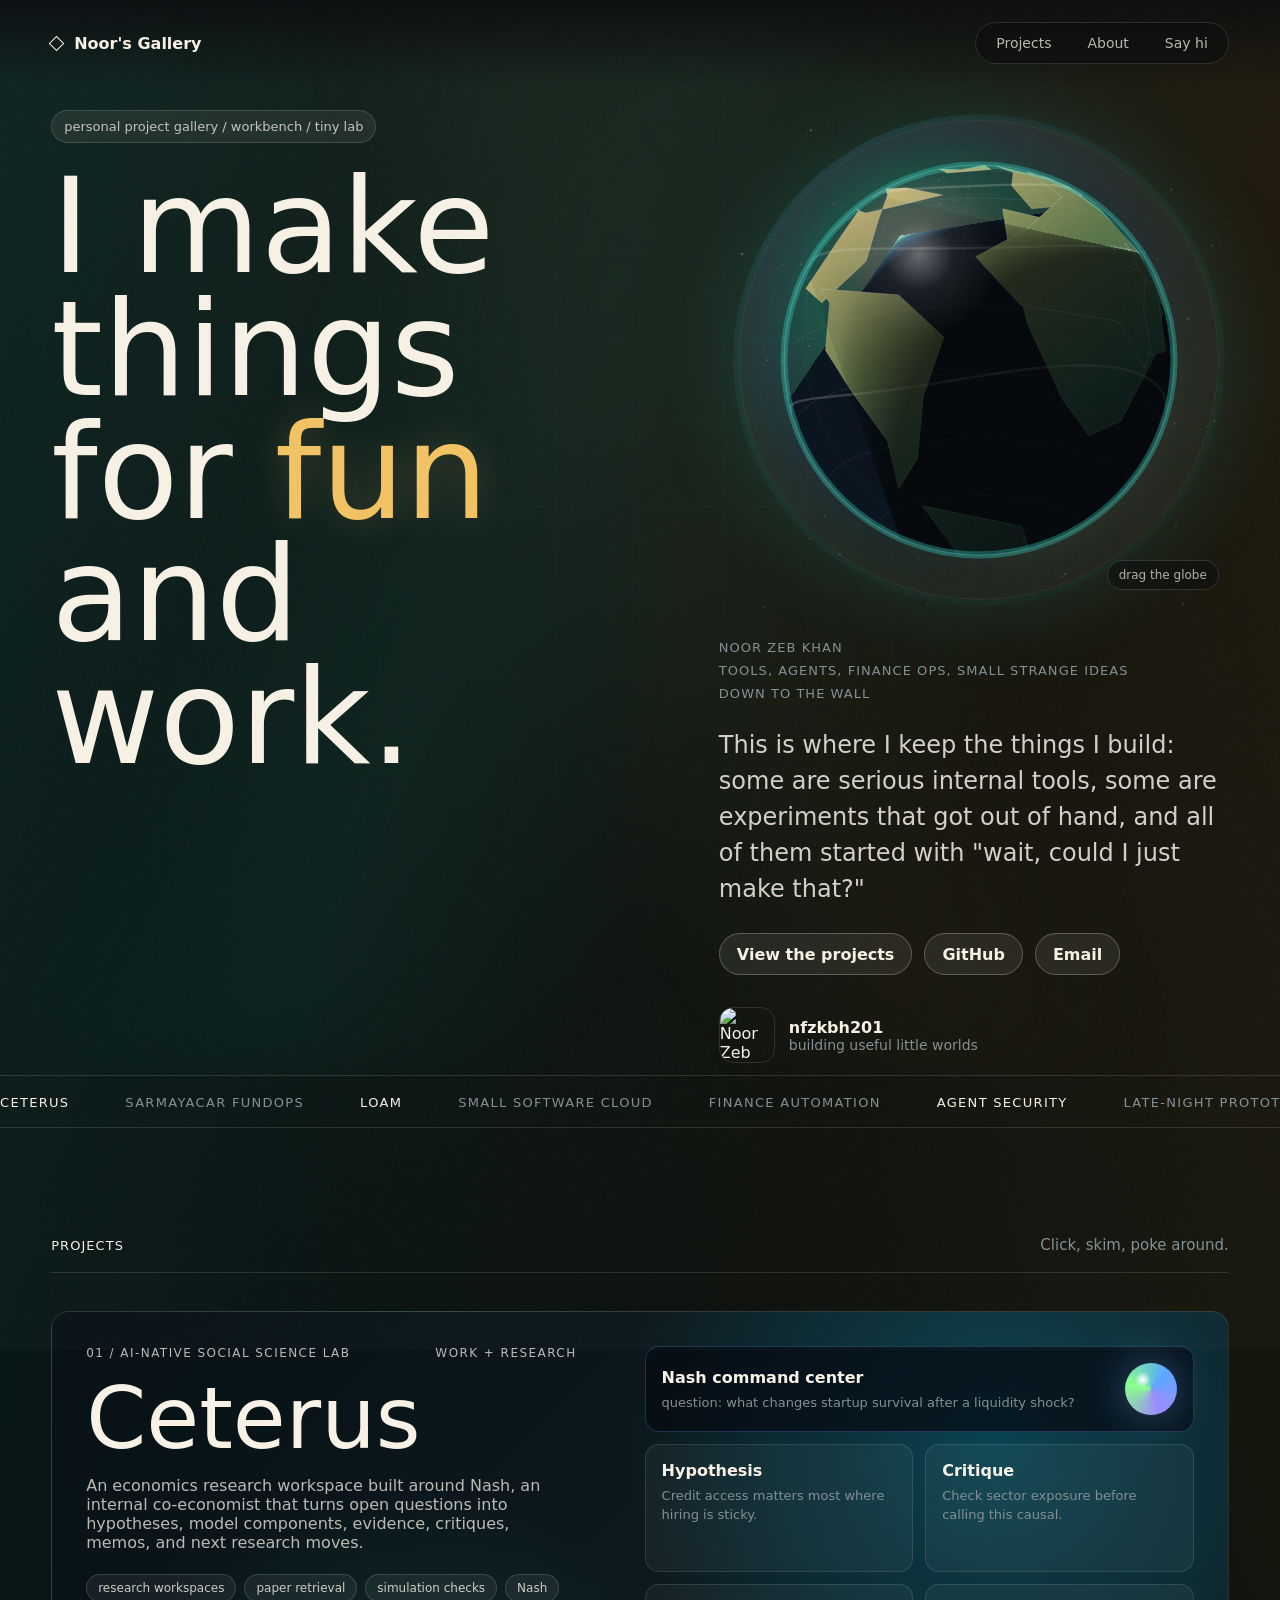
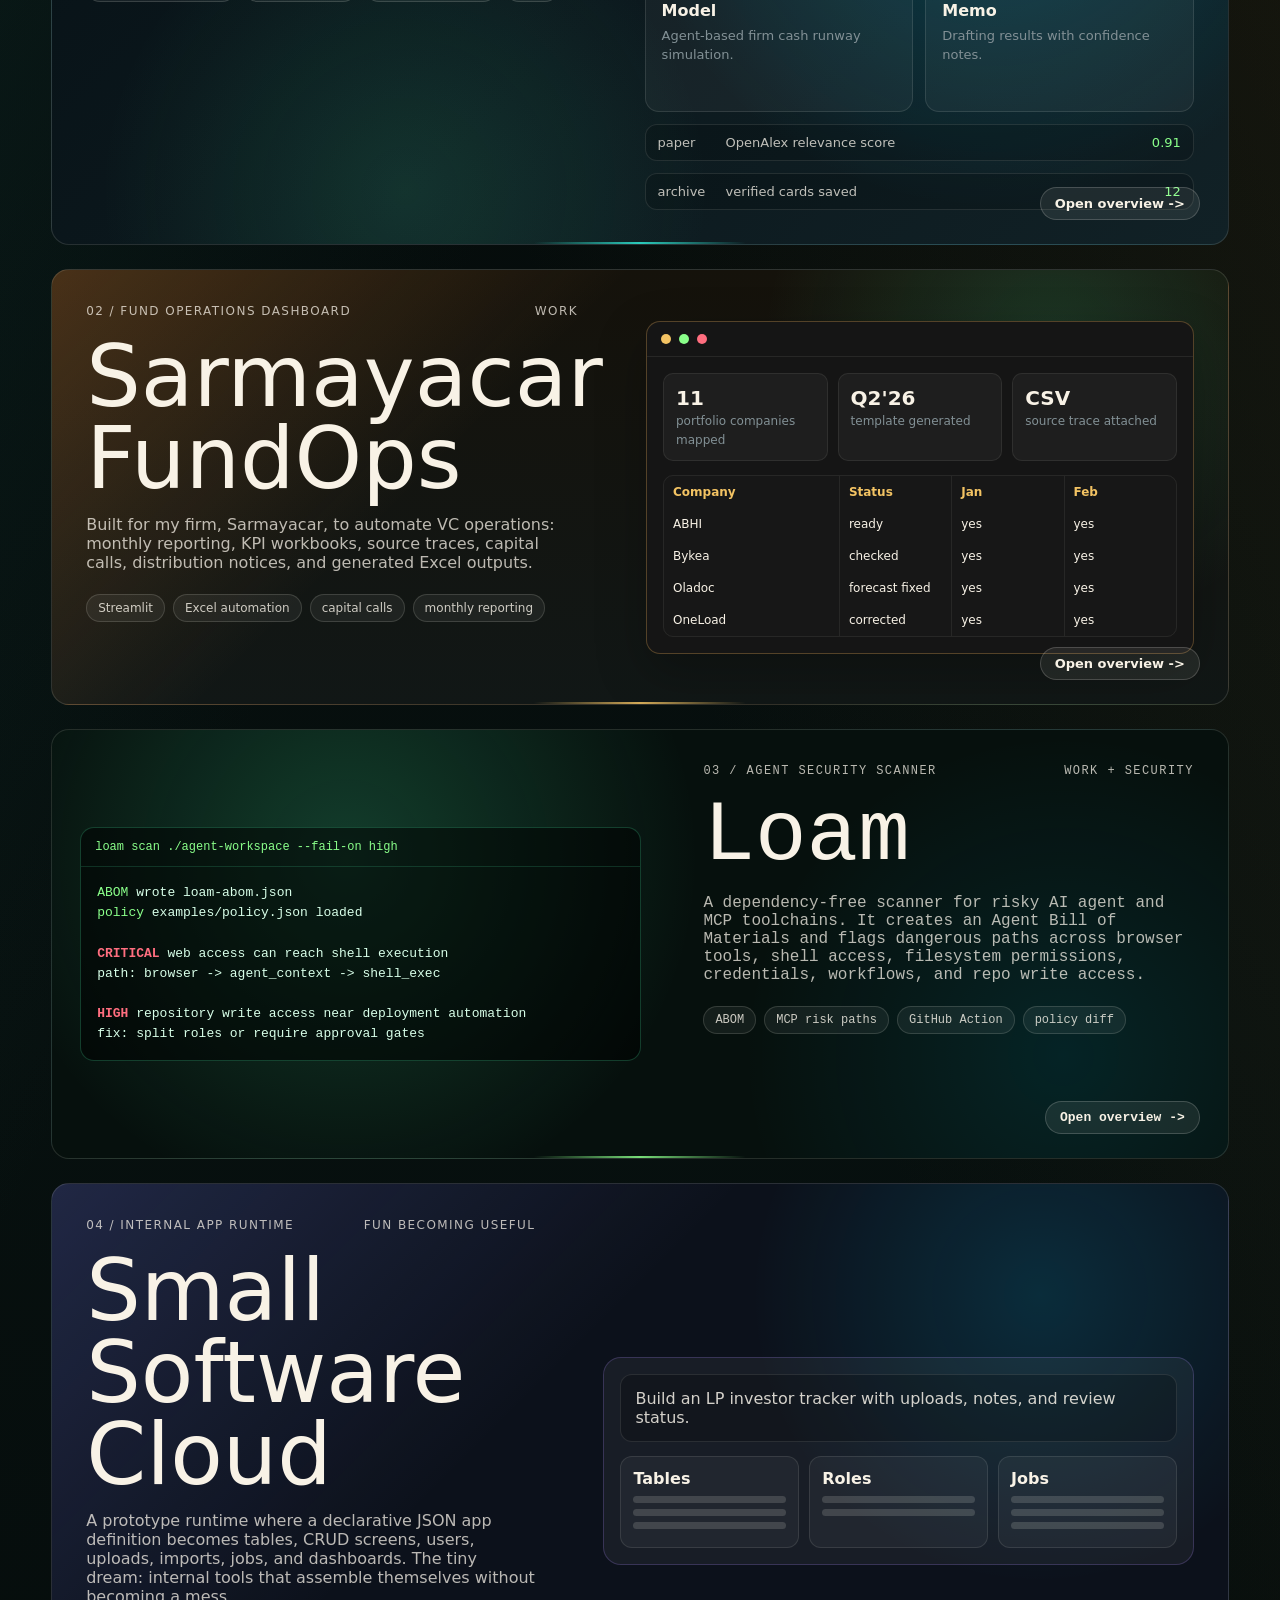
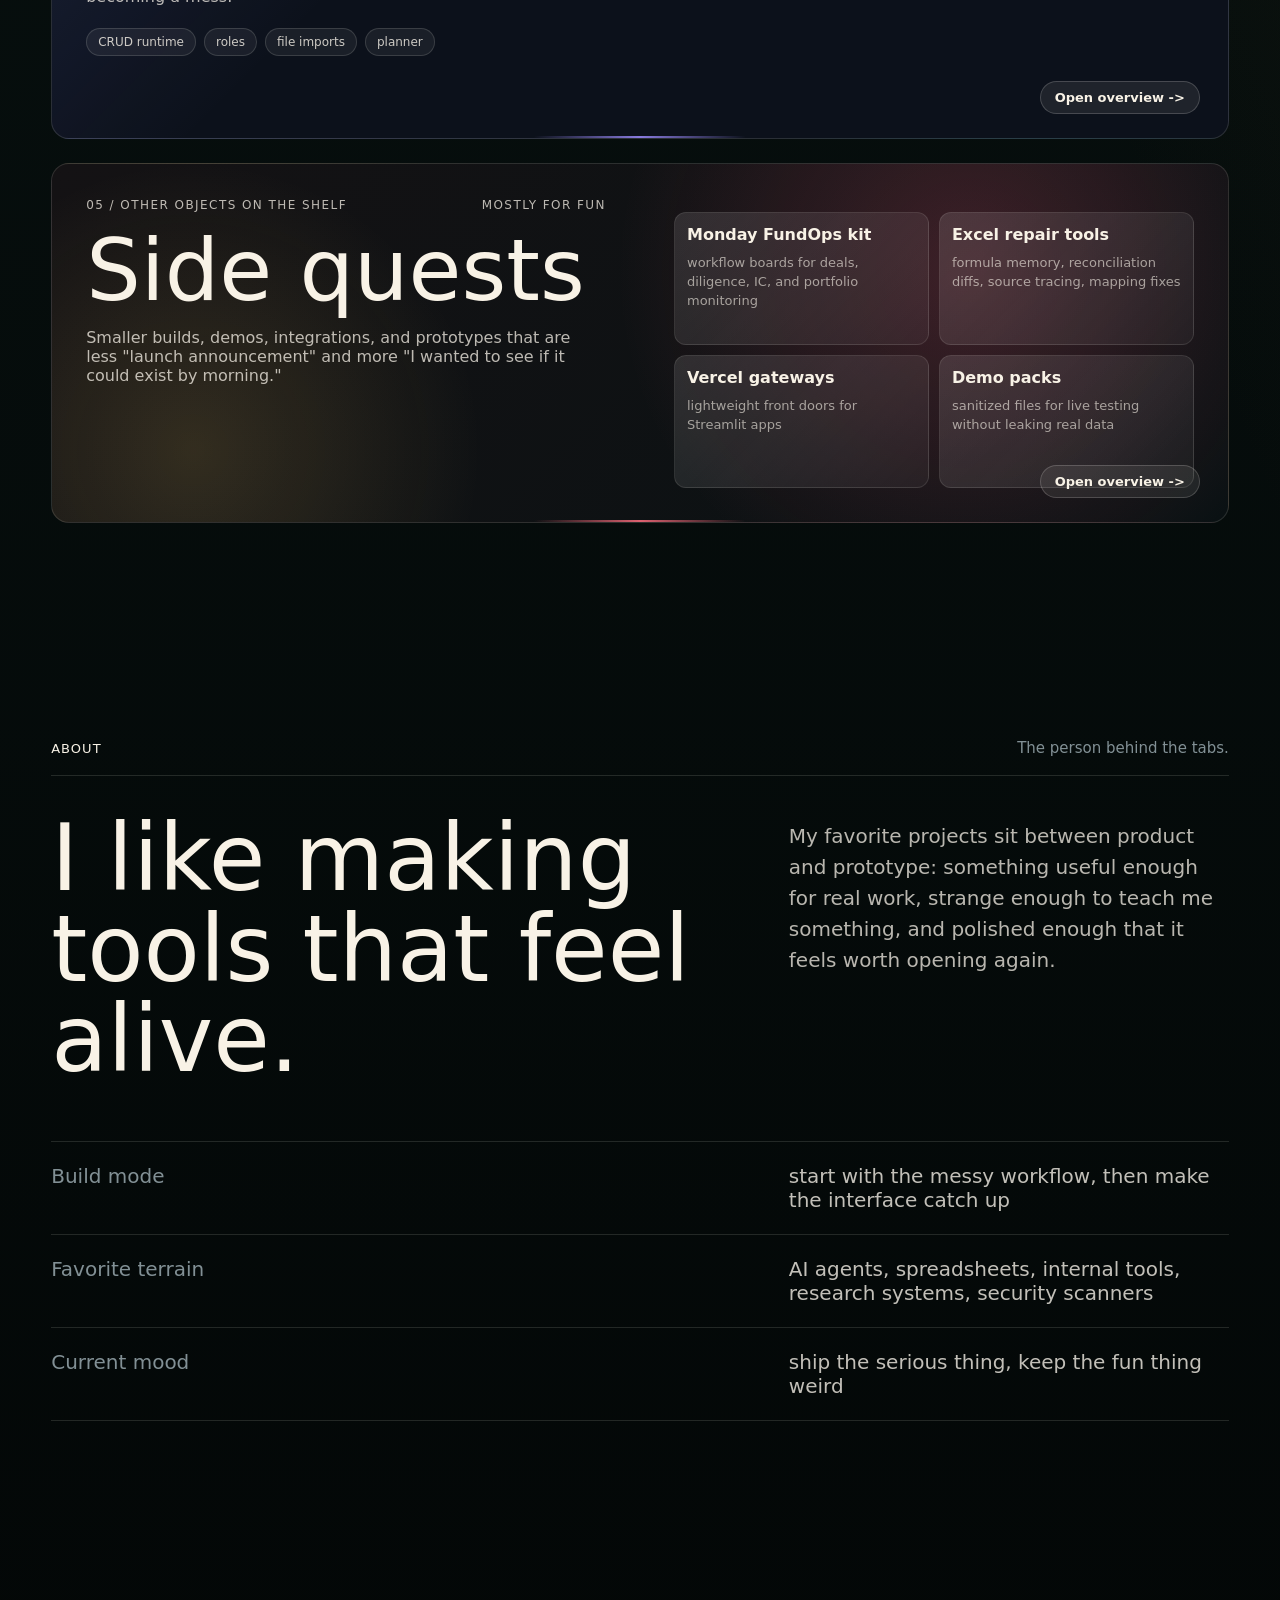
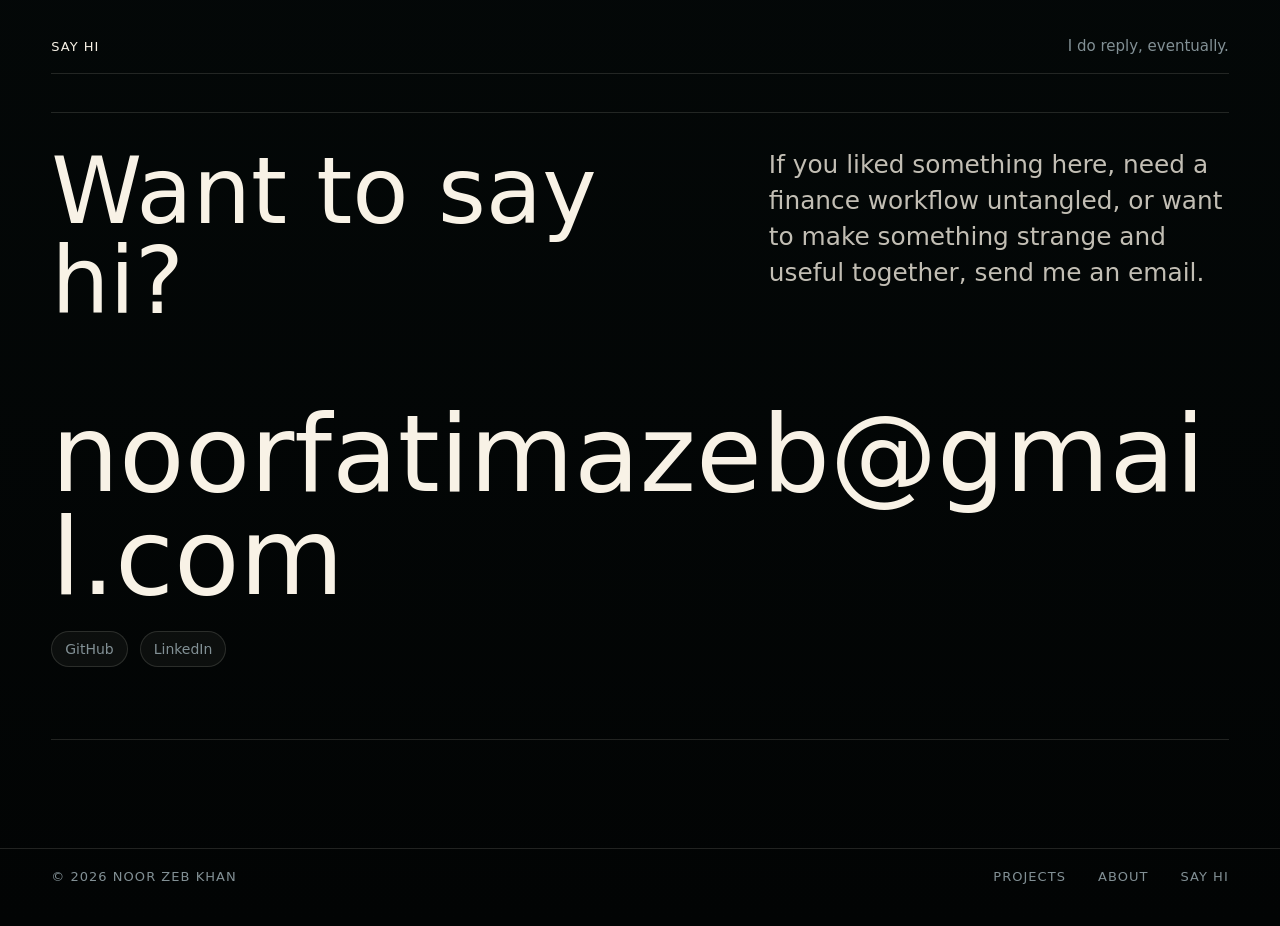
==== commit 738b5a38: "Add project overview gallery" ====
--- a/index.html
+++ b/index.html
@@ -442,6 +442,7 @@
         border: 1px solid var(--line);
         border-radius: 18px;
         background: var(--panel);
+        cursor: pointer;
         transition:
           transform 0.8s var(--ease),
           border-color 0.8s var(--ease),
@@ -452,6 +453,21 @@
         transform: translateY(-6px);
         border-color: rgba(255, 250, 240, 0.32);
         box-shadow: 0 30px 90px rgba(0, 0, 0, 0.38);
+      }
+
+      .tab::after {
+        position: absolute;
+        inset: auto 0 0;
+        height: 2px;
+        content: "";
+        opacity: 0.86;
+        background: linear-gradient(90deg, transparent, var(--tab-accent, var(--cyan)), transparent);
+        transform: scaleX(0.18);
+        transition: transform 0.8s var(--ease);
+      }
+
+      .tab:hover::after {
+        transform: scaleX(1);
       }
 
       .tab-open {
@@ -464,6 +480,8 @@
         padding: 8px 14px;
         color: var(--ink);
         background: rgba(255, 250, 240, 0.08);
+        cursor: pointer;
+        font: inherit;
         font-size: 13px;
         font-weight: 700;
       }
@@ -508,6 +526,7 @@
       }
 
       .tab--ceterus {
+        --tab-accent: var(--cyan);
         display: grid;
         grid-template-columns: minmax(0, 0.95fr) minmax(0, 1.05fr);
         background:
@@ -597,6 +616,7 @@
       }
 
       .tab--fundops {
+        --tab-accent: var(--amber);
         display: grid;
         grid-template-columns: minmax(0, 1fr) minmax(0, 1.1fr);
         background:
@@ -691,6 +711,7 @@
       }
 
       .tab--loam {
+        --tab-accent: var(--green);
         display: grid;
         grid-template-columns: minmax(0, 1.05fr) minmax(0, 0.95fr);
         background:
@@ -746,6 +767,7 @@
       }
 
       .tab--cloud {
+        --tab-accent: var(--violet);
         display: grid;
         grid-template-columns: minmax(0, 0.88fr) minmax(0, 1.12fr);
         background:
@@ -803,6 +825,7 @@
       }
 
       .tab--play {
+        --tab-accent: var(--rose);
         min-height: 360px;
         display: grid;
         grid-template-columns: minmax(0, 1fr) minmax(0, 1fr);
@@ -959,6 +982,165 @@
         color: var(--ink);
       }
 
+      .project-modal {
+        width: min(1040px, calc(100% - 32px));
+        max-height: min(820px, calc(100vh - 40px));
+        overflow: hidden;
+        border: 1px solid rgba(248, 242, 230, 0.18);
+        border-radius: 24px;
+        padding: 0;
+        color: var(--ink);
+        background:
+          radial-gradient(circle at 18% 14%, color-mix(in srgb, var(--modal-accent, var(--cyan)) 24%, transparent), transparent 22rem),
+          linear-gradient(145deg, rgba(18, 24, 24, 0.98), rgba(4, 6, 6, 0.98));
+        box-shadow: 0 34px 120px rgba(0, 0, 0, 0.62);
+      }
+
+      .project-modal::backdrop {
+        background: rgba(0, 0, 0, 0.72);
+        backdrop-filter: blur(10px);
+      }
+
+      .project-detail {
+        display: grid;
+        grid-template-columns: minmax(0, 0.95fr) minmax(300px, 0.7fr);
+        gap: 28px;
+        max-height: inherit;
+        overflow: auto;
+        padding: 28px;
+      }
+
+      .project-detail__close {
+        position: absolute;
+        top: 18px;
+        right: 18px;
+        z-index: 2;
+        width: 38px;
+        height: 38px;
+        border: 1px solid rgba(248, 242, 230, 0.18);
+        border-radius: 999px;
+        color: var(--ink);
+        background: rgba(248, 242, 230, 0.08);
+        cursor: pointer;
+        font-size: 20px;
+      }
+
+      .project-detail__kicker {
+        margin: 0 0 14px;
+        color: var(--dim);
+        font-size: 12px;
+        letter-spacing: 0.12em;
+        text-transform: uppercase;
+      }
+
+      .project-detail h2 {
+        margin: 0;
+        font-size: 5.4rem;
+        font-weight: 400;
+        line-height: 0.95;
+        letter-spacing: 0;
+      }
+
+      .project-detail__summary {
+        max-width: 720px;
+        margin: 24px 0 0;
+        color: rgba(248, 242, 230, 0.78);
+        font-size: 1.25rem;
+        line-height: 1.55;
+      }
+
+      .project-detail__chips,
+      .project-detail__links {
+        display: flex;
+        flex-wrap: wrap;
+        gap: 9px;
+        margin-top: 22px;
+      }
+
+      .project-detail__chips span,
+      .project-detail__links a {
+        border: 1px solid rgba(248, 242, 230, 0.14);
+        border-radius: 999px;
+        padding: 8px 12px;
+        color: rgba(248, 242, 230, 0.78);
+        background: rgba(248, 242, 230, 0.055);
+        font-size: 13px;
+      }
+
+      .project-detail__links a:first-child {
+        color: #020404;
+        border-color: transparent;
+        background: var(--modal-accent, var(--cyan));
+        font-weight: 700;
+      }
+
+      .project-detail__side {
+        display: grid;
+        gap: 14px;
+        align-content: start;
+      }
+
+      .project-detail__panel {
+        border: 1px solid rgba(248, 242, 230, 0.12);
+        border-radius: 18px;
+        padding: 18px;
+        background: rgba(248, 242, 230, 0.045);
+      }
+
+      .project-detail__panel b {
+        display: block;
+        margin-bottom: 12px;
+        color: rgba(248, 242, 230, 0.62);
+        font-size: 12px;
+        letter-spacing: 0.1em;
+        text-transform: uppercase;
+      }
+
+      .project-detail__panel ul {
+        display: grid;
+        gap: 10px;
+        margin: 0;
+        padding: 0;
+        list-style: none;
+        color: rgba(248, 242, 230, 0.8);
+      }
+
+      .project-detail__panel li::before {
+        content: "";
+        display: inline-block;
+        width: 7px;
+        height: 7px;
+        margin-right: 10px;
+        border-radius: 999px;
+        background: var(--modal-accent, var(--cyan));
+      }
+
+      .project-detail__mini {
+        min-height: 180px;
+        border: 1px solid rgba(248, 242, 230, 0.12);
+        border-radius: 18px;
+        padding: 18px;
+        background:
+          linear-gradient(135deg, color-mix(in srgb, var(--modal-accent, var(--cyan)) 24%, transparent), transparent),
+          rgba(0, 0, 0, 0.28);
+      }
+
+      .project-detail__meter {
+        height: 10px;
+        margin-top: 12px;
+        overflow: hidden;
+        border-radius: 999px;
+        background: rgba(248, 242, 230, 0.12);
+      }
+
+      .project-detail__meter span {
+        display: block;
+        width: var(--w, 62%);
+        height: 100%;
+        border-radius: inherit;
+        background: var(--modal-accent, var(--cyan));
+      }
+
       .reveal {
         opacity: 1;
         transform: none;
@@ -1003,6 +1185,14 @@
           font-size: 4.8rem;
         }
 
+        .project-detail {
+          grid-template-columns: 1fr;
+        }
+
+        .project-detail h2 {
+          font-size: 4.2rem;
+        }
+
         .globe-stage {
           margin-right: auto;
           margin-left: 0;
@@ -1062,6 +1252,14 @@
         .contact-email {
           margin-top: 40px;
           font-size: 2.35rem;
+        }
+
+        .project-detail {
+          padding: 20px;
+        }
+
+        .project-detail h2 {
+          font-size: 3rem;
         }
 
         .hero-grid {
@@ -1187,7 +1385,7 @@
         <div class="wrap">
           <p class="eyebrow reveal"><span>Projects</span><small>Click, skim, poke around.</small></p>
           <div class="work">
-            <article class="tab tab--ceterus reveal">
+            <article class="tab tab--ceterus reveal" data-project="ceterus" tabindex="0">
               <div class="ceterus-copy">
                 <p class="project-kicker"><span>01 / AI-native social science lab</span><span>work + research</span></p>
                 <h3>Ceterus</h3>
@@ -1220,10 +1418,10 @@
                 <div class="paper-row"><span>paper</span><span>OpenAlex relevance score</span><em>0.91</em></div>
                 <div class="paper-row"><span>archive</span><span>verified cards saved</span><em>12</em></div>
               </div>
-              <a class="tab-open" href="https://github.com/nfzkbh201">More soon -></a>
+              <button class="tab-open" type="button" data-project="ceterus">Open overview -></button>
             </article>
 
-            <article class="tab tab--fundops reveal">
+            <article class="tab tab--fundops reveal" data-project="fundops" tabindex="0">
               <div class="fundops-copy">
                 <p class="project-kicker"><span>02 / Fund operations dashboard</span><span>work</span></p>
                 <h3>Sarmayacar FundOps</h3>
@@ -1258,10 +1456,10 @@
                   </div>
                 </div>
               </div>
-              <a class="tab-open" href="https://srmcr-fund-ops.streamlit.app/">Open live app -></a>
+              <button class="tab-open" type="button" data-project="fundops">Open overview -></button>
             </article>
 
-            <article class="tab tab--loam reveal">
+            <article class="tab tab--loam reveal" data-project="loam" tabindex="0">
               <div class="loam-terminal" aria-hidden="true">
                 <div class="terminal">
                   <div class="term-bar">loam scan ./agent-workspace --fail-on high</div>
@@ -1293,10 +1491,10 @@
                   <span>policy diff</span>
                 </div>
               </div>
-              <a class="tab-open" href="https://github.com/nfzkbh201/loam">View repo -></a>
+              <button class="tab-open" type="button" data-project="loam">Open overview -></button>
             </article>
 
-            <article class="tab tab--cloud reveal">
+            <article class="tab tab--cloud reveal" data-project="cloud" tabindex="0">
               <div class="cloud-copy">
                 <p class="project-kicker"><span>04 / Internal app runtime</span><span>fun becoming useful</span></p>
                 <h3>Small Software Cloud</h3>
@@ -1323,10 +1521,10 @@
                   </div>
                 </div>
               </div>
-              <a class="tab-open" href="https://github.com/nfzkbh201">See more -></a>
+              <button class="tab-open" type="button" data-project="cloud">Open overview -></button>
             </article>
 
-            <article class="tab tab--play reveal">
+            <article class="tab tab--play reveal" data-project="sidequests" tabindex="0">
               <div class="play-copy">
                 <p class="project-kicker"><span>05 / Other objects on the shelf</span><span>mostly for fun</span></p>
                 <h3>Side quests</h3>
@@ -1342,7 +1540,7 @@
                 <div class="toy"><b>Vercel gateways</b><span>lightweight front doors for Streamlit apps</span></div>
                 <div class="toy"><b>Demo packs</b><span>sanitized files for live testing without leaking real data</span></div>
               </div>
-              <a class="tab-open" href="https://github.com/nfzkbh201?tab=repositories">Browse GitHub -></a>
+              <button class="tab-open" type="button" data-project="sidequests">Open overview -></button>
             </article>
           </div>
         </div>
@@ -1389,6 +1587,26 @@
       </section>
     </main>
 
+    <dialog class="project-modal" id="project-modal" aria-labelledby="project-title">
+      <button class="project-detail__close" type="button" aria-label="Close project overview">×</button>
+      <div class="project-detail">
+        <div>
+          <p class="project-detail__kicker" id="project-kicker"></p>
+          <h2 id="project-title"></h2>
+          <p class="project-detail__summary" id="project-summary"></p>
+          <div class="project-detail__chips" id="project-chips"></div>
+          <div class="project-detail__links" id="project-links"></div>
+        </div>
+        <div class="project-detail__side">
+          <div class="project-detail__mini" id="project-mini"></div>
+          <div class="project-detail__panel">
+            <b>What it untangles</b>
+            <ul id="project-points"></ul>
+          </div>
+        </div>
+      </div>
+    </dialog>
+
     <footer class="footer">
       <div class="wrap footer-row">
         <span>© 2026 Noor Zeb Khan</span>
@@ -1411,6 +1629,175 @@
       );
 
       document.querySelectorAll(".reveal").forEach((el) => observer.observe(el));
+
+      const projects = {
+        ceterus: {
+          title: "Ceterus",
+          kicker: "AI-native social science lab / work + research",
+          accent: "#2fe7d4",
+          summary:
+            "A research workspace for turning open-ended economics questions into evidence, hypotheses, critiques, simulations, and memos. It is serious research infrastructure dressed like a command center.",
+          chips: ["Nash", "paper retrieval", "evidence boards", "research memos"],
+          points: [
+            "Turns vague research questions into structured next moves",
+            "Collects and scores papers instead of letting tabs sprawl everywhere",
+            "Keeps critique, model thinking, and memo drafting in one workspace"
+          ],
+          links: [{ label: "GitHub", href: "https://github.com/nfzkbh201" }],
+          mini: [
+            ["Evidence signal", "78%"],
+            ["Research structure", "88%"],
+            ["Late-night curiosity", "96%"]
+          ]
+        },
+        fundops: {
+          title: "Sarmayacar FundOps",
+          kicker: "VC operations suite / real firm workflow",
+          accent: "#f3c363",
+          summary:
+            "Built for my firm, Sarmayacar, to automate the annoying but important parts of VC ops: monthly reporting, KPI workbooks, capital calls, source traces, and generated Excel outputs.",
+          chips: ["Streamlit", "Excel automation", "capital calls", "source traces"],
+          points: [
+            "Cuts repetitive reporting work into repeatable flows",
+            "Keeps source files and generated outputs tied together",
+            "Makes messy finance workflows easier to audit and rerun"
+          ],
+          links: [{ label: "Open live app", href: "https://srmcr-fund-ops.streamlit.app/" }],
+          mini: [
+            ["Manual Excel pain", "22%"],
+            ["Workflow clarity", "86%"],
+            ["VC ops automation", "91%"]
+          ]
+        },
+        loam: {
+          title: "Loam",
+          kicker: "agent security scanner / work + security",
+          accent: "#8aff8a",
+          summary:
+            "A dependency-free scanner for risky AI agent and MCP toolchains. It maps tool access, writes an Agent Bill of Materials, and flags scary paths before they become production incidents.",
+          chips: ["ABOM", "MCP risk paths", "policy diff", "GitHub Action"],
+          points: [
+            "Finds dangerous chains like browser to shell to repo write",
+            "Turns invisible agent permissions into a readable bill of materials",
+            "Keeps security reviews practical enough to run before shipping"
+          ],
+          links: [{ label: "View repo", href: "https://github.com/nfzkbh201/loam" }],
+          mini: [
+            ["Risk visibility", "93%"],
+            ["Dependencies", "4%"],
+            ["Agent chaos", "31%"]
+          ]
+        },
+        cloud: {
+          title: "Small Software Cloud",
+          kicker: "internal app runtime / fun becoming useful",
+          accent: "#9d8cff",
+          summary:
+            "A prototype runtime where a JSON app definition becomes tables, CRUD screens, users, uploads, imports, jobs, and dashboards. The goal is internal tools that assemble quickly without becoming a mess.",
+          chips: ["CRUD runtime", "roles", "uploads", "planner"],
+          points: [
+            "Turns internal-tool ideas into working app surfaces",
+            "Keeps tables, roles, uploads, and jobs in one declarative shape",
+            "Explores how small software can be generated without losing control"
+          ],
+          links: [{ label: "GitHub", href: "https://github.com/nfzkbh201" }],
+          mini: [
+            ["Boilerplate removed", "81%"],
+            ["Internal tool energy", "94%"],
+            ["JSON stubbornness", "67%"]
+          ]
+        },
+        sidequests: {
+          title: "Side quests",
+          kicker: "small builds / experiments and useful scraps",
+          accent: "#ff6e7f",
+          summary:
+            "The shelf for smaller prototypes: Excel repair tools, workflow boards, Vercel gateways, demo packs, and other things that started as 'can I make this by morning?'",
+          chips: ["Excel repairs", "demo packs", "workflow boards", "Vercel gateways"],
+          points: [
+            "Makes small annoyances visible enough to fix",
+            "Turns experiments into reusable pieces for bigger builds",
+            "Keeps the site honest: some projects are polished, some are sparks"
+          ],
+          links: [{ label: "Browse GitHub", href: "https://github.com/nfzkbh201?tab=repositories" }],
+          mini: [
+            ["Useful scraps", "89%"],
+            ["Morning deadline", "73%"],
+            ["Fun weirdness", "97%"]
+          ]
+        }
+      };
+
+      const modal = document.querySelector("#project-modal");
+      const modalClose = document.querySelector(".project-detail__close");
+      const modalKicker = document.querySelector("#project-kicker");
+      const modalTitle = document.querySelector("#project-title");
+      const modalSummary = document.querySelector("#project-summary");
+      const modalChips = document.querySelector("#project-chips");
+      const modalLinks = document.querySelector("#project-links");
+      const modalPoints = document.querySelector("#project-points");
+      const modalMini = document.querySelector("#project-mini");
+
+      const fillList = (container, items, tagName, formatter) => {
+        container.replaceChildren();
+        items.forEach((item) => {
+          const el = document.createElement(tagName);
+          formatter(el, item);
+          container.appendChild(el);
+        });
+      };
+
+      const openProject = (id) => {
+        const project = projects[id];
+        if (!project || !modal) return;
+
+        modal.style.setProperty("--modal-accent", project.accent);
+        modalKicker.textContent = project.kicker;
+        modalTitle.textContent = project.title;
+        modalSummary.textContent = project.summary;
+
+        fillList(modalChips, project.chips, "span", (el, item) => {
+          el.textContent = item;
+        });
+
+        fillList(modalLinks, project.links, "a", (el, item) => {
+          el.textContent = item.label;
+          el.href = item.href;
+          el.target = "_blank";
+          el.rel = "noreferrer";
+        });
+
+        fillList(modalPoints, project.points, "li", (el, item) => {
+          el.textContent = item;
+        });
+
+        modalMini.replaceChildren();
+        project.mini.forEach(([label, width]) => {
+          const row = document.createElement("div");
+          row.innerHTML = `<b>${label}</b><div class="project-detail__meter"><span style="--w:${width}"></span></div>`;
+          modalMini.appendChild(row);
+        });
+
+        modal.showModal();
+      };
+
+      document.querySelectorAll(".tab[data-project]").forEach((card) => {
+        card.addEventListener("click", (event) => {
+          if (event.target.closest("a")) return;
+          openProject(card.dataset.project);
+        });
+        card.addEventListener("keydown", (event) => {
+          if (event.key === "Enter" || event.key === " ") {
+            event.preventDefault();
+            openProject(card.dataset.project);
+          }
+        });
+      });
+
+      modalClose?.addEventListener("click", () => modal.close());
+      modal?.addEventListener("click", (event) => {
+        if (event.target === modal) modal.close();
+      });
 
       const hero = document.querySelector(".hero");
       const globeCanvas = document.querySelector("#globe");
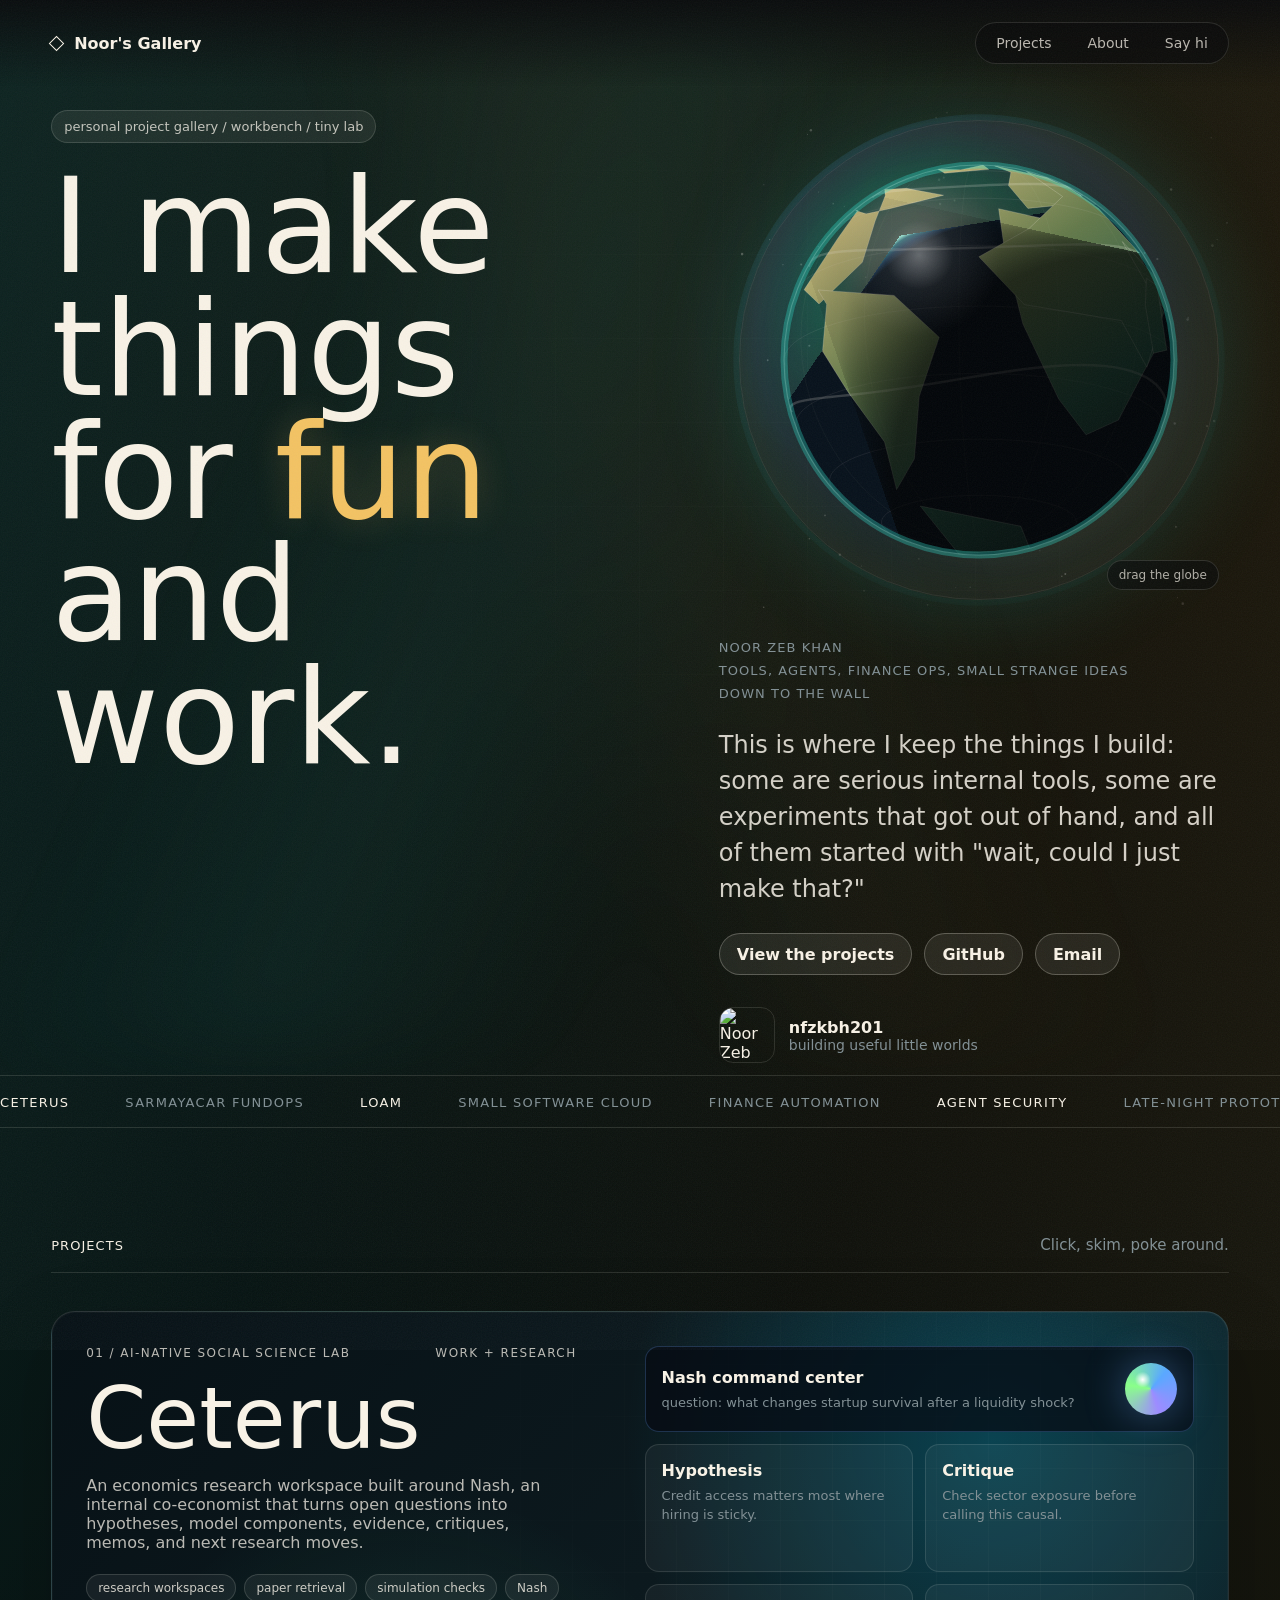
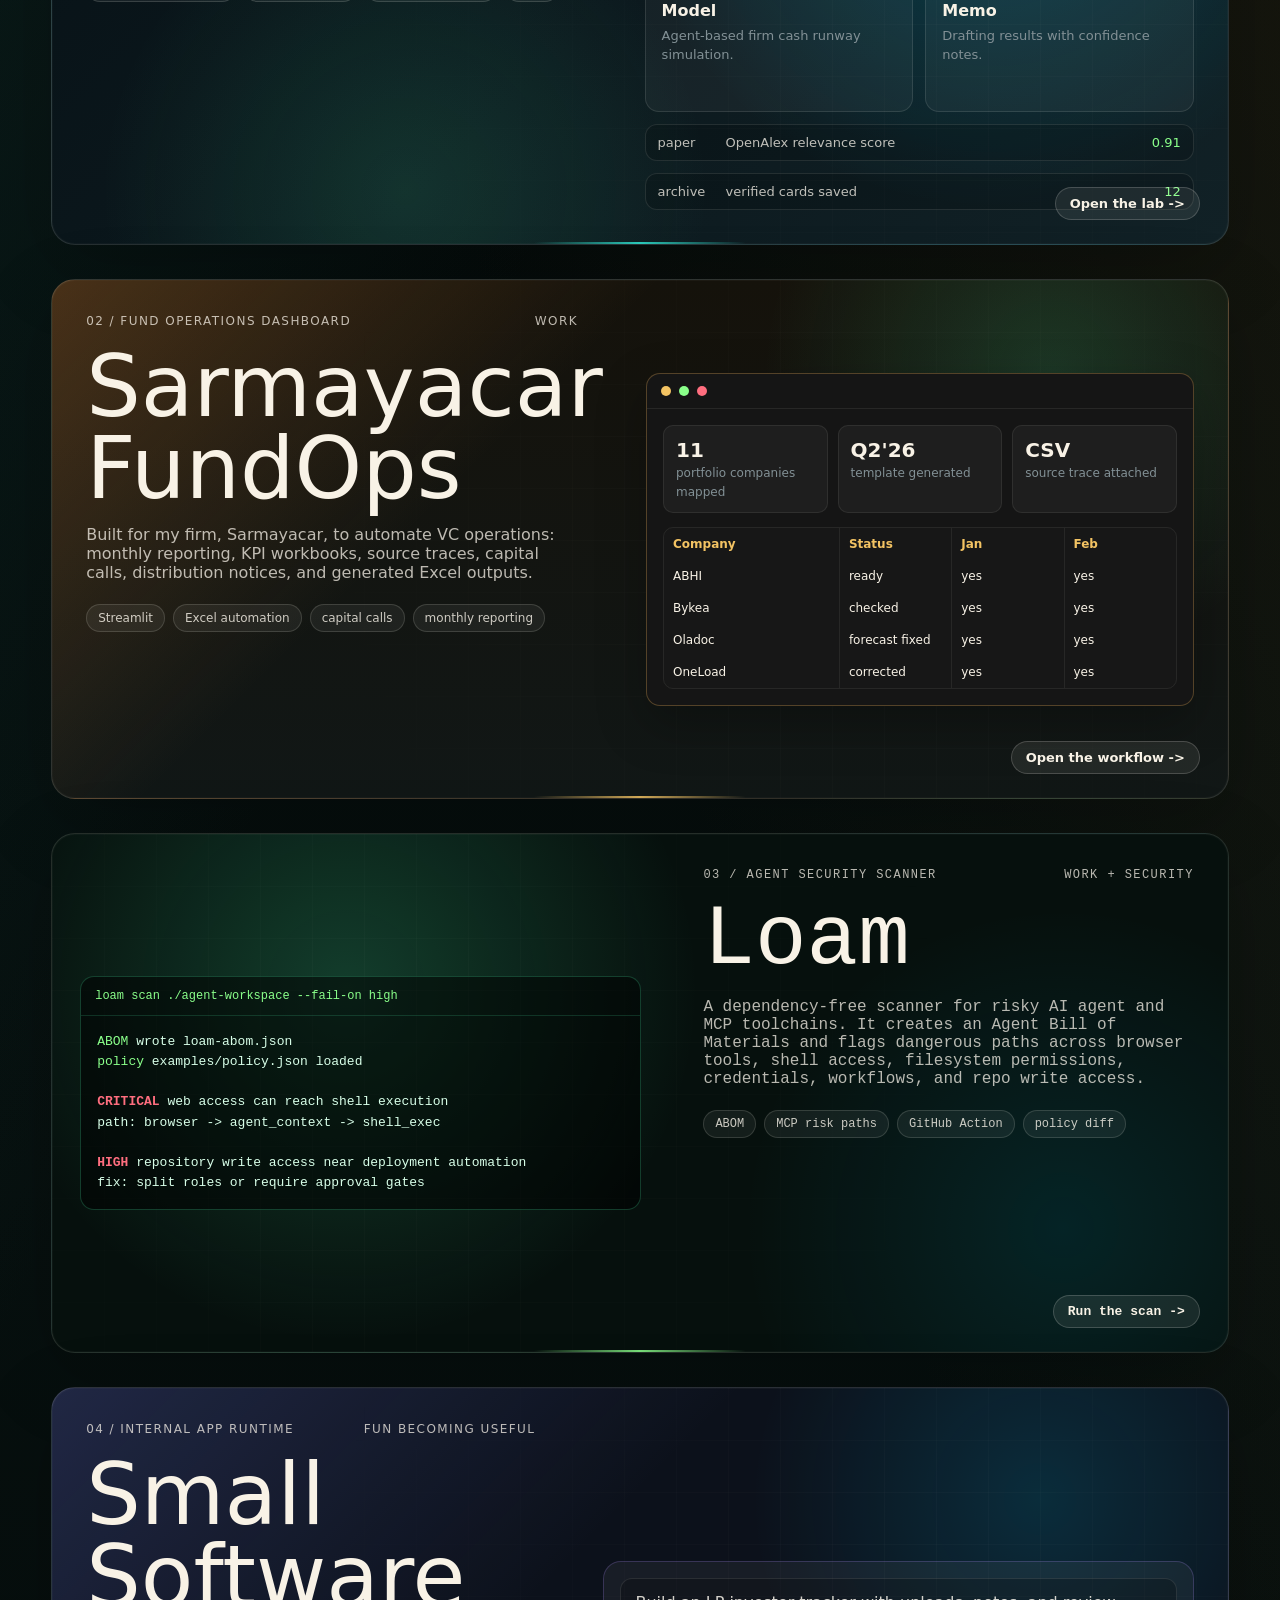
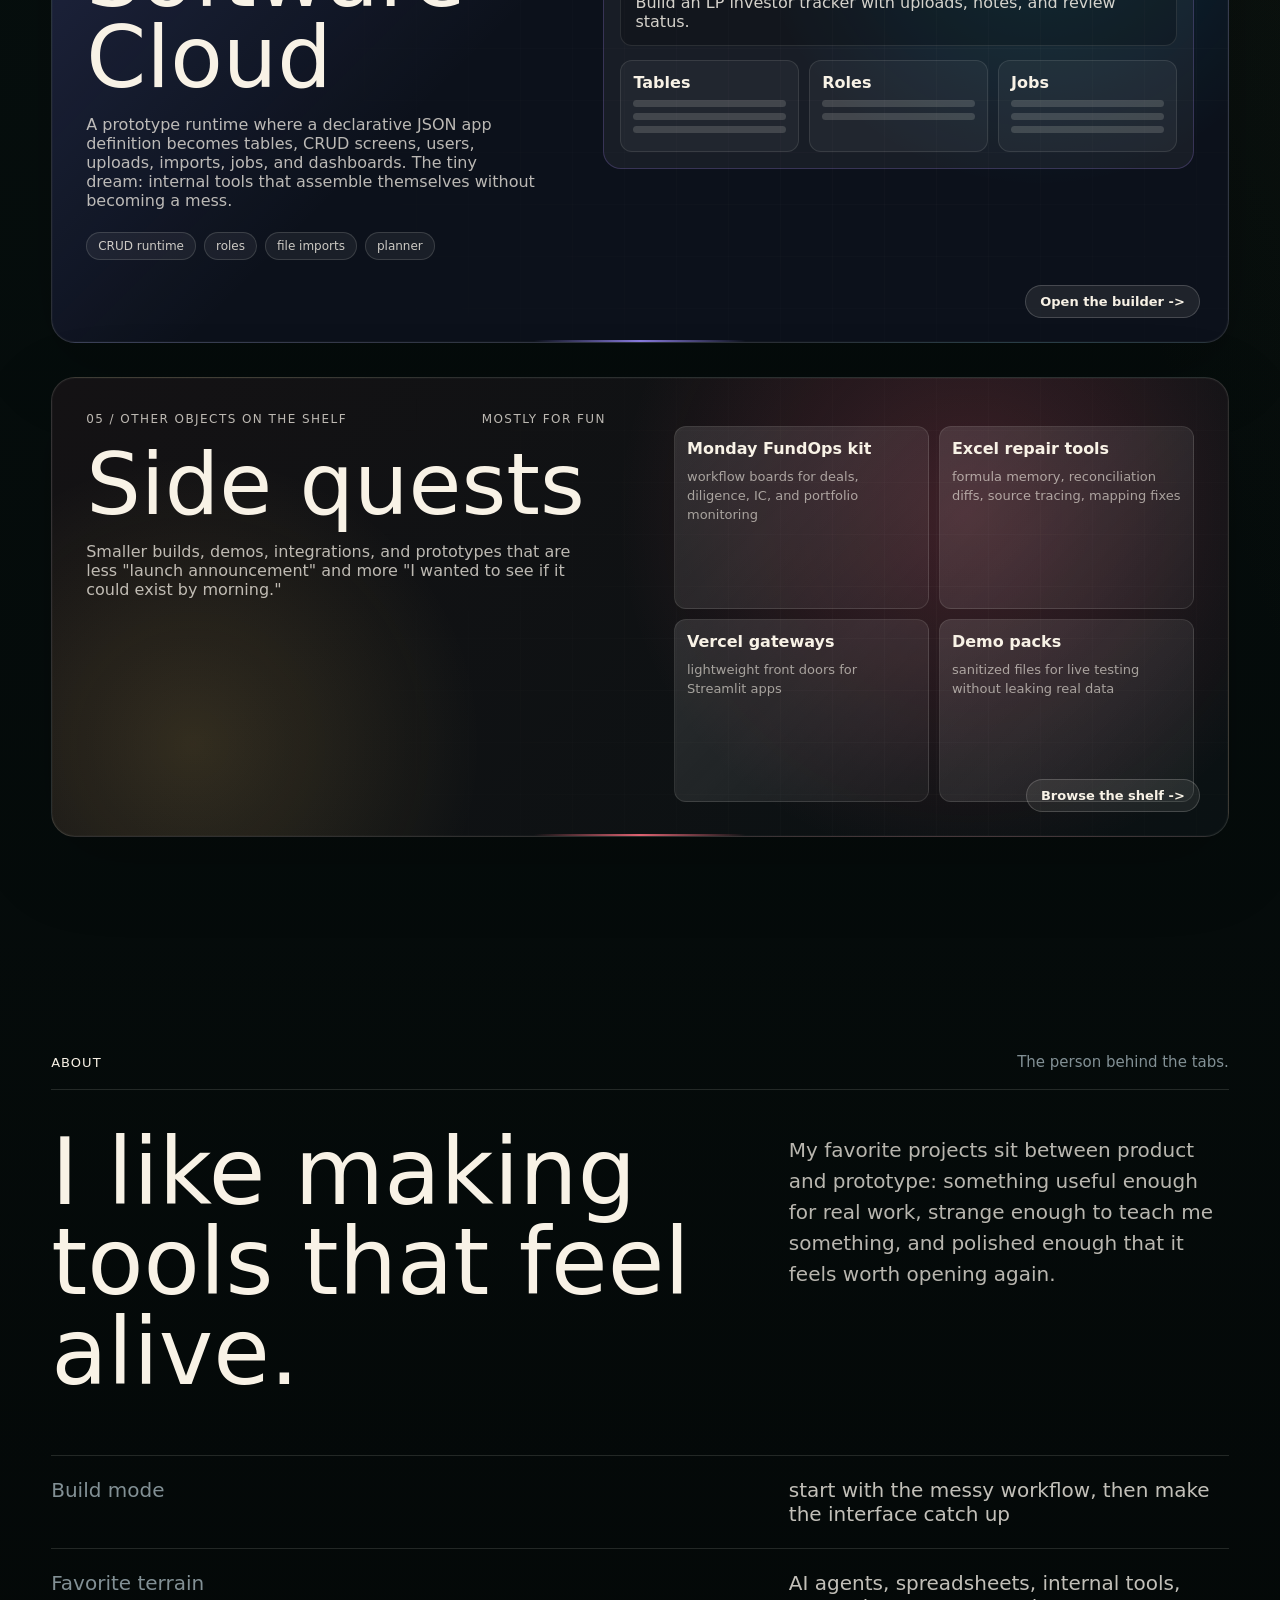
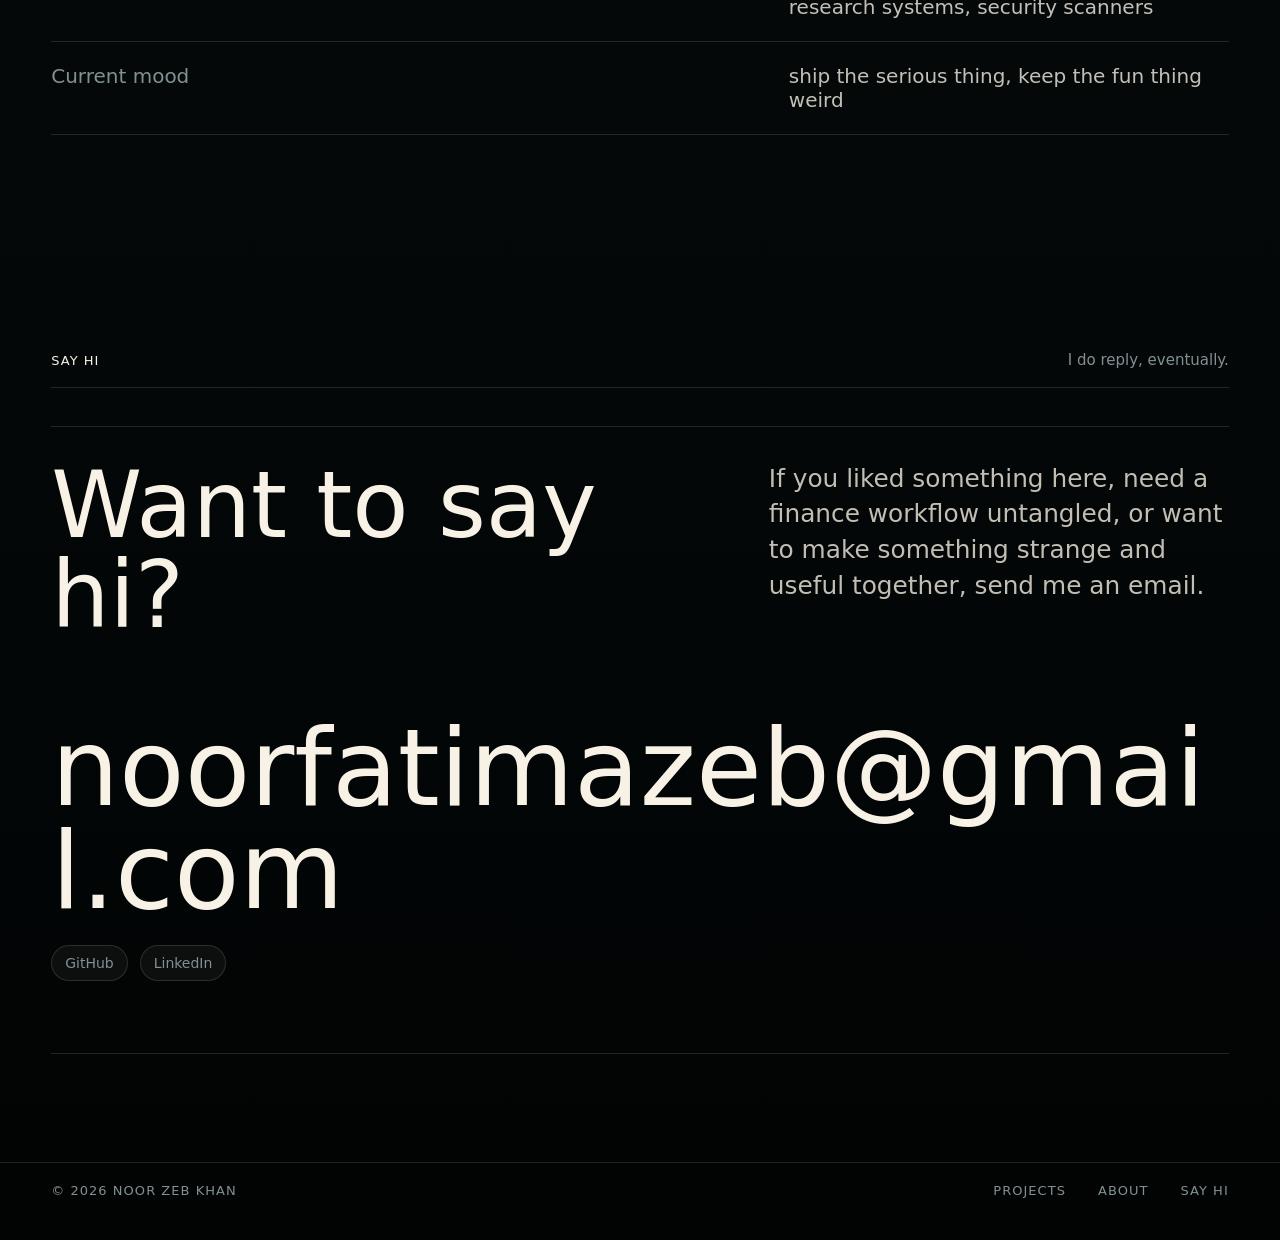
==== commit 96df4759: "Add visual project pages" ====
--- a/index.html
+++ b/index.html
@@ -8,6 +8,7 @@
       content="Noor Zeb Khan's project gallery: tools built for work, curiosity, and the fun of making them real."
     />
     <title>Noor Zeb Khan | Project Gallery</title>
+    <link rel="icon" href="assets/favicon.svg" type="image/svg+xml" />
     <style>
       :root {
         color-scheme: dark;
@@ -431,18 +432,21 @@
 
       .work {
         display: grid;
-        gap: 24px;
+        gap: 34px;
       }
 
       .tab {
         position: relative;
-        min-height: 430px;
+        min-height: 520px;
         overflow: hidden;
         isolation: isolate;
         border: 1px solid var(--line);
-        border-radius: 18px;
+        border-radius: 24px;
         background: var(--panel);
         cursor: pointer;
+        box-shadow:
+          inset 0 0 0 1px rgba(255, 250, 240, 0.025),
+          0 24px 80px rgba(0, 0, 0, 0.2);
         transition:
           transform 0.8s var(--ease),
           border-color 0.8s var(--ease),
@@ -453,6 +457,20 @@
         transform: translateY(-6px);
         border-color: rgba(255, 250, 240, 0.32);
         box-shadow: 0 30px 90px rgba(0, 0, 0, 0.38);
+      }
+
+      .tab::before {
+        position: absolute;
+        inset: 0;
+        z-index: -1;
+        pointer-events: none;
+        content: "";
+        opacity: 0.18;
+        background-image:
+          linear-gradient(rgba(248, 242, 230, 0.14) 1px, transparent 1px),
+          linear-gradient(90deg, rgba(248, 242, 230, 0.14) 1px, transparent 1px);
+        background-size: 52px 52px;
+        mask-image: radial-gradient(circle at var(--focus-x, 62%) var(--focus-y, 42%), #000, transparent 72%);
       }
 
       .tab::after {
@@ -484,6 +502,16 @@
         font: inherit;
         font-size: 13px;
         font-weight: 700;
+        transition:
+          transform 0.5s var(--ease),
+          background 0.5s var(--ease),
+          color 0.5s var(--ease);
+      }
+
+      .tab-open:hover {
+        color: #020404;
+        background: var(--tab-accent, var(--cyan));
+        transform: translateY(-2px);
       }
 
       .project-kicker {
@@ -527,6 +555,8 @@
 
       .tab--ceterus {
         --tab-accent: var(--cyan);
+        --focus-x: 78%;
+        --focus-y: 35%;
         display: grid;
         grid-template-columns: minmax(0, 0.95fr) minmax(0, 1.05fr);
         background:
@@ -617,6 +647,8 @@
 
       .tab--fundops {
         --tab-accent: var(--amber);
+        --focus-x: 70%;
+        --focus-y: 42%;
         display: grid;
         grid-template-columns: minmax(0, 1fr) minmax(0, 1.1fr);
         background:
@@ -712,6 +744,8 @@
 
       .tab--loam {
         --tab-accent: var(--green);
+        --focus-x: 28%;
+        --focus-y: 38%;
         display: grid;
         grid-template-columns: minmax(0, 1.05fr) minmax(0, 0.95fr);
         background:
@@ -768,6 +802,8 @@
 
       .tab--cloud {
         --tab-accent: var(--violet);
+        --focus-x: 74%;
+        --focus-y: 32%;
         display: grid;
         grid-template-columns: minmax(0, 0.88fr) minmax(0, 1.12fr);
         background:
@@ -826,7 +862,9 @@
 
       .tab--play {
         --tab-accent: var(--rose);
-        min-height: 360px;
+        --focus-x: 76%;
+        --focus-y: 48%;
+        min-height: 460px;
         display: grid;
         grid-template-columns: minmax(0, 1fr) minmax(0, 1fr);
         background:
@@ -982,165 +1020,6 @@
         color: var(--ink);
       }
 
-      .project-modal {
-        width: min(1040px, calc(100% - 32px));
-        max-height: min(820px, calc(100vh - 40px));
-        overflow: hidden;
-        border: 1px solid rgba(248, 242, 230, 0.18);
-        border-radius: 24px;
-        padding: 0;
-        color: var(--ink);
-        background:
-          radial-gradient(circle at 18% 14%, color-mix(in srgb, var(--modal-accent, var(--cyan)) 24%, transparent), transparent 22rem),
-          linear-gradient(145deg, rgba(18, 24, 24, 0.98), rgba(4, 6, 6, 0.98));
-        box-shadow: 0 34px 120px rgba(0, 0, 0, 0.62);
-      }
-
-      .project-modal::backdrop {
-        background: rgba(0, 0, 0, 0.72);
-        backdrop-filter: blur(10px);
-      }
-
-      .project-detail {
-        display: grid;
-        grid-template-columns: minmax(0, 0.95fr) minmax(300px, 0.7fr);
-        gap: 28px;
-        max-height: inherit;
-        overflow: auto;
-        padding: 28px;
-      }
-
-      .project-detail__close {
-        position: absolute;
-        top: 18px;
-        right: 18px;
-        z-index: 2;
-        width: 38px;
-        height: 38px;
-        border: 1px solid rgba(248, 242, 230, 0.18);
-        border-radius: 999px;
-        color: var(--ink);
-        background: rgba(248, 242, 230, 0.08);
-        cursor: pointer;
-        font-size: 20px;
-      }
-
-      .project-detail__kicker {
-        margin: 0 0 14px;
-        color: var(--dim);
-        font-size: 12px;
-        letter-spacing: 0.12em;
-        text-transform: uppercase;
-      }
-
-      .project-detail h2 {
-        margin: 0;
-        font-size: 5.4rem;
-        font-weight: 400;
-        line-height: 0.95;
-        letter-spacing: 0;
-      }
-
-      .project-detail__summary {
-        max-width: 720px;
-        margin: 24px 0 0;
-        color: rgba(248, 242, 230, 0.78);
-        font-size: 1.25rem;
-        line-height: 1.55;
-      }
-
-      .project-detail__chips,
-      .project-detail__links {
-        display: flex;
-        flex-wrap: wrap;
-        gap: 9px;
-        margin-top: 22px;
-      }
-
-      .project-detail__chips span,
-      .project-detail__links a {
-        border: 1px solid rgba(248, 242, 230, 0.14);
-        border-radius: 999px;
-        padding: 8px 12px;
-        color: rgba(248, 242, 230, 0.78);
-        background: rgba(248, 242, 230, 0.055);
-        font-size: 13px;
-      }
-
-      .project-detail__links a:first-child {
-        color: #020404;
-        border-color: transparent;
-        background: var(--modal-accent, var(--cyan));
-        font-weight: 700;
-      }
-
-      .project-detail__side {
-        display: grid;
-        gap: 14px;
-        align-content: start;
-      }
-
-      .project-detail__panel {
-        border: 1px solid rgba(248, 242, 230, 0.12);
-        border-radius: 18px;
-        padding: 18px;
-        background: rgba(248, 242, 230, 0.045);
-      }
-
-      .project-detail__panel b {
-        display: block;
-        margin-bottom: 12px;
-        color: rgba(248, 242, 230, 0.62);
-        font-size: 12px;
-        letter-spacing: 0.1em;
-        text-transform: uppercase;
-      }
-
-      .project-detail__panel ul {
-        display: grid;
-        gap: 10px;
-        margin: 0;
-        padding: 0;
-        list-style: none;
-        color: rgba(248, 242, 230, 0.8);
-      }
-
-      .project-detail__panel li::before {
-        content: "";
-        display: inline-block;
-        width: 7px;
-        height: 7px;
-        margin-right: 10px;
-        border-radius: 999px;
-        background: var(--modal-accent, var(--cyan));
-      }
-
-      .project-detail__mini {
-        min-height: 180px;
-        border: 1px solid rgba(248, 242, 230, 0.12);
-        border-radius: 18px;
-        padding: 18px;
-        background:
-          linear-gradient(135deg, color-mix(in srgb, var(--modal-accent, var(--cyan)) 24%, transparent), transparent),
-          rgba(0, 0, 0, 0.28);
-      }
-
-      .project-detail__meter {
-        height: 10px;
-        margin-top: 12px;
-        overflow: hidden;
-        border-radius: 999px;
-        background: rgba(248, 242, 230, 0.12);
-      }
-
-      .project-detail__meter span {
-        display: block;
-        width: var(--w, 62%);
-        height: 100%;
-        border-radius: inherit;
-        background: var(--modal-accent, var(--cyan));
-      }
-
       .reveal {
         opacity: 1;
         transform: none;
@@ -1185,14 +1064,6 @@
           font-size: 4.8rem;
         }
 
-        .project-detail {
-          grid-template-columns: 1fr;
-        }
-
-        .project-detail h2 {
-          font-size: 4.2rem;
-        }
-
         .globe-stage {
           margin-right: auto;
           margin-left: 0;
@@ -1252,14 +1123,6 @@
         .contact-email {
           margin-top: 40px;
           font-size: 2.35rem;
-        }
-
-        .project-detail {
-          padding: 20px;
-        }
-
-        .project-detail h2 {
-          font-size: 3rem;
         }
 
         .hero-grid {
@@ -1385,7 +1248,7 @@
         <div class="wrap">
           <p class="eyebrow reveal"><span>Projects</span><small>Click, skim, poke around.</small></p>
           <div class="work">
-            <article class="tab tab--ceterus reveal" data-project="ceterus" tabindex="0">
+            <article class="tab tab--ceterus reveal" data-href="projects/ceterus.html" tabindex="0">
               <div class="ceterus-copy">
                 <p class="project-kicker"><span>01 / AI-native social science lab</span><span>work + research</span></p>
                 <h3>Ceterus</h3>
@@ -1418,10 +1281,10 @@
                 <div class="paper-row"><span>paper</span><span>OpenAlex relevance score</span><em>0.91</em></div>
                 <div class="paper-row"><span>archive</span><span>verified cards saved</span><em>12</em></div>
               </div>
-              <button class="tab-open" type="button" data-project="ceterus">Open overview -></button>
+              <a class="tab-open" href="projects/ceterus.html">Open the lab -></a>
             </article>
 
-            <article class="tab tab--fundops reveal" data-project="fundops" tabindex="0">
+            <article class="tab tab--fundops reveal" data-href="projects/sarmayacar-fundops.html" tabindex="0">
               <div class="fundops-copy">
                 <p class="project-kicker"><span>02 / Fund operations dashboard</span><span>work</span></p>
                 <h3>Sarmayacar FundOps</h3>
@@ -1456,10 +1319,10 @@
                   </div>
                 </div>
               </div>
-              <button class="tab-open" type="button" data-project="fundops">Open overview -></button>
+              <a class="tab-open" href="projects/sarmayacar-fundops.html">Open the workflow -></a>
             </article>
 
-            <article class="tab tab--loam reveal" data-project="loam" tabindex="0">
+            <article class="tab tab--loam reveal" data-href="projects/loam.html" tabindex="0">
               <div class="loam-terminal" aria-hidden="true">
                 <div class="terminal">
                   <div class="term-bar">loam scan ./agent-workspace --fail-on high</div>
@@ -1491,10 +1354,10 @@
                   <span>policy diff</span>
                 </div>
               </div>
-              <button class="tab-open" type="button" data-project="loam">Open overview -></button>
+              <a class="tab-open" href="projects/loam.html">Run the scan -></a>
             </article>
 
-            <article class="tab tab--cloud reveal" data-project="cloud" tabindex="0">
+            <article class="tab tab--cloud reveal" data-href="projects/small-software-cloud.html" tabindex="0">
               <div class="cloud-copy">
                 <p class="project-kicker"><span>04 / Internal app runtime</span><span>fun becoming useful</span></p>
                 <h3>Small Software Cloud</h3>
@@ -1521,10 +1384,10 @@
                   </div>
                 </div>
               </div>
-              <button class="tab-open" type="button" data-project="cloud">Open overview -></button>
+              <a class="tab-open" href="projects/small-software-cloud.html">Open the builder -></a>
             </article>
 
-            <article class="tab tab--play reveal" data-project="sidequests" tabindex="0">
+            <article class="tab tab--play reveal" data-href="projects/side-quests.html" tabindex="0">
               <div class="play-copy">
                 <p class="project-kicker"><span>05 / Other objects on the shelf</span><span>mostly for fun</span></p>
                 <h3>Side quests</h3>
@@ -1540,7 +1403,7 @@
                 <div class="toy"><b>Vercel gateways</b><span>lightweight front doors for Streamlit apps</span></div>
                 <div class="toy"><b>Demo packs</b><span>sanitized files for live testing without leaking real data</span></div>
               </div>
-              <button class="tab-open" type="button" data-project="sidequests">Open overview -></button>
+              <a class="tab-open" href="projects/side-quests.html">Browse the shelf -></a>
             </article>
           </div>
         </div>
@@ -1587,26 +1450,6 @@
       </section>
     </main>
 
-    <dialog class="project-modal" id="project-modal" aria-labelledby="project-title">
-      <button class="project-detail__close" type="button" aria-label="Close project overview">×</button>
-      <div class="project-detail">
-        <div>
-          <p class="project-detail__kicker" id="project-kicker"></p>
-          <h2 id="project-title"></h2>
-          <p class="project-detail__summary" id="project-summary"></p>
-          <div class="project-detail__chips" id="project-chips"></div>
-          <div class="project-detail__links" id="project-links"></div>
-        </div>
-        <div class="project-detail__side">
-          <div class="project-detail__mini" id="project-mini"></div>
-          <div class="project-detail__panel">
-            <b>What it untangles</b>
-            <ul id="project-points"></ul>
-          </div>
-        </div>
-      </div>
-    </dialog>
-
     <footer class="footer">
       <div class="wrap footer-row">
         <span>© 2026 Noor Zeb Khan</span>
@@ -1630,173 +1473,17 @@
 
       document.querySelectorAll(".reveal").forEach((el) => observer.observe(el));
 
-      const projects = {
-        ceterus: {
-          title: "Ceterus",
-          kicker: "AI-native social science lab / work + research",
-          accent: "#2fe7d4",
-          summary:
-            "A research workspace for turning open-ended economics questions into evidence, hypotheses, critiques, simulations, and memos. It is serious research infrastructure dressed like a command center.",
-          chips: ["Nash", "paper retrieval", "evidence boards", "research memos"],
-          points: [
-            "Turns vague research questions into structured next moves",
-            "Collects and scores papers instead of letting tabs sprawl everywhere",
-            "Keeps critique, model thinking, and memo drafting in one workspace"
-          ],
-          links: [{ label: "GitHub", href: "https://github.com/nfzkbh201" }],
-          mini: [
-            ["Evidence signal", "78%"],
-            ["Research structure", "88%"],
-            ["Late-night curiosity", "96%"]
-          ]
-        },
-        fundops: {
-          title: "Sarmayacar FundOps",
-          kicker: "VC operations suite / real firm workflow",
-          accent: "#f3c363",
-          summary:
-            "Built for my firm, Sarmayacar, to automate the annoying but important parts of VC ops: monthly reporting, KPI workbooks, capital calls, source traces, and generated Excel outputs.",
-          chips: ["Streamlit", "Excel automation", "capital calls", "source traces"],
-          points: [
-            "Cuts repetitive reporting work into repeatable flows",
-            "Keeps source files and generated outputs tied together",
-            "Makes messy finance workflows easier to audit and rerun"
-          ],
-          links: [{ label: "Open live app", href: "https://srmcr-fund-ops.streamlit.app/" }],
-          mini: [
-            ["Manual Excel pain", "22%"],
-            ["Workflow clarity", "86%"],
-            ["VC ops automation", "91%"]
-          ]
-        },
-        loam: {
-          title: "Loam",
-          kicker: "agent security scanner / work + security",
-          accent: "#8aff8a",
-          summary:
-            "A dependency-free scanner for risky AI agent and MCP toolchains. It maps tool access, writes an Agent Bill of Materials, and flags scary paths before they become production incidents.",
-          chips: ["ABOM", "MCP risk paths", "policy diff", "GitHub Action"],
-          points: [
-            "Finds dangerous chains like browser to shell to repo write",
-            "Turns invisible agent permissions into a readable bill of materials",
-            "Keeps security reviews practical enough to run before shipping"
-          ],
-          links: [{ label: "View repo", href: "https://github.com/nfzkbh201/loam" }],
-          mini: [
-            ["Risk visibility", "93%"],
-            ["Dependencies", "4%"],
-            ["Agent chaos", "31%"]
-          ]
-        },
-        cloud: {
-          title: "Small Software Cloud",
-          kicker: "internal app runtime / fun becoming useful",
-          accent: "#9d8cff",
-          summary:
-            "A prototype runtime where a JSON app definition becomes tables, CRUD screens, users, uploads, imports, jobs, and dashboards. The goal is internal tools that assemble quickly without becoming a mess.",
-          chips: ["CRUD runtime", "roles", "uploads", "planner"],
-          points: [
-            "Turns internal-tool ideas into working app surfaces",
-            "Keeps tables, roles, uploads, and jobs in one declarative shape",
-            "Explores how small software can be generated without losing control"
-          ],
-          links: [{ label: "GitHub", href: "https://github.com/nfzkbh201" }],
-          mini: [
-            ["Boilerplate removed", "81%"],
-            ["Internal tool energy", "94%"],
-            ["JSON stubbornness", "67%"]
-          ]
-        },
-        sidequests: {
-          title: "Side quests",
-          kicker: "small builds / experiments and useful scraps",
-          accent: "#ff6e7f",
-          summary:
-            "The shelf for smaller prototypes: Excel repair tools, workflow boards, Vercel gateways, demo packs, and other things that started as 'can I make this by morning?'",
-          chips: ["Excel repairs", "demo packs", "workflow boards", "Vercel gateways"],
-          points: [
-            "Makes small annoyances visible enough to fix",
-            "Turns experiments into reusable pieces for bigger builds",
-            "Keeps the site honest: some projects are polished, some are sparks"
-          ],
-          links: [{ label: "Browse GitHub", href: "https://github.com/nfzkbh201?tab=repositories" }],
-          mini: [
-            ["Useful scraps", "89%"],
-            ["Morning deadline", "73%"],
-            ["Fun weirdness", "97%"]
-          ]
-        }
-      };
-
-      const modal = document.querySelector("#project-modal");
-      const modalClose = document.querySelector(".project-detail__close");
-      const modalKicker = document.querySelector("#project-kicker");
-      const modalTitle = document.querySelector("#project-title");
-      const modalSummary = document.querySelector("#project-summary");
-      const modalChips = document.querySelector("#project-chips");
-      const modalLinks = document.querySelector("#project-links");
-      const modalPoints = document.querySelector("#project-points");
-      const modalMini = document.querySelector("#project-mini");
-
-      const fillList = (container, items, tagName, formatter) => {
-        container.replaceChildren();
-        items.forEach((item) => {
-          const el = document.createElement(tagName);
-          formatter(el, item);
-          container.appendChild(el);
-        });
-      };
-
-      const openProject = (id) => {
-        const project = projects[id];
-        if (!project || !modal) return;
-
-        modal.style.setProperty("--modal-accent", project.accent);
-        modalKicker.textContent = project.kicker;
-        modalTitle.textContent = project.title;
-        modalSummary.textContent = project.summary;
-
-        fillList(modalChips, project.chips, "span", (el, item) => {
-          el.textContent = item;
-        });
-
-        fillList(modalLinks, project.links, "a", (el, item) => {
-          el.textContent = item.label;
-          el.href = item.href;
-          el.target = "_blank";
-          el.rel = "noreferrer";
-        });
-
-        fillList(modalPoints, project.points, "li", (el, item) => {
-          el.textContent = item;
-        });
-
-        modalMini.replaceChildren();
-        project.mini.forEach(([label, width]) => {
-          const row = document.createElement("div");
-          row.innerHTML = `<b>${label}</b><div class="project-detail__meter"><span style="--w:${width}"></span></div>`;
-          modalMini.appendChild(row);
-        });
-
-        modal.showModal();
-      };
-
-      document.querySelectorAll(".tab[data-project]").forEach((card) => {
+      document.querySelectorAll(".tab[data-href]").forEach((card) => {
         card.addEventListener("click", (event) => {
           if (event.target.closest("a")) return;
-          openProject(card.dataset.project);
+          window.location.href = card.dataset.href;
         });
         card.addEventListener("keydown", (event) => {
           if (event.key === "Enter" || event.key === " ") {
             event.preventDefault();
-            openProject(card.dataset.project);
+            window.location.href = card.dataset.href;
           }
         });
-      });
-
-      modalClose?.addEventListener("click", () => modal.close());
-      modal?.addEventListener("click", (event) => {
-        if (event.target === modal) modal.close();
       });
 
       const hero = document.querySelector(".hero");
